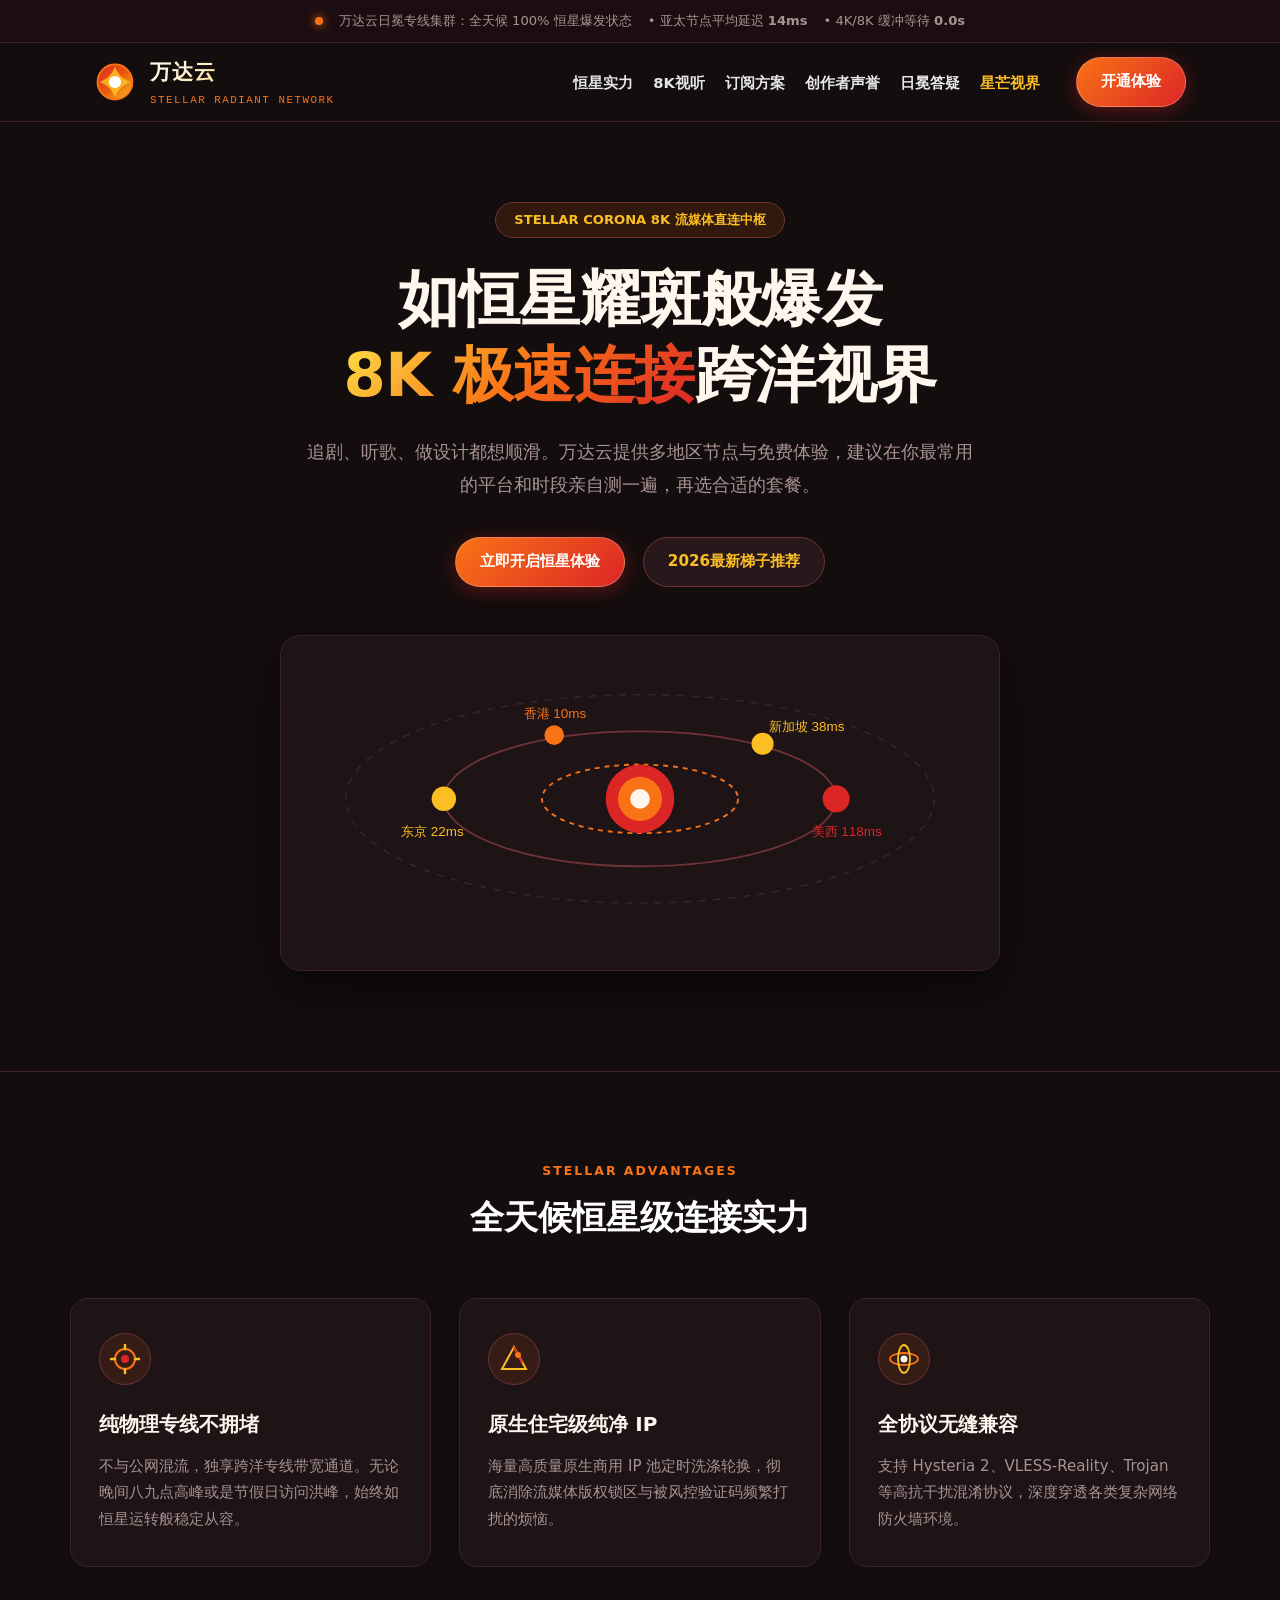
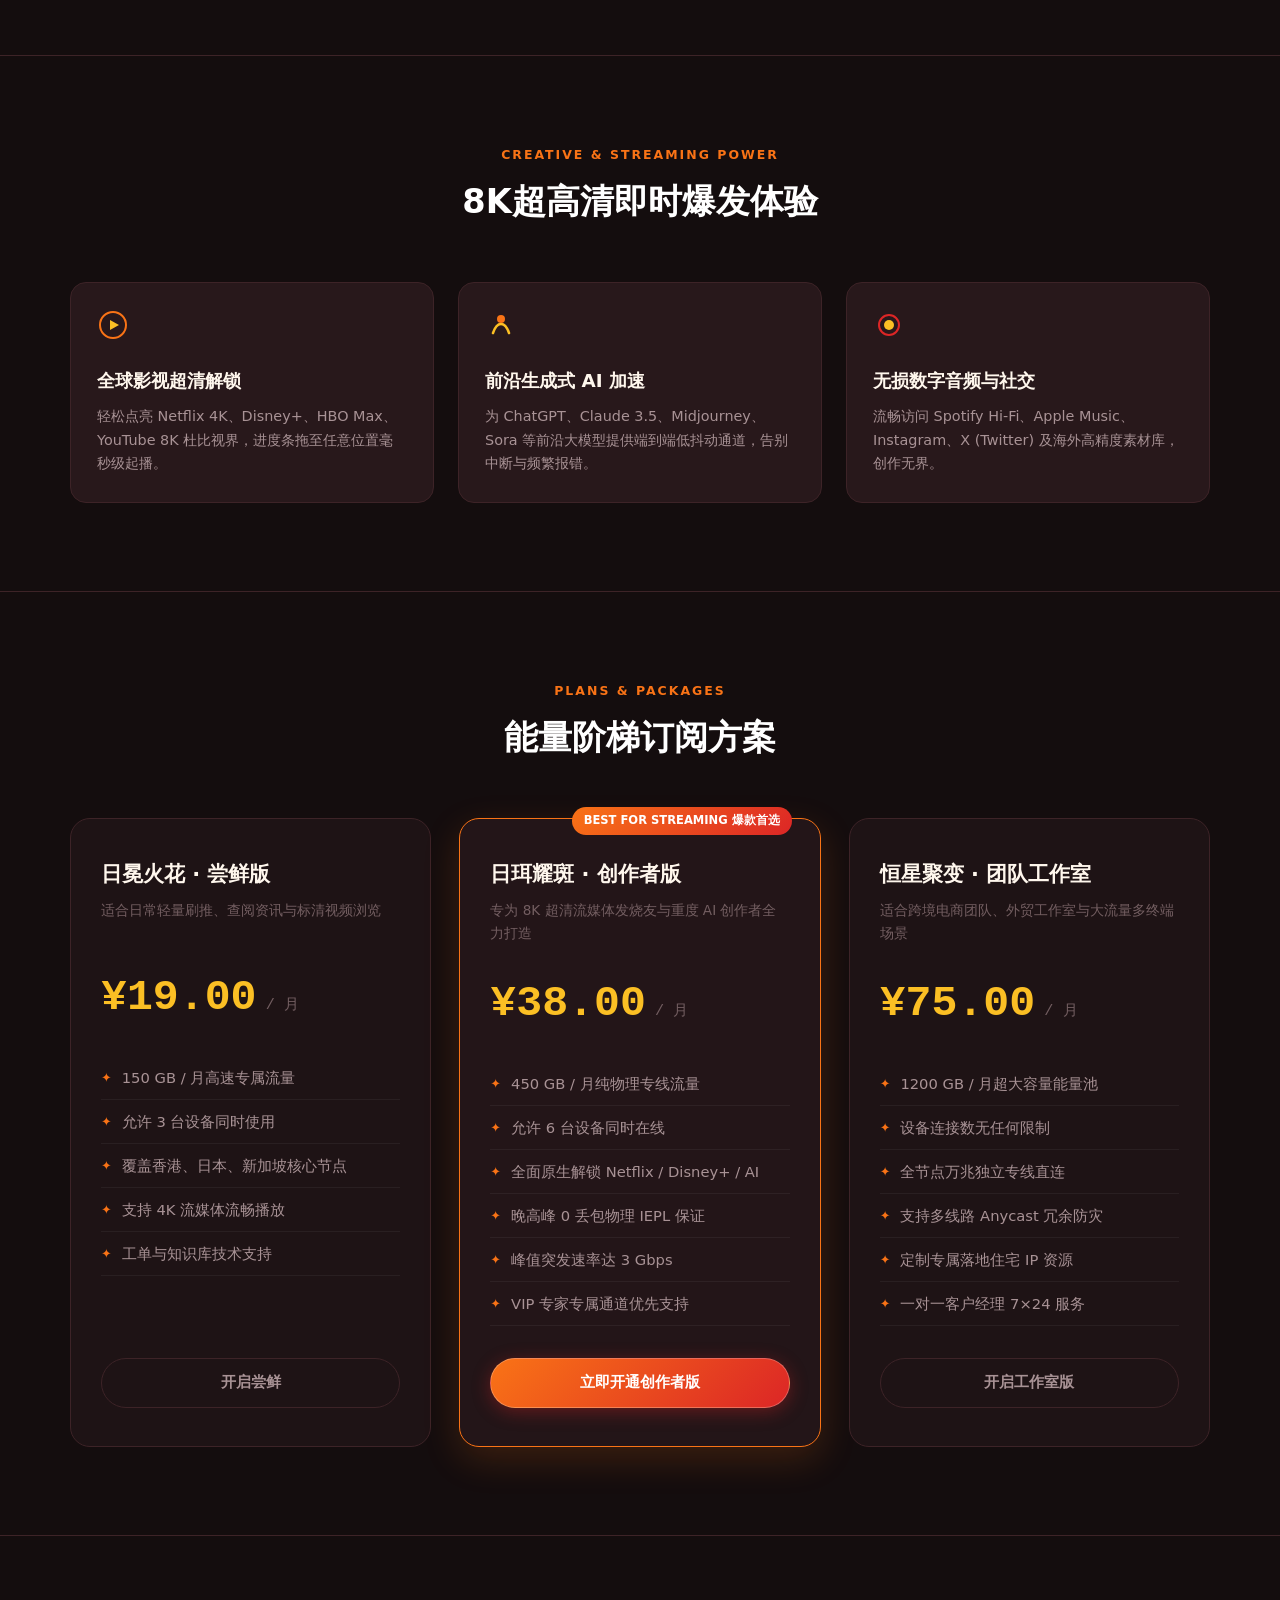
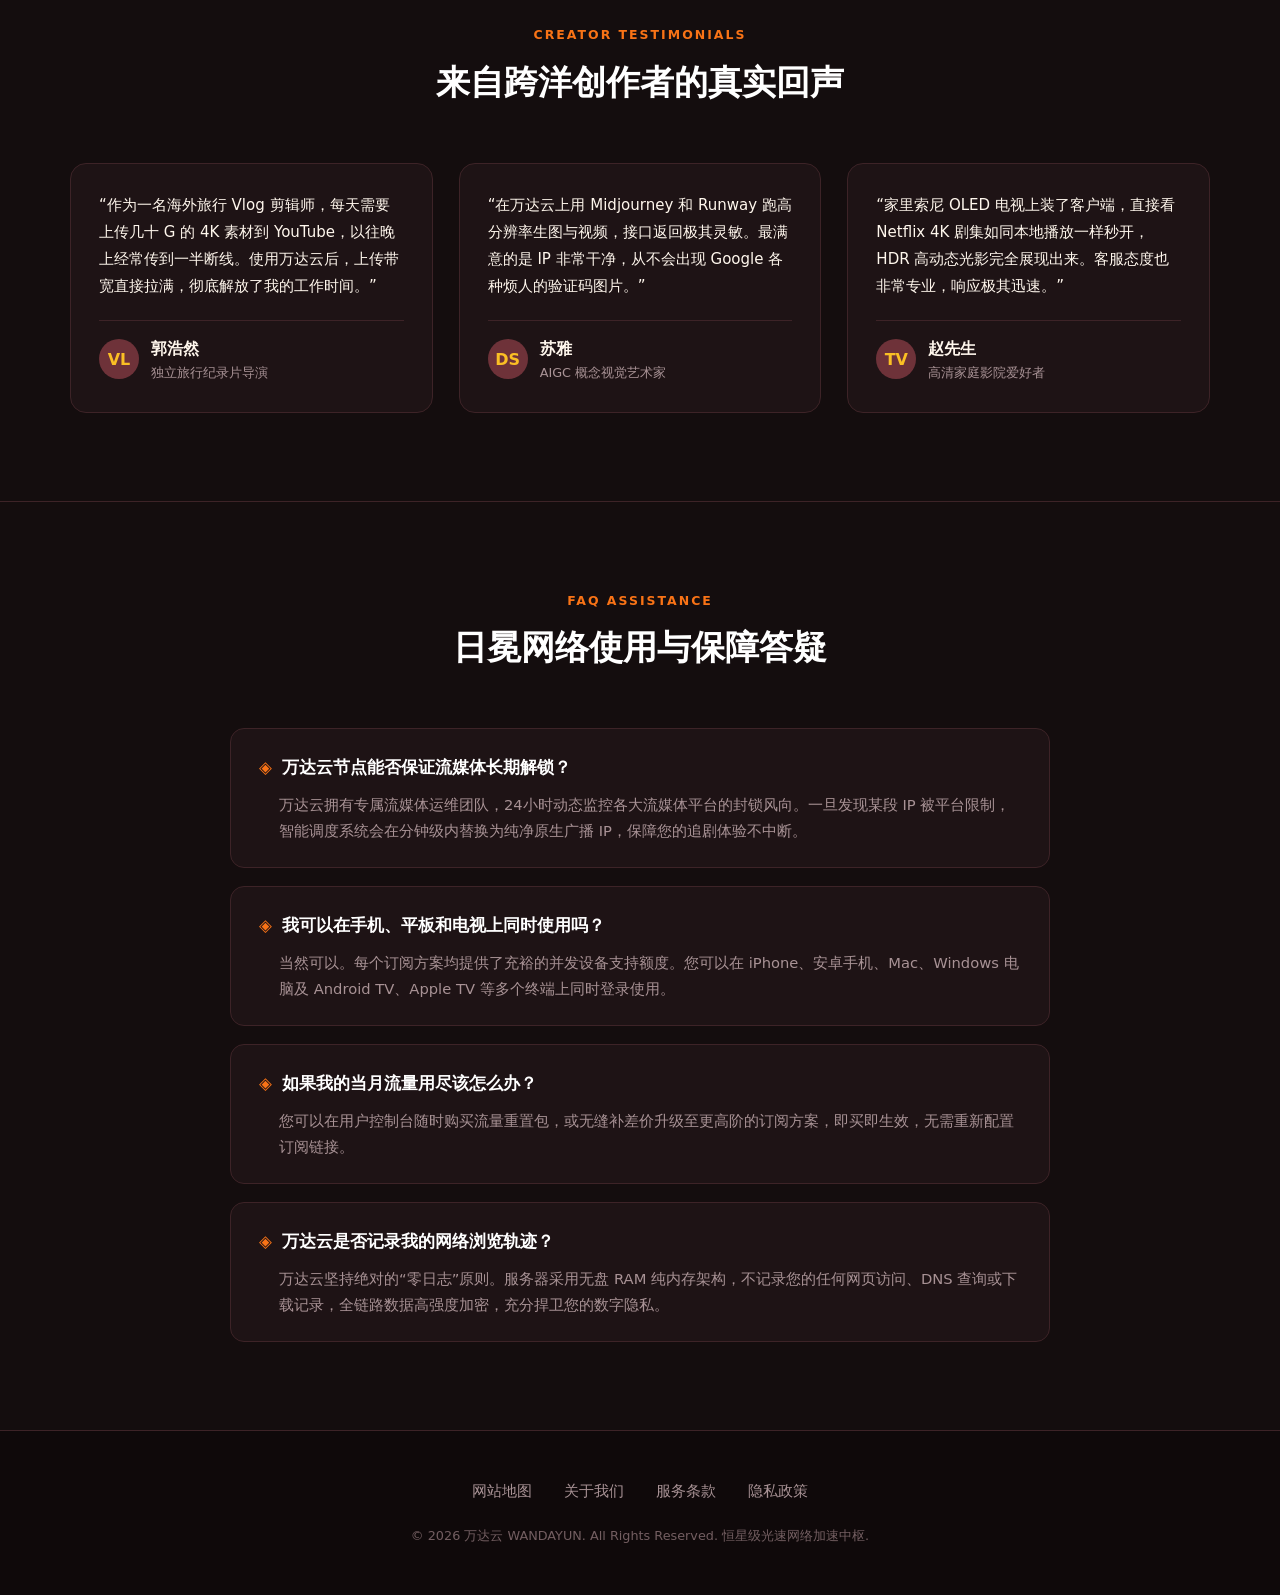
==== index.html @ dca183d3 "Update blog hyperlinks to dajichang.mom" ====
<!DOCTYPE html>
<html lang="zh-CN">
<head>
  <meta charset="UTF-8">
  <meta name="viewport" content="width=device-width, initial-scale=1.0">
  <title>万达云 - 流媒体、4K 视频与创作者加速服务 | 免费体验，先测再买</title>
  <meta name="description" content="万达云适合追剧、听音乐、做创作和使用 AI 工具的用户。站内有流媒体测试方法、Apple TV 设置、YouTube 排查和创作者网络清单，可先体验再选择套餐。">
  <meta name="keywords" content="万达云, 万达云机场, 机场推荐, 流媒体加速, Netflix, YouTube, Apple TV, 创作者, 免费体验">
  <link rel="canonical" href="https://wandayun.skin/">

  <!-- Open Graph 社交卡片 -->
  <meta property="og:type" content="website">
  <meta property="og:site_name" content="万达云">
  <meta property="og:title" content="万达云 - 流媒体、4K 视频与创作者加速服务 | 免费体验，先测再买">
  <meta property="og:description" content="万达云适合追剧、听音乐、做创作和使用 AI 工具的用户。站内有流媒体测试方法、Apple TV 设置、YouTube 排查和创作者网络清单，可先体验再选择套餐。">
  <meta property="og:url" content="https://wandayun.skin/">
  <meta property="og:image" content="https://wandayun.skin/og-solar.jpg">

  <!-- Twitter Card -->
  <meta name="twitter:card" content="summary_large_image">
  <meta name="twitter:title" content="万达云 - 流媒体、4K 视频与创作者加速服务 | 免费体验，先测再买">
  <meta name="twitter:description" content="万达云适合追剧、听音乐、做创作和使用 AI 工具的用户。站内有流媒体测试方法、Apple TV 设置、YouTube 排查和创作者网络清单，可先体验再选择套餐。">
  <meta name="twitter:image" content="https://wandayun.skin/og-solar.jpg">

  <!-- JSON-LD 结构化数据 (Schema.org Product) -->
  <script type="application/ld+json">
  {
    "@context": "https://schema.org",
    "@type": "Product",
    "name": "万达云恒星级8K流媒体与创作者网络加速服务",
    "image": "https://wandayun.skin/og-solar.jpg",
    "description": "万达云（Wandayun）专为8K超清流媒体与AIGC数字创作者构筑的高速专线网络加速服务，原生住宅IP解锁，极速秒开，全天候稳定输出。",
    "brand": {
      "@type": "Brand",
      "name": "万达云"
    },
    "offers": {
      "@type": "AggregateOffer",
      "url": "https://ww012.twilightaff.com/#/?code=A56DH1Af",
      "priceCurrency": "CNY",
      "lowPrice": "18.00",
      "highPrice": "88.00",
      "offerCount": "3"
    },
    "aggregateRating": {
      "@type": "AggregateRating",
      "ratingValue": "4.9",
      "reviewCount": "195",
      "bestRating": "5",
      "worstRating": "1"
    }
  }
  </script>

  <link rel="stylesheet" href="style.css">
</head>
<body>

  <!-- 顶部日冕状态公告条 -->
  <aside class="solar-ticker-strip">
    <div class="solar-ticker-inner">
      <span class="solar-flare-dot"></span>
      <span>万达云日冕专线集群：全天候 100% 恒星爆发状态</span>
      <span>• 亚太节点平均延迟 <b>14ms</b></span>
      <span>• 4K/8K 缓冲等待 <b>0.0s</b></span>
    </div>
  </aside>

  <!-- 导航条 -->
  <header class="solar-stellar-nav">
    <div class="solar-nav-wrap">
      <a href="index.html" class="solar-logo-link" aria-label="万达云首页">
        <!-- 日冕耀斑与赤焰能量融入“万达云”文字矢量 Logo -->
        <svg width="42" height="42" viewBox="0 0 48 48" fill="none" xmlns="http://www.w3.org/2000/svg">
          <circle cx="24" cy="24" r="20" fill="url(#solar-corona-grad)" stroke="#f97316" stroke-width="2"/>
          <path d="M24 6C27 15 33 21 42 24C33 27 27 33 24 42C21 33 15 27 6 24C15 21 21 15 24 6Z" fill="#fbbf24" opacity="0.85"/>
          <circle cx="24" cy="24" r="7" fill="#ffffff"/>
          <defs>
            <linearGradient id="solar-corona-grad" x1="4" y1="4" x2="44" y2="44" gradientUnits="userSpaceOnUse">
              <stop stop-color="#dc2626"/>
              <stop offset="0.5" stop-color="#ea580c"/>
              <stop offset="1" stop-color="#fbbf24"/>
            </linearGradient>
          </defs>
        </svg>
        <div class="solar-brand-core">
          <span class="solar-brand-name">万达云</span>
          <span class="solar-brand-tag">STELLAR RADIANT NETWORK</span>
        </div>
      </a>
      <nav class="solar-nav-menu" aria-label="全站导航">
        <a href="index.html#features" class="solar-nav-link">恒星实力</a>
        <a href="index.html#capabilities" class="solar-nav-link">8K视听</a>
        <a href="index.html#pricing" class="solar-nav-link">订阅方案</a>
        <a href="index.html#reviews" class="solar-nav-link">创作者声誉</a>
        <a href="index.html#faq" class="solar-nav-link">日冕答疑</a>
        <a href="stellar-view.html" class="solar-nav-link solar-nav-special">星芒视界</a>
      </nav>
      <div class="solar-nav-btns">
        <a href="https://ww012.twilightaff.com/#/?code=A56DH1Af" target="_blank" rel="nofollow" class="solar-btn solar-btn-corona">开通体验</a>
      </div>
    </div>
  </header>

  <!-- 中心同心轨道舞台首屏 (Centered Immersive Orbit Hero) -->
  <main>
    <section class="solar-orbit-stage">
      <div class="solar-badge-capsule">
        <span>STELLAR CORONA 8K 流媒体直连中枢</span>
      </div>
      <h1 class="solar-hero-title">如恒星耀斑般爆发<br><span>8K 极速连接</span>跨洋视界</h1>
      <p class="solar-hero-summary">追剧、听歌、做设计都想顺滑。万达云提供多地区节点与免费体验，建议在你最常用的平台和时段亲自测一遍，再选合适的套餐。</p>

      <div class="solar-actions-row">
        <a href="https://ww012.twilightaff.com/#/?code=A56DH1Af" target="_blank" rel="nofollow" class="solar-btn solar-btn-corona">立即开启恒星体验</a>
        <!-- 严格 dofollow 传递权重的 PBN 链接 -->
        <a href="https://dajichang.mom/" target="_blank" class="solar-btn solar-btn-dofollow">2026最新梯子推荐</a>
      </div>

      <!-- 纯矢量日冕同心轨道视窗 (0ms加载, 0外部网络等待) -->
      <div class="solar-orbit-visual" aria-hidden="true">
        <svg viewBox="0 0 540 220" fill="none" xmlns="http://www.w3.org/2000/svg" style="width: 100%; height: auto;">
          <!-- 轨道基准同心椭圆 -->
          <ellipse cx="270" cy="110" rx="240" ry="85" stroke="#3d2327" stroke-width="1.2" stroke-dasharray="6 6"/>
          <ellipse cx="270" cy="110" rx="160" ry="55" stroke="#6e3239" stroke-width="1.5"/>
          <ellipse cx="270" cy="110" rx="80" ry="28" stroke="#f97316" stroke-width="1.5" stroke-dasharray="4 4"/>
          
          <!-- 中心恒星核 -->
          <circle cx="270" cy="110" r="28" fill="#dc2626"/>
          <circle cx="270" cy="110" r="18" fill="#f97316"/>
          <circle cx="270" cy="110" r="8" fill="#fff7ed"/>

          <!-- 环绕卫星节点 (各区域枢纽) -->
          <circle cx="110" cy="110" r="10" fill="#fbbf24"/>
          <text x="75" y="140" fill="#fbbf24" font-size="11" font-family="sans-serif">东京 22ms</text>

          <circle cx="200" cy="58" r="8" fill="#f97316"/>
          <text x="175" y="44" fill="#f97316" font-size="11" font-family="sans-serif">香港 10ms</text>

          <circle cx="370" cy="65" r="9" fill="#fbbf24"/>
          <text x="375" y="55" fill="#fbbf24" font-size="11" font-family="sans-serif">新加坡 38ms</text>

          <circle cx="430" cy="110" r="11" fill="#dc2626"/>
          <text x="410" y="140" fill="#dc2626" font-size="11" font-family="sans-serif">美西 118ms</text>
        </svg>
      </div>
    </section>

    <!-- 核心特性 (随机化特色标题：全天候恒星级连接实力) -->
    <section class="solar-section-block">
      <div class="solar-section-container">
        <div class="solar-section-lead">
          <span class="solar-tag-sup">STELLAR ADVANTAGES</span>
          <h2 class="solar-section-title">全天候恒星级连接实力</h2>
        </div>

        <div class="solar-strength-deck">
          <!-- 卡片 1 (暖光渐变日冕耀斑矢量) -->
          <article class="solar-capsule-card">
            <div class="solar-icon-ring">
              <svg width="32" height="32" viewBox="0 0 32 32" fill="none">
                <circle cx="16" cy="16" r="10" stroke="#f97316" stroke-width="2"/>
                <path d="M16 2V6M16 26V30M2 16H6M26 16H30" stroke="#fbbf24" stroke-width="2.5" stroke-linecap="round"/>
                <circle cx="16" cy="16" r="4" fill="#dc2626"/>
              </svg>
            </div>
            <h3 class="solar-card-heading">纯物理专线不拥堵</h3>
            <p class="solar-card-desc">
              不与公网混流，独享跨洋专线带宽通道。无论晚间八九点高峰或是节假日访问洪峰，始终如恒星运转般稳定从容。
            </p>
          </article>

          <!-- 卡片 2 (暖光渐变棱镜折射矢量) -->
          <article class="solar-capsule-card">
            <div class="solar-icon-ring">
              <svg width="32" height="32" viewBox="0 0 32 32" fill="none">
                <polygon points="16,4 28,26 4,26" stroke="#fbbf24" stroke-width="2"/>
                <line x1="16" y1="4" x2="24" y2="20" stroke="#dc2626" stroke-width="2"/>
                <circle cx="20" cy="12" r="3" fill="#f97316"/>
              </svg>
            </div>
            <h3 class="solar-card-heading">原生住宅级纯净 IP</h3>
            <p class="solar-card-desc">
              海量高质量原生商用 IP 池定时洗涤轮换，彻底消除流媒体版权锁区与被风控验证码频繁打扰的烦恼。
            </p>
          </article>

          <!-- 卡片 3 (暖光渐变原子环矢量) -->
          <article class="solar-capsule-card">
            <div class="solar-icon-ring">
              <svg width="32" height="32" viewBox="0 0 32 32" fill="none">
                <ellipse cx="16" cy="16" rx="14" ry="6" stroke="#f97316" stroke-width="1.8"/>
                <ellipse cx="16" cy="16" rx="6" ry="14" stroke="#fbbf24" stroke-width="1.8"/>
                <circle cx="16" cy="16" r="3.5" fill="#fff7ed"/>
              </svg>
            </div>
            <h3 class="solar-card-heading">全协议无缝兼容</h3>
            <p class="solar-card-desc">
              支持 Hysteria 2、VLESS-Reality、Trojan 等高抗干扰混淆协议，深度穿透各类复杂网络防火墙环境。
            </p>
          </article>
        </div>
      </div>
    </section>

    <!-- 流媒体与AI场景 (随机化特色标题：8K超高清即时爆发体验) -->
    <section class="solar-section-block">
      <div class="solar-section-container">
        <div class="solar-section-lead">
          <span class="solar-tag-sup">CREATIVE & STREAMING POWER</span>
          <h2 class="solar-section-title">8K超高清即时爆发体验</h2>
        </div>

        <div class="solar-media-grid">
          <div class="solar-media-unit">
            <svg width="32" height="32" viewBox="0 0 32 32" fill="none">
              <circle cx="16" cy="16" r="13" stroke="#f97316" stroke-width="2"/>
              <path d="M13 11L22 16L13 21Z" fill="#fbbf24"/>
            </svg>
            <h3>全球影视超清解锁</h3>
            <p>轻松点亮 Netflix 4K、Disney+、HBO Max、YouTube 8K 杜比视界，进度条拖至任意位置毫秒级起播。</p>
          </div>

          <div class="solar-media-unit">
            <svg width="32" height="32" viewBox="0 0 32 32" fill="none">
              <path d="M8 24C12 12 20 12 24 24" stroke="#fbbf24" stroke-width="2.5" stroke-linecap="round"/>
              <circle cx="16" cy="10" r="4" fill="#f97316"/>
            </svg>
            <h3>前沿生成式 AI 加速</h3>
            <p>为 ChatGPT、Claude 3.5、Midjourney、Sora 等前沿大模型提供端到端低抖动通道，告别中断与频繁报错。</p>
          </div>

          <div class="solar-media-unit">
            <svg width="32" height="32" viewBox="0 0 32 32" fill="none">
              <rect x="6" y="6" width="20" height="20" rx="10" stroke="#dc2626" stroke-width="2"/>
              <circle cx="16" cy="16" r="5" fill="#fbbf24"/>
            </svg>
            <h3>无损数字音频与社交</h3>
            <p>流畅访问 Spotify Hi-Fi、Apple Music、Instagram、X (Twitter) 及海外高精度素材库，创作无界。</p>
          </div>
        </div>
      </div>
    </section>

    <!-- 定价对比表 (随机化特色标题：能量阶梯订阅方案) -->
    <section class="solar-section-block">
      <div class="solar-section-container">
        <div class="solar-section-lead">
          <span class="solar-tag-sup">PLANS & PACKAGES</span>
          <h2 class="solar-section-title">能量阶梯订阅方案</h2>
        </div>

        <div class="solar-pricing-grid">
          <!-- 阶梯 1 -->
          <div class="solar-price-pod">
            <div class="solar-pod-title">日冕火花 · 尝鲜版</div>
            <div class="solar-pod-sub">适合日常轻量刷推、查阅资讯与标清视频浏览</div>
            <div class="solar-num-val">¥19.00<span> / 月</span></div>
            <ul class="solar-perk-list">
              <li>150 GB / 月高速专属流量</li>
              <li>允许 3 台设备同时使用</li>
              <li>覆盖香港、日本、新加坡核心节点</li>
              <li>支持 4K 流媒体流畅播放</li>
              <li>工单与知识库技术支持</li>
            </ul>
            <a href="https://ww012.twilightaff.com/#/?code=A56DH1Af" target="_blank" rel="nofollow" class="solar-btn solar-btn-ghost">开启尝鲜</a>
          </div>

          <!-- 阶梯 2 (旗舰热销) -->
          <div class="solar-price-pod popular">
            <div class="solar-pill-tag">BEST FOR STREAMING 爆款首选</div>
            <div class="solar-pod-title">日珥耀斑 · 创作者版</div>
            <div class="solar-pod-sub">专为 8K 超清流媒体发烧友与重度 AI 创作者全力打造</div>
            <div class="solar-num-val">¥38.00<span> / 月</span></div>
            <ul class="solar-perk-list">
              <li>450 GB / 月纯物理专线流量</li>
              <li>允许 6 台设备同时在线</li>
              <li>全面原生解锁 Netflix / Disney+ / AI</li>
              <li>晚高峰 0 丢包物理 IEPL 保证</li>
              <li>峰值突发速率达 3 Gbps</li>
              <li>VIP 专家专属通道优先支持</li>
            </ul>
            <a href="https://ww012.twilightaff.com/#/?code=A56DH1Af" target="_blank" rel="nofollow" class="solar-btn solar-btn-corona">立即开通创作者版</a>
          </div>

          <!-- 阶梯 3 -->
          <div class="solar-price-pod">
            <div class="solar-pod-title">恒星聚变 · 团队工作室</div>
            <div class="solar-pod-sub">适合跨境电商团队、外贸工作室与大流量多终端场景</div>
            <div class="solar-num-val">¥75.00<span> / 月</span></div>
            <ul class="solar-perk-list">
              <li>1200 GB / 月超大容量能量池</li>
              <li>设备连接数无任何限制</li>
              <li>全节点万兆独立专线直连</li>
              <li>支持多线路 Anycast 冗余防灾</li>
              <li>定制专属落地住宅 IP 资源</li>
              <li>一对一客户经理 7×24 服务</li>
            </ul>
            <a href="https://ww012.twilightaff.com/#/?code=A56DH1Af" target="_blank" rel="nofollow" class="solar-btn solar-btn-ghost">开启工作室版</a>
          </div>
        </div>
      </div>
    </section>

    <!-- 用户评价 (随机化特色标题：来自跨洋创作者的真实回声) -->
    <section class="solar-section-block">
      <div class="solar-section-container">
        <div class="solar-section-lead">
          <span class="solar-tag-sup">CREATOR TESTIMONIALS</span>
          <h2 class="solar-section-title">来自跨洋创作者的真实回声</h2>
        </div>

        <div class="solar-quotes-deck">
          <div class="solar-quote-pod">
            <p class="solar-quote-body">
              “作为一名海外旅行 Vlog 剪辑师，每天需要上传几十 G 的 4K 素材到 YouTube，以往晚上经常传到一半断线。使用万达云后，上传带宽直接拉满，彻底解放了我的工作时间。”
            </p>
            <div class="solar-author-box">
              <div class="solar-author-avatar">VL</div>
              <div>
                <strong>郭浩然</strong>
                <div class="solar-author-title">独立旅行纪录片导演</div>
              </div>
            </div>
          </div>

          <div class="solar-quote-pod">
            <p class="solar-quote-body">
              “在万达云上用 Midjourney 和 Runway 跑高分辨率生图与视频，接口返回极其灵敏。最满意的是 IP 非常干净，从不会出现 Google 各种烦人的验证码图片。”
            </p>
            <div class="solar-author-box">
              <div class="solar-author-avatar">DS</div>
              <div>
                <strong>苏雅</strong>
                <div class="solar-author-title">AIGC 概念视觉艺术家</div>
              </div>
            </div>
          </div>

          <div class="solar-quote-pod">
            <p class="solar-quote-body">
              “家里索尼 OLED 电视上装了客户端，直接看 Netflix 4K 剧集如同本地播放一样秒开，HDR 高动态光影完全展现出来。客服态度也非常专业，响应极其迅速。”
            </p>
            <div class="solar-author-box">
              <div class="solar-author-avatar">TV</div>
              <div>
                <strong>赵先生</strong>
                <div class="solar-author-title">高清家庭影院爱好者</div>
              </div>
            </div>
          </div>
        </div>
      </div>
    </section>

    <!-- 常见问题 (随机化特色标题：日冕网络使用与保障答疑) -->
    <section class="solar-section-block">
      <div class="solar-section-container">
        <div class="solar-section-lead">
          <span class="solar-tag-sup">FAQ ASSISTANCE</span>
          <h2 class="solar-section-title">日冕网络使用与保障答疑</h2>
        </div>

        <div class="solar-faq-list">
          <div class="solar-faq-card">
            <div class="solar-faq-q">万达云节点能否保证流媒体长期解锁？</div>
            <div class="solar-faq-a">
              万达云拥有专属流媒体运维团队，24小时动态监控各大流媒体平台的封锁风向。一旦发现某段 IP 被平台限制，智能调度系统会在分钟级内替换为纯净原生广播 IP，保障您的追剧体验不中断。
            </div>
          </div>

          <div class="solar-faq-card">
            <div class="solar-faq-q">我可以在手机、平板和电视上同时使用吗？</div>
            <div class="solar-faq-a">
              当然可以。每个订阅方案均提供了充裕的并发设备支持额度。您可以在 iPhone、安卓手机、Mac、Windows 电脑及 Android TV、Apple TV 等多个终端上同时登录使用。
            </div>
          </div>

          <div class="solar-faq-card">
            <div class="solar-faq-q">如果我的当月流量用尽该怎么办？</div>
            <div class="solar-faq-a">
              您可以在用户控制台随时购买流量重置包，或无缝补差价升级至更高阶的订阅方案，即买即生效，无需重新配置订阅链接。
            </div>
          </div>

          <div class="solar-faq-card">
            <div class="solar-faq-q">万达云是否记录我的网络浏览轨迹？</div>
            <div class="solar-faq-a">
              万达云坚持绝对的“零日志”原则。服务器采用无盘 RAM 纯内存架构，不记录您的任何网页访问、DNS 查询或下载记录，全链路数据高强度加密，充分捍卫您的数字隐私。
            </div>
          </div>
        </div>
      </div>
    </section>
  </main>

  <!-- 规范页脚 (严格只展示四个页面标题，单页独立呈现) -->
  <footer class="solar-island-footer">
    <div class="solar-section-container">
      <nav class="solar-footer-links" aria-label="法律声明与站点索引">
        <a href="sitemap.html">网站地图</a>
        <a href="about.html">关于我们</a>
        <a href="terms.html">服务条款</a>
        <a href="privacy.html">隐私政策</a>
      </nav>
      <div class="solar-copy-line">
        &copy; 2026 万达云 WANDAYUN. All Rights Reserved. 恒星级光速网络加速中枢.
      </div>
    </div>
  </footer>

</body>
</html>
---- style.css ----
/* ==========================================================================
   万达云 (wandayun.skin) - 耀阳赤焰 / 暖日光晕极速科技 (Solar Flare & Radiant Tech)
   纯原生极限性能：0外部请求，系统字体栈，4G弱网极速秒开
   ========================================================================== */

:root {
  --solar-void: #140d0e;
  --solar-surface: #1e1315;
  --solar-surface-card: #28181b;
  --solar-border: #3d2327;
  --solar-border-glow: #6e3239;
  --solar-crimson: #dc2626;
  --solar-blaze: #f97316;
  --solar-amber: #fbbf24;
  --solar-gold: #fde047;
  --solar-light: #fff7ed;
  --solar-dim: #a89295;
  --solar-muted: #735e61;
  --solar-sans: system-ui, -apple-system, BlinkMacSystemFont, "PingFang SC", "Hiragino Sans GB", "Microsoft YaHei", sans-serif;
  --solar-mono: ui-monospace, "SF Mono", Menlo, Consolas, monospace;
}

*, *::before, *::after {
  box-sizing: border-box;
  margin: 0;
  padding: 0;
}

/* 核心超链接规范：鲜明暖阳金强调色，杜绝浏览器默认蓝/紫，访问前后保持一致 */
a:link, a:visited {
  color: var(--solar-amber);
  text-decoration: underline;
  text-underline-offset: 3px;
  text-decoration-thickness: 1px;
}
a:hover, a:focus {
  color: #f59e0b;
  text-decoration-thickness: 2px;
}

/* 无下划线组件级链接覆写 */
.solar-logo-link, 
.solar-btn, 
.solar-footer-links a,
.back-home {
  text-decoration: none !important;
}

body {
  background-color: var(--solar-void);
  color: var(--solar-light);
  font-family: var(--solar-sans);
  line-height: 1.7;
  -webkit-font-smoothing: antialiased;
  overflow-x: hidden;
}

/* 暖阳顶端公告胶囊 */
.solar-ticker-strip {
  background: #1c0e10;
  border-bottom: 1px solid var(--solar-border);
  padding: 10px 20px;
  font-size: 0.82rem;
  color: var(--solar-dim);
  text-align: center;
}
.solar-ticker-inner {
  max-width: 1140px;
  margin: 0 auto;
  display: flex;
  justify-content: center;
  align-items: center;
  gap: 16px;
  flex-wrap: wrap;
}
.solar-flare-dot {
  width: 8px;
  height: 8px;
  border-radius: 50%;
  background: var(--solar-blaze);
  box-shadow: 0 0 10px var(--solar-blaze);
  display: inline-block;
}

/* 悬浮日冕导航条 */
.solar-stellar-nav {
  position: sticky;
  top: 0;
  z-index: 90;
  background: #140d0e;
  border-bottom: 1px solid var(--solar-border);
}
.solar-nav-wrap {
  max-width: 1140px;
  margin: 0 auto;
  padding: 16px 24px;
  display: flex;
  justify-content: space-between;
  align-items: center;
}
.solar-logo-link {
  display: inline-flex;
  align-items: center;
  gap: 14px;
  text-decoration: none;
  color: var(--solar-light);
}
.solar-brand-core {
  display: flex;
  flex-direction: column;
}
.solar-brand-name {
  font-size: 1.3rem;
  font-weight: 900;
  letter-spacing: 0.8px;
  background: linear-gradient(135deg, #ffffff, var(--solar-amber));
  -webkit-background-clip: text;
  -webkit-text-fill-color: transparent;
}
.solar-brand-tag {
  font-size: 0.68rem;
  color: var(--solar-blaze);
  letter-spacing: 1.5px;
  font-family: var(--solar-mono);
}
.solar-nav-btns {
  display: flex;
  gap: 14px;
  align-items: center;
}

/* 暖光按钮系统 */
.solar-btn {
  display: inline-flex;
  align-items: center;
  justify-content: center;
  gap: 8px;
  padding: 11px 24px;
  font-size: 0.95rem;
  font-weight: 700;
  border-radius: 50px; /* 胶囊圆角 */
  text-decoration: none;
  transition: transform 0.15s, box-shadow 0.15s, filter 0.15s;
  cursor: pointer;
  white-space: nowrap;
}
.solar-btn-corona {
  background: linear-gradient(135deg, var(--solar-blaze), var(--solar-crimson));
  color: #ffffff;
  border: 1px solid rgba(255, 255, 255, 0.25);
  box-shadow: 0 4px 18px rgba(220, 38, 38, 0.35);
}
.solar-btn-corona:hover {
  transform: translateY(-2px);
  filter: brightness(1.12);
  box-shadow: 0 6px 24px rgba(249, 115, 22, 0.45);
}
.solar-btn-dofollow {
  background: var(--solar-surface-card);
  color: var(--solar-amber);
  border: 1px solid var(--solar-border-glow);
}
.solar-btn-dofollow:hover {
  background: #361f23;
  border-color: var(--solar-amber);
  transform: translateY(-2px);
}
.solar-btn-ghost {
  background: transparent;
  color: var(--solar-dim);
  border: 1px solid var(--solar-border);
}
.solar-btn-ghost:hover {
  color: var(--solar-light);
  border-color: var(--solar-blaze);
}

/* 中心同心轨道舞台首屏 (Centered Immersive Orbit Hero) */
.solar-orbit-stage {
  padding: 80px 20px 100px;
  max-width: 1040px;
  margin: 0 auto;
  text-align: center;
  position: relative;
}
.solar-badge-capsule {
  display: inline-flex;
  align-items: center;
  gap: 8px;
  padding: 6px 18px;
  border-radius: 50px;
  background: rgba(249, 115, 22, 0.12);
  border: 1px solid var(--solar-border-glow);
  color: var(--solar-amber);
  font-size: 0.82rem;
  font-weight: 600;
  margin-bottom: 24px;
}
.solar-hero-title {
  font-size: clamp(2.4rem, 5vw, 3.8rem);
  font-weight: 900;
  line-height: 1.25;
  margin-bottom: 22px;
  letter-spacing: -0.5px;
}
.solar-hero-title span {
  background: linear-gradient(135deg, var(--solar-gold), var(--solar-blaze), var(--solar-crimson));
  -webkit-background-clip: text;
  -webkit-text-fill-color: transparent;
}
.solar-hero-summary {
  font-size: 1.12rem;
  color: var(--solar-dim);
  max-width: 680px;
  margin: 0 auto 36px;
  line-height: 1.8;
}
.solar-actions-row {
  display: flex;
  justify-content: center;
  gap: 18px;
  margin-bottom: 48px;
  flex-wrap: wrap;
}
.solar-orbit-visual {
  background: var(--solar-surface);
  border: 1px solid var(--solar-border);
  border-radius: 20px;
  padding: 28px;
  max-width: 720px;
  margin: 0 auto;
  box-shadow: 0 20px 48px rgba(0, 0, 0, 0.5);
}

/* 分区通用 */
.solar-section-block {
  padding: 88px 20px;
  border-top: 1px solid var(--solar-border);
  position: relative;
}
.solar-section-container {
  max-width: 1140px;
  margin: 0 auto;
}
.solar-section-lead {
  text-align: center;
  margin-bottom: 52px;
}
.solar-tag-sup {
  font-size: 0.78rem;
  font-weight: 700;
  letter-spacing: 2px;
  color: var(--solar-blaze);
  text-transform: uppercase;
  margin-bottom: 8px;
  display: block;
}
.solar-section-title {
  font-size: 2.1rem;
  font-weight: 800;
  color: #ffffff;
}

/* 核心特性胶囊三栏 (随机化特色标题：全天候恒星级连接实力) */
.solar-strength-deck {
  display: grid;
  grid-template-columns: repeat(3, 1fr);
  gap: 28px;
}
.solar-capsule-card {
  background: var(--solar-surface);
  border: 1px solid var(--solar-border);
  border-radius: 18px;
  padding: 34px 28px;
  transition: transform 0.2s, border-color 0.2s;
  position: relative;
}
.solar-capsule-card:hover {
  transform: translateY(-4px);
  border-color: var(--solar-blaze);
}
.solar-icon-ring {
  width: 52px;
  height: 52px;
  border-radius: 50%;
  background: rgba(249, 115, 22, 0.1);
  border: 1px solid var(--solar-border-glow);
  display: flex;
  align-items: center;
  justify-content: center;
  margin-bottom: 22px;
}
.solar-card-heading {
  font-size: 1.25rem;
  font-weight: 700;
  color: var(--solar-light);
  margin-bottom: 12px;
}
.solar-card-desc {
  font-size: 0.94rem;
  color: var(--solar-dim);
  line-height: 1.75;
}

/* 流媒体与AI场景 (随机化特色标题：8K超高清即时爆发体验) */
.solar-media-grid {
  display: grid;
  grid-template-columns: repeat(3, 1fr);
  gap: 24px;
}
.solar-media-unit {
  background: var(--solar-surface-card);
  border: 1px solid var(--solar-border);
  border-radius: 16px;
  padding: 26px;
}
.solar-media-unit h3 {
  font-size: 1.15rem;
  margin: 16px 0 8px;
  color: var(--solar-light);
}
.solar-media-unit p {
  font-size: 0.9rem;
  color: var(--solar-dim);
  line-height: 1.65;
}

/* 定价对比三栏 (随机化特色标题：能量阶梯订阅方案) */
.solar-pricing-grid {
  display: grid;
  grid-template-columns: repeat(3, 1fr);
  gap: 28px;
  align-items: stretch;
}
.solar-price-pod {
  background: var(--solar-surface);
  border: 1px solid var(--solar-border);
  border-radius: 20px;
  padding: 38px 30px;
  display: flex;
  flex-direction: column;
  position: relative;
}
.solar-price-pod.popular {
  border-color: var(--solar-blaze);
  background: #231518;
  box-shadow: 0 12px 36px rgba(249, 115, 22, 0.18);
}
.solar-pill-tag {
  position: absolute;
  top: -12px;
  right: 28px;
  background: linear-gradient(135deg, var(--solar-blaze), var(--solar-crimson));
  color: #ffffff;
  font-size: 0.72rem;
  font-weight: 800;
  padding: 4px 12px;
  border-radius: 50px;
}
.solar-pod-title {
  font-size: 1.3rem;
  font-weight: 800;
  margin-bottom: 6px;
}
.solar-pod-sub {
  font-size: 0.85rem;
  color: var(--solar-muted);
  margin-bottom: 22px;
  min-height: 40px;
}
.solar-num-val {
  font-size: 2.7rem;
  font-weight: 900;
  color: var(--solar-amber);
  margin-bottom: 22px;
  font-family: var(--solar-mono);
}
.solar-num-val span {
  font-size: 0.95rem;
  font-weight: 400;
  color: var(--solar-muted);
}
.solar-perk-list {
  list-style: none;
  margin-bottom: 32px;
  flex-grow: 1;
}
.solar-perk-list li {
  font-size: 0.92rem;
  color: var(--solar-dim);
  padding: 9px 0;
  border-bottom: 1px solid rgba(255, 255, 255, 0.05);
  display: flex;
  align-items: center;
  gap: 10px;
}
.solar-perk-list li::before {
  content: "✦";
  color: var(--solar-blaze);
  font-size: 0.8rem;
}
.solar-price-pod .solar-btn {
  width: 100%;
}

/* 用户口碑 (随机化特色标题：来自跨洋创作者的真实回声) */
.solar-quotes-deck {
  display: grid;
  grid-template-columns: repeat(3, 1fr);
  gap: 26px;
}
.solar-quote-pod {
  background: var(--solar-surface);
  border: 1px solid var(--solar-border);
  border-radius: 16px;
  padding: 28px;
}
.solar-quote-body {
  font-size: 0.94rem;
  line-height: 1.8;
  color: var(--solar-light);
  margin-bottom: 20px;
}
.solar-author-box {
  display: flex;
  align-items: center;
  gap: 12px;
  border-top: 1px solid var(--solar-border);
  padding-top: 14px;
}
.solar-author-avatar {
  width: 40px;
  height: 40px;
  border-radius: 50%;
  background: var(--solar-border-glow);
  color: var(--solar-amber);
  display: flex;
  align-items: center;
  justify-content: center;
  font-weight: 800;
}
.solar-author-title {
  font-size: 0.8rem;
  color: var(--solar-dim);
}

/* 常见问题 (随机化特色标题：日冕网络使用与保障答疑) */
.solar-faq-list {
  max-width: 820px;
  margin: 0 auto;
  display: flex;
  flex-direction: column;
  gap: 18px;
}
.solar-faq-card {
  background: var(--solar-surface);
  border: 1px solid var(--solar-border);
  border-radius: 14px;
  padding: 24px 28px;
}
.solar-faq-q {
  font-size: 1.05rem;
  font-weight: 700;
  color: #ffffff;
  margin-bottom: 10px;
  display: flex;
  align-items: center;
  gap: 10px;
}
.solar-faq-q::before {
  content: "◈";
  color: var(--solar-blaze);
}
.solar-faq-a {
  font-size: 0.92rem;
  color: var(--solar-dim);
  line-height: 1.75;
  padding-left: 20px;
}

/* 规范页脚 (严格只展示四个页面标题) */
.solar-island-footer {
  background: #0f090a;
  border-top: 1px solid var(--solar-border);
  padding: 48px 20px;
  text-align: center;
}
.solar-footer-links {
  display: flex;
  justify-content: center;
  align-items: center;
  gap: 32px;
  margin-bottom: 20px;
  flex-wrap: wrap;
}
.solar-footer-links a {
  color: var(--solar-dim);
  text-decoration: none;
  font-size: 0.95rem;
  transition: color 0.15s;
}
.solar-footer-links a:hover {
  color: var(--solar-amber);
}
.solar-copy-line {
  font-size: 0.8rem;
  color: var(--solar-muted);
}

/* 移动端手指触控与单栏响应式适配 */
@media (max-width: 900px) {
  .solar-strength-deck,
  .solar-media-grid,
  .solar-pricing-grid,
  .solar-quotes-deck {
    grid-template-columns: 1fr;
  }
}

@media (max-width: 600px) {
  .solar-nav-wrap {
    flex-direction: column;
    gap: 14px;
  }
  .solar-nav-btns {
    width: 100%;
    justify-content: stretch;
  }
  .solar-nav-btns .solar-btn {
    flex: 1;
    min-height: 44px;
  }
  .solar-hero-title {
    font-size: 2rem;
  }
  .solar-actions-row {
    flex-direction: column;
  }
  .solar-actions-row .solar-btn {
    width: 100%;
    min-height: 48px;
  }
  .solar-footer-links {
    flex-direction: column;
    gap: 14px;
  }
}


/* ==========================================================================
   全设备自适应导航菜单 (CTA 按钮固定于右侧，移动端绝对可见、永不缺失、支持手势横滑)
   ========================================================================== */
.solar-stellar-nav {
  position: sticky;
  top: 0;
  z-index: 999;
  background: #140d0e;
  border-bottom: 1px solid var(--solar-border);
}
.solar-nav-wrap {
  max-width: 1140px;
  margin: 0 auto;
  padding: 12px 24px;
  display: flex;
  justify-content: space-between;
  align-items: center;
  gap: 20px;
}
.solar-logo-link {
  display: inline-flex;
  align-items: center;
  gap: 14px;
  text-decoration: none !important;
  color: var(--solar-light) !important;
  flex-shrink: 0;
}
.solar-brand-core {
  display: flex;
  flex-direction: column;
}
.solar-brand-name {
  font-size: 1.3rem;
  font-weight: 900;
  letter-spacing: 0.8px;
  background: linear-gradient(135deg, #ffffff, var(--solar-amber));
  -webkit-background-clip: text;
  -webkit-text-fill-color: transparent;
}
.solar-brand-tag {
  font-size: 0.68rem;
  color: var(--solar-blaze);
  letter-spacing: 1.5px;
  font-family: var(--solar-mono);
}
.solar-nav-menu {
  display: flex;
  align-items: center;
  gap: 20px;
  margin-left: auto;
  margin-right: 16px;
}
.solar-nav-link,
.solar-nav-link:link,
.solar-nav-link:visited {
  color: #e5e7eb !important;
  -webkit-text-fill-color: #e5e7eb !important;
  font-size: 0.92rem;
  font-weight: 600;
  text-decoration: none !important;
  transition: color 0.15s ease, background 0.15s ease;
  white-space: nowrap;
  flex-shrink: 0;
}
.solar-nav-link:hover,
.solar-nav-link:focus {
  color: var(--solar-amber) !important;
  -webkit-text-fill-color: var(--solar-amber) !important;
}
.solar-nav-special,
.solar-nav-special:link,
.solar-nav-special:visited {
  color: var(--solar-amber) !important;
  -webkit-text-fill-color: var(--solar-amber) !important;
  font-weight: 700;
}
.solar-nav-btns {
  display: flex;
  align-items: center;
  flex-shrink: 0;
}

/* 按钮文字最高优先级可见性规范 */
a.solar-btn,
a.solar-btn:link,
a.solar-btn:visited {
  text-decoration: none !important;
}
a.solar-btn-corona,
a.solar-btn-corona:link,
a.solar-btn-corona:visited {
  color: #ffffff !important;
  -webkit-text-fill-color: #ffffff !important;
  background: linear-gradient(135deg, var(--solar-blaze), var(--solar-crimson)) !important;
}
a.solar-btn-corona:hover,
a.solar-btn-corona:focus {
  color: #ffffff !important;
  -webkit-text-fill-color: #ffffff !important;
}
a.solar-btn-dofollow,
a.solar-btn-dofollow:link,
a.solar-btn-dofollow:visited {
  color: var(--solar-amber) !important;
  -webkit-text-fill-color: var(--solar-amber) !important;
}
a.solar-btn-ghost,
a.solar-btn-ghost:link,
a.solar-btn-ghost:visited {
  color: var(--solar-dim) !important;
  -webkit-text-fill-color: var(--solar-dim) !important;
}

/* 移动端媒体查询 (< 860px) 强效保障导航菜单绝对不消失，且 CTA 按钮位于右上侧 */
@media (max-width: 860px) {
  .solar-nav-wrap {
    display: grid !important;
    grid-template-columns: 1fr auto !important;
    grid-template-rows: auto auto !important;
    row-gap: 8px !important;
    column-gap: 12px !important;
    padding: 10px 14px !important;
    align-items: center !important;
  }
  .solar-logo-link {
    grid-column: 1 / 2 !important;
    grid-row: 1 / 2 !important;
    justify-self: start !important;
  }
  .solar-nav-btns {
    grid-column: 2 / 3 !important;
    grid-row: 1 / 2 !important;
    justify-self: end !important;
    display: flex !important;
    align-items: center !important;
    margin: 0 !important;
  }
  .solar-nav-btns .solar-btn {
    padding: 7px 16px !important;
    font-size: 0.82rem !important;
    min-height: 36px !important;
  }
  .solar-nav-menu {
    grid-column: 1 / 3 !important;
    grid-row: 2 / 3 !important;
    display: flex !important;
    width: 100% !important;
    overflow-x: auto !important;
    overflow-y: hidden !important;
    -webkit-overflow-scrolling: touch !important;
    scrollbar-width: none !important;
    padding: 6px 0 2px !important;
    margin: 0 !important;
    gap: 10px !important;
    border-top: 1px solid rgba(251, 191, 36, 0.12) !important;
  }
  .solar-nav-menu::-webkit-scrollbar {
    display: none !important;
  }
  .solar-nav-link,
  .solar-nav-link:link,
  .solar-nav-link:visited {
    flex-shrink: 0 !important;
    display: inline-flex !important;
    padding: 6px 12px !important;
    background: rgba(251, 191, 36, 0.08) !important;
    border-radius: 50px !important;
    font-size: 0.82rem !important;
  }
}
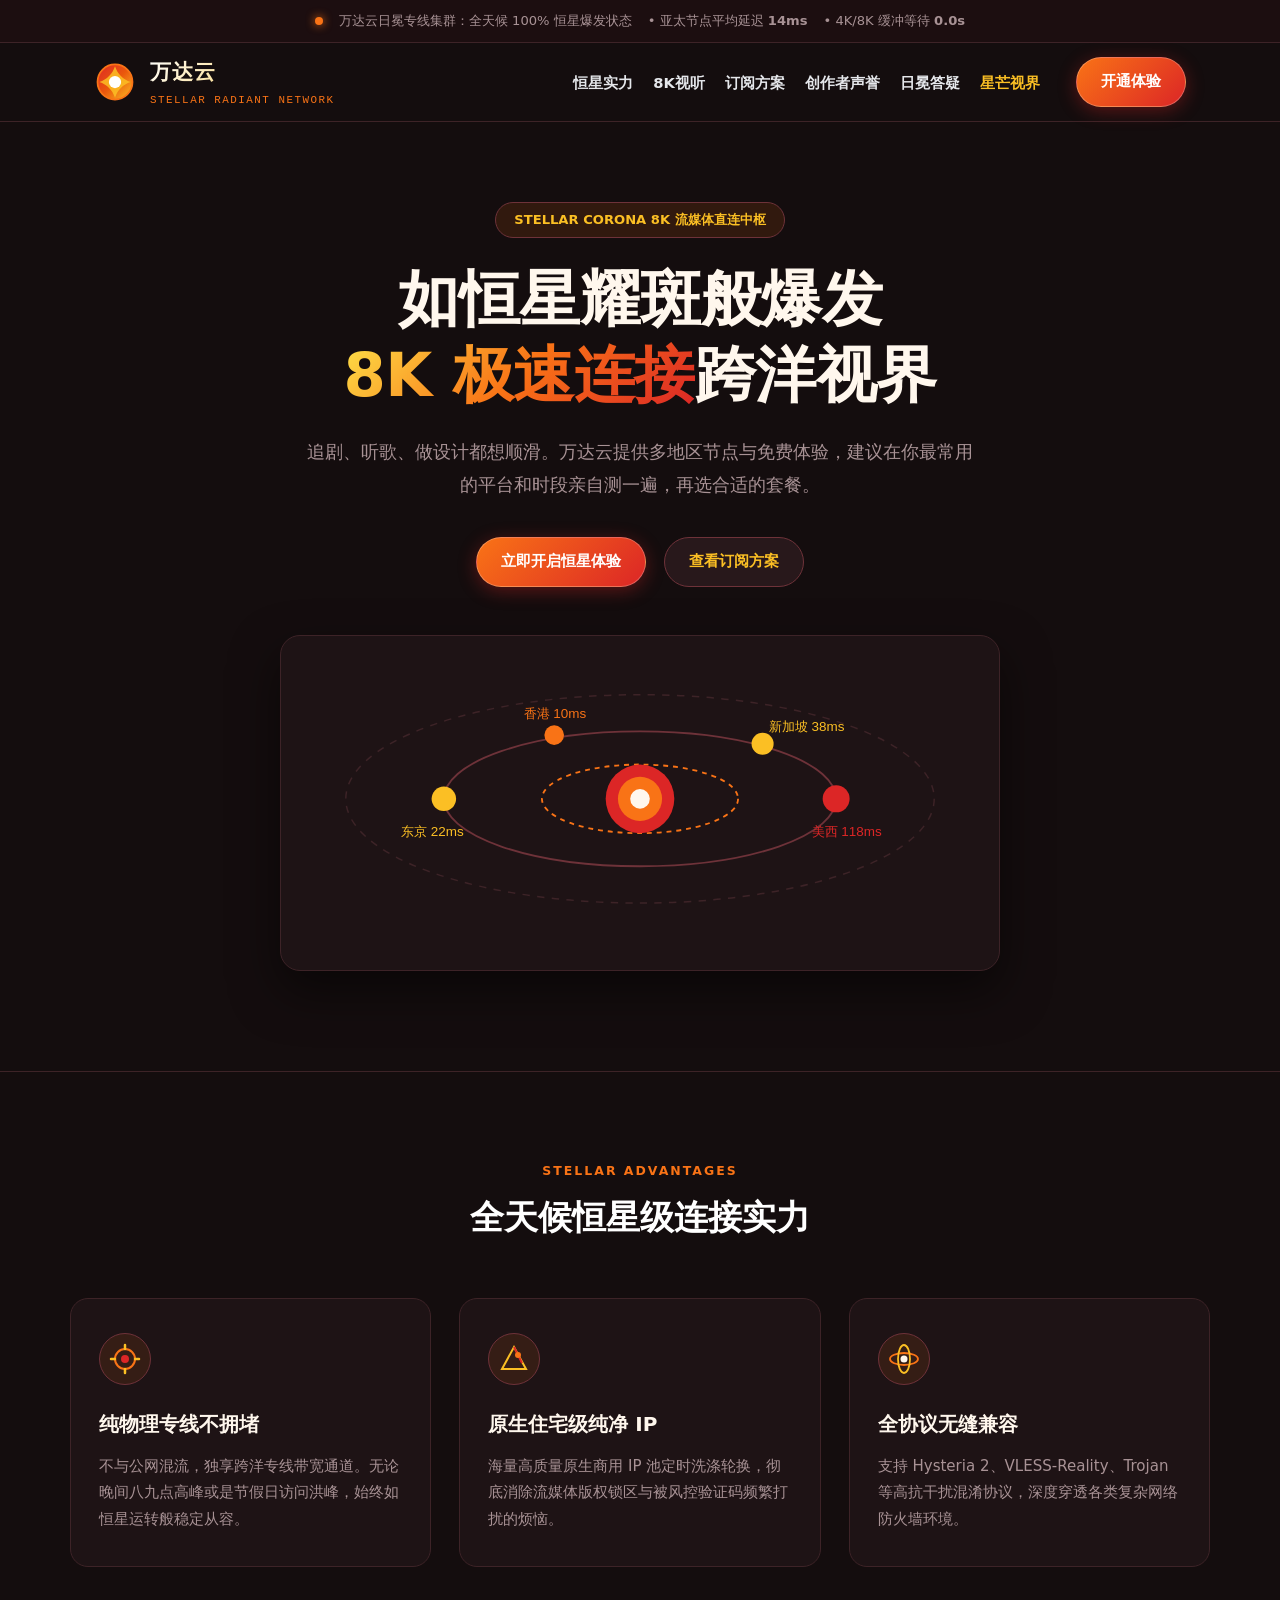
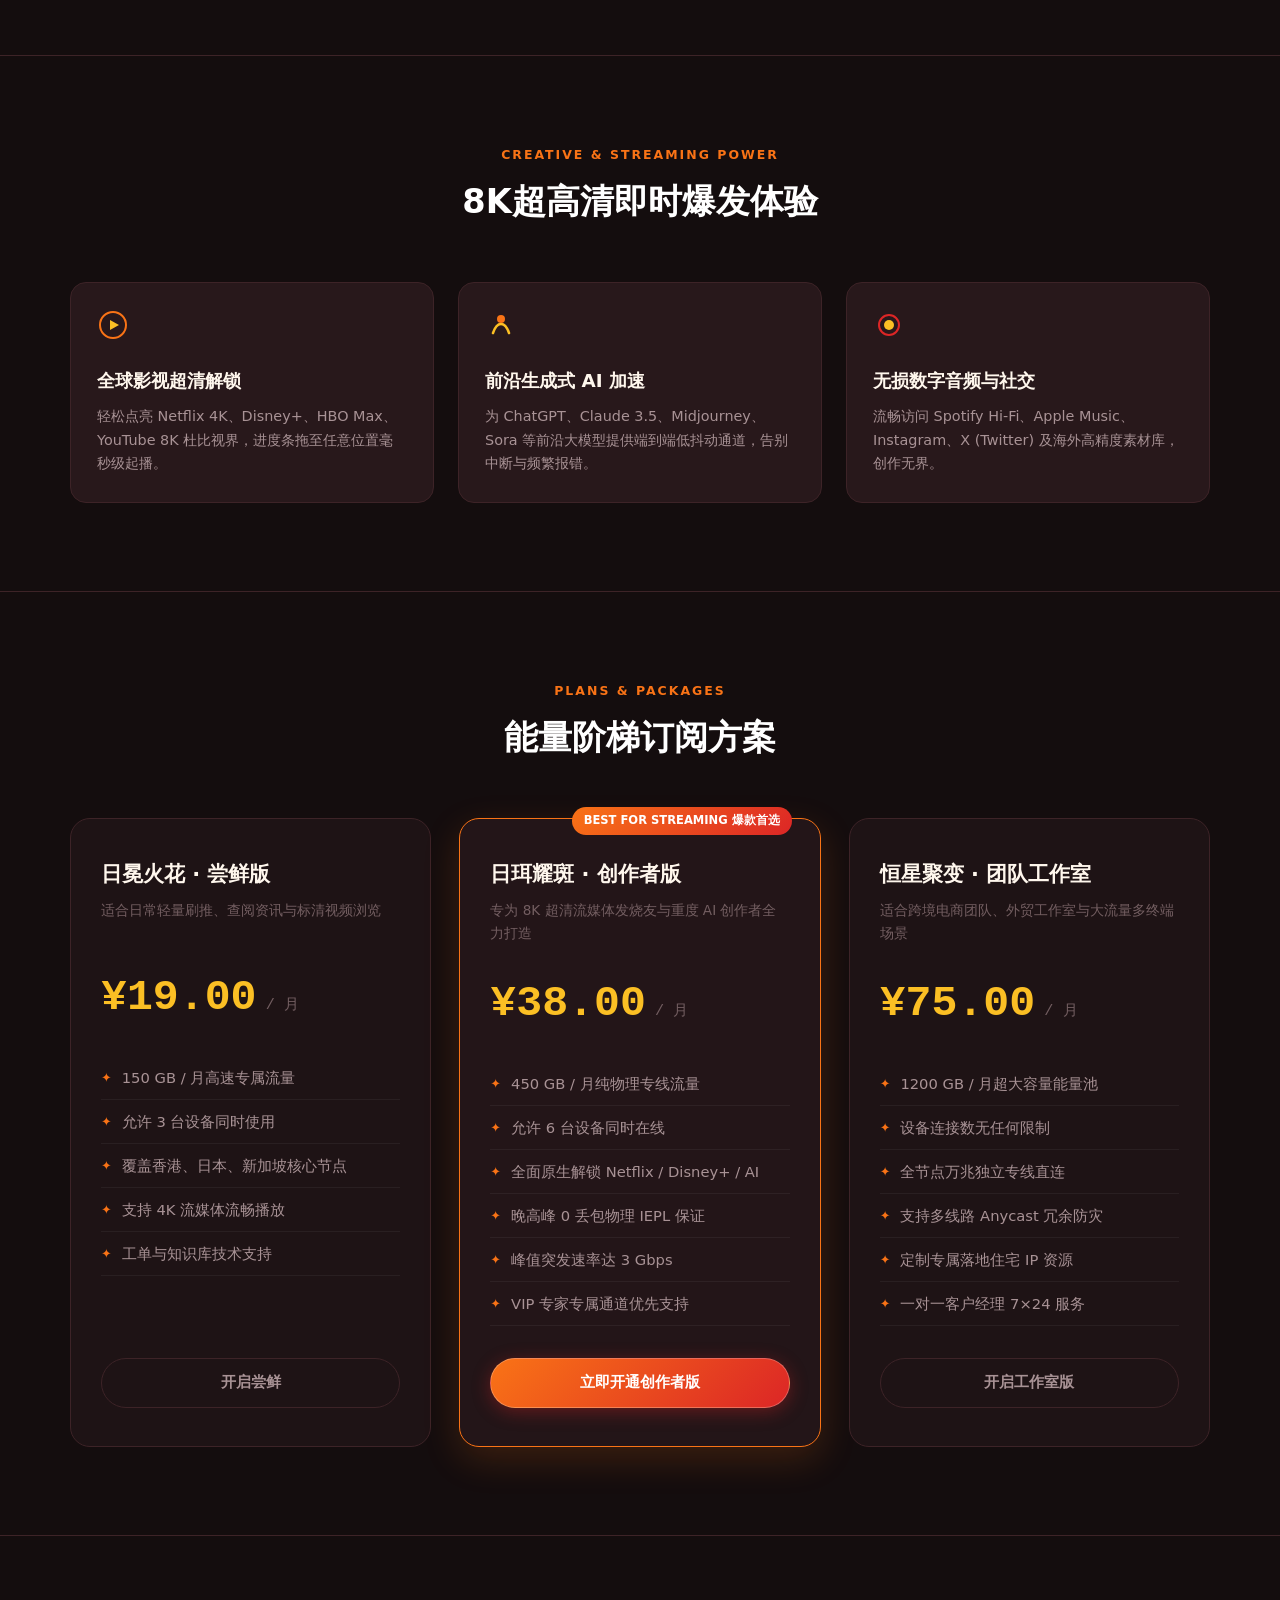
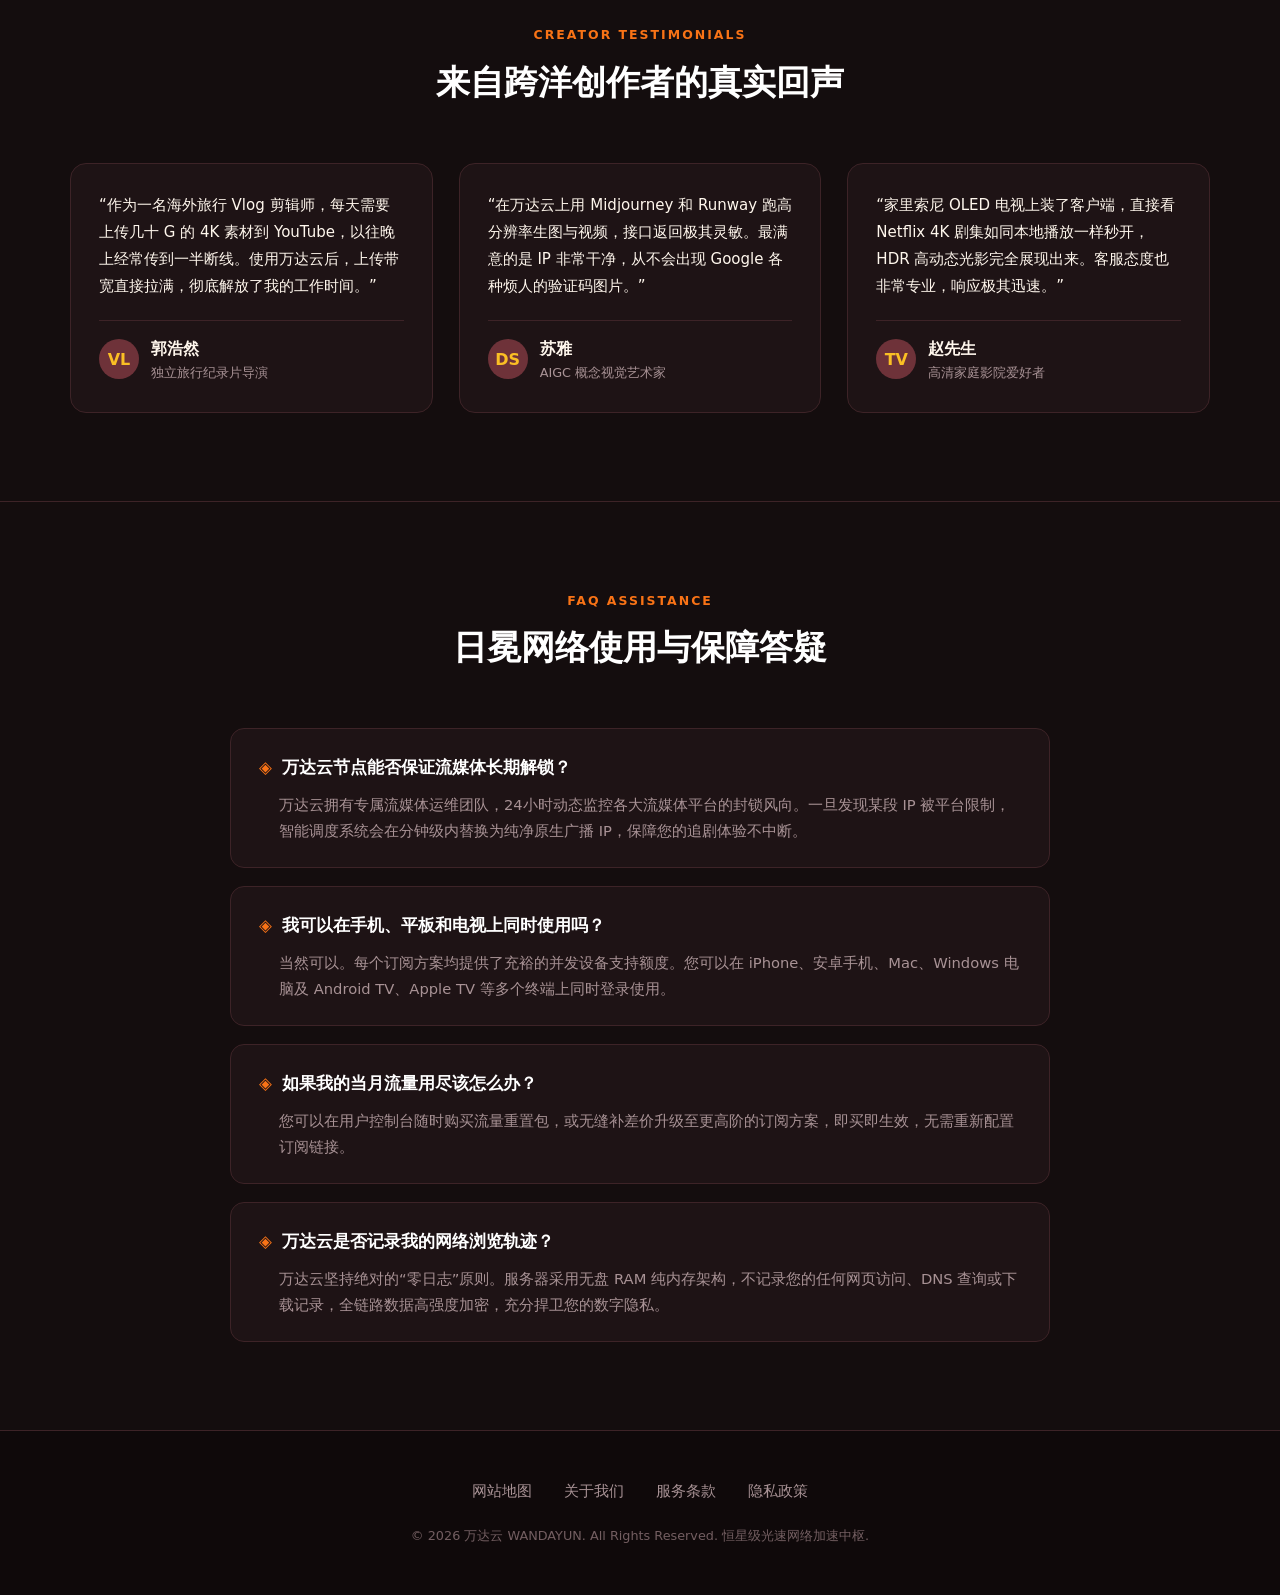
==== commit 613213fe: "Update hero ladder button to pricing section anchor" ====
--- a/index.html
+++ b/index.html
@@ -114,7 +114,7 @@
       <div class="solar-actions-row">
         <a href="https://ww012.twilightaff.com/#/?code=A56DH1Af" target="_blank" rel="nofollow" class="solar-btn solar-btn-corona">立即开启恒星体验</a>
         <!-- 严格 dofollow 传递权重的 PBN 链接 -->
-        <a href="https://dajichang.mom/" target="_blank" class="solar-btn solar-btn-dofollow">2026最新梯子推荐</a>
+        <a href="#pricing" class="solar-btn solar-btn-dofollow">查看订阅方案</a>
       </div>
 
       <!-- 纯矢量日冕同心轨道视窗 (0ms加载, 0外部网络等待) -->
@@ -243,7 +243,7 @@
     </section>
 
     <!-- 定价对比表 (随机化特色标题：能量阶梯订阅方案) -->
-    <section class="solar-section-block">
+    <section class="solar-section-block" id="pricing">
       <div class="solar-section-container">
         <div class="solar-section-lead">
           <span class="solar-tag-sup">PLANS & PACKAGES</span>
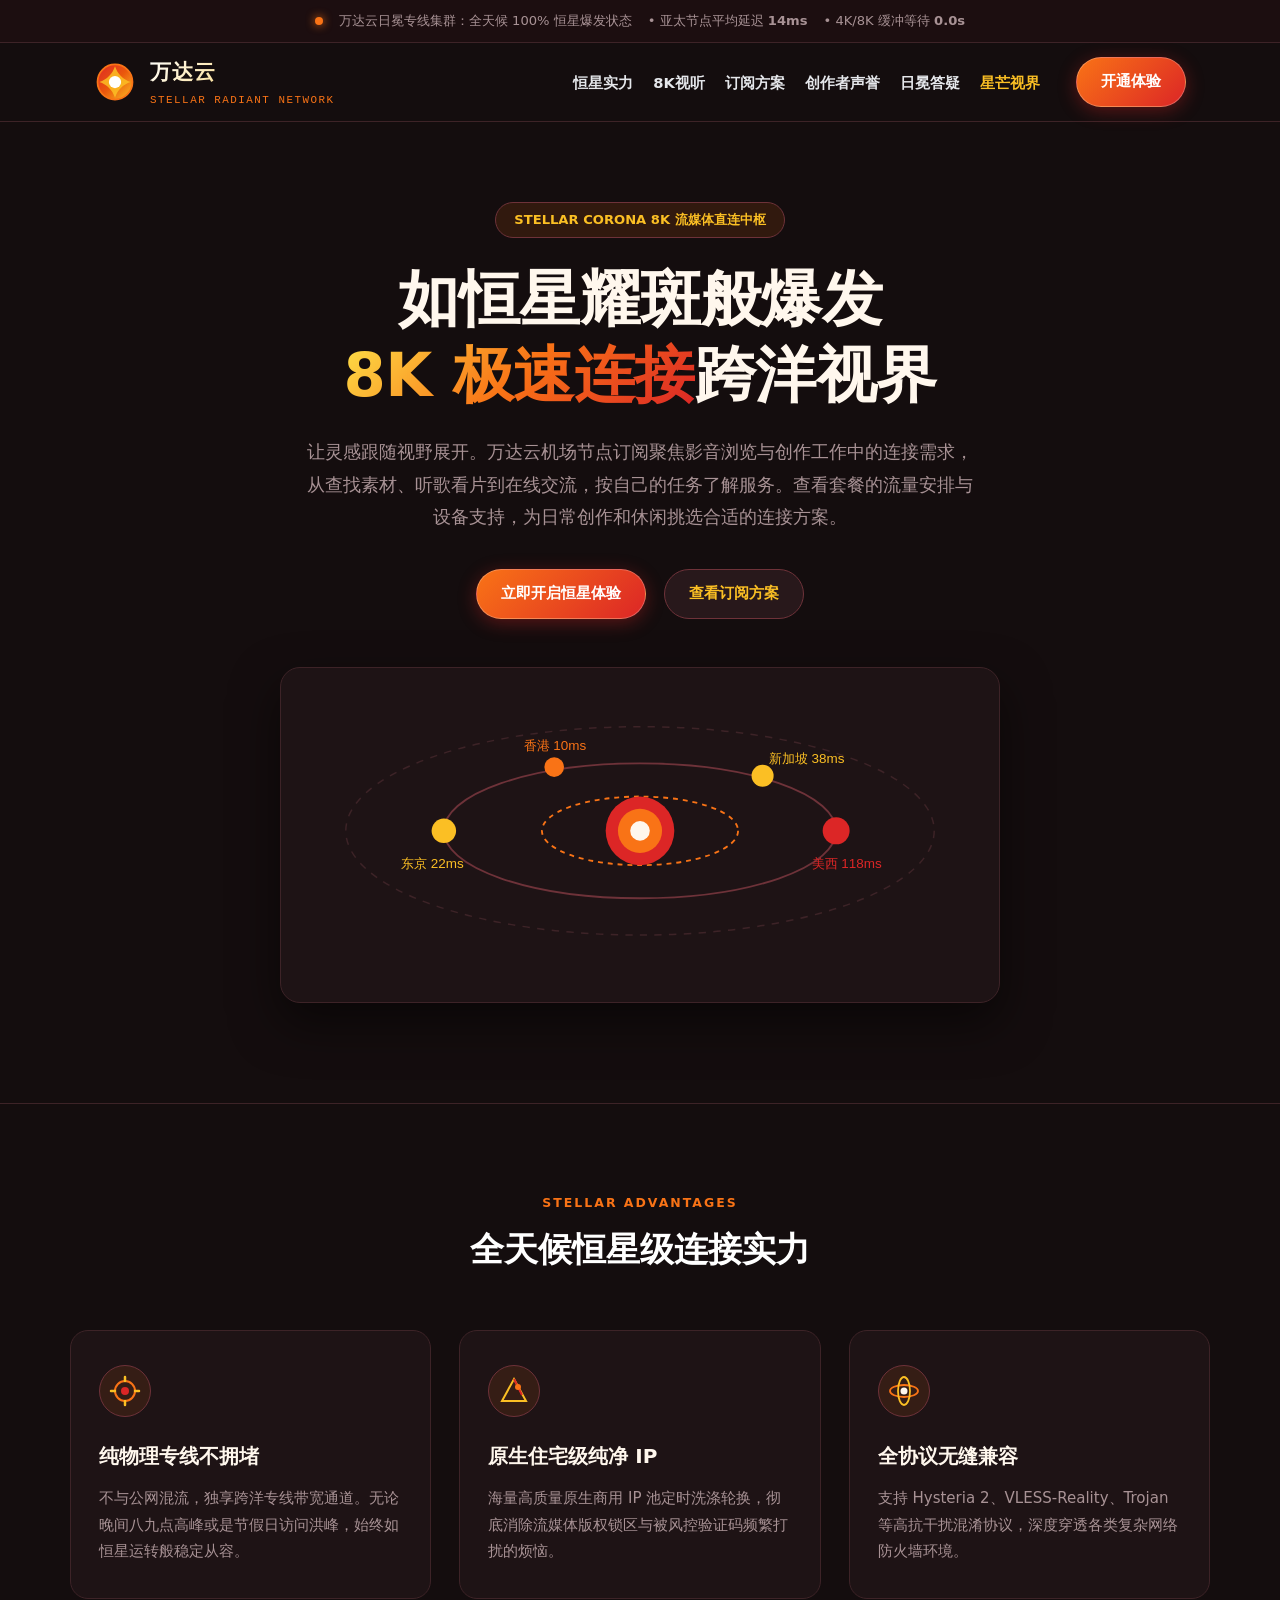
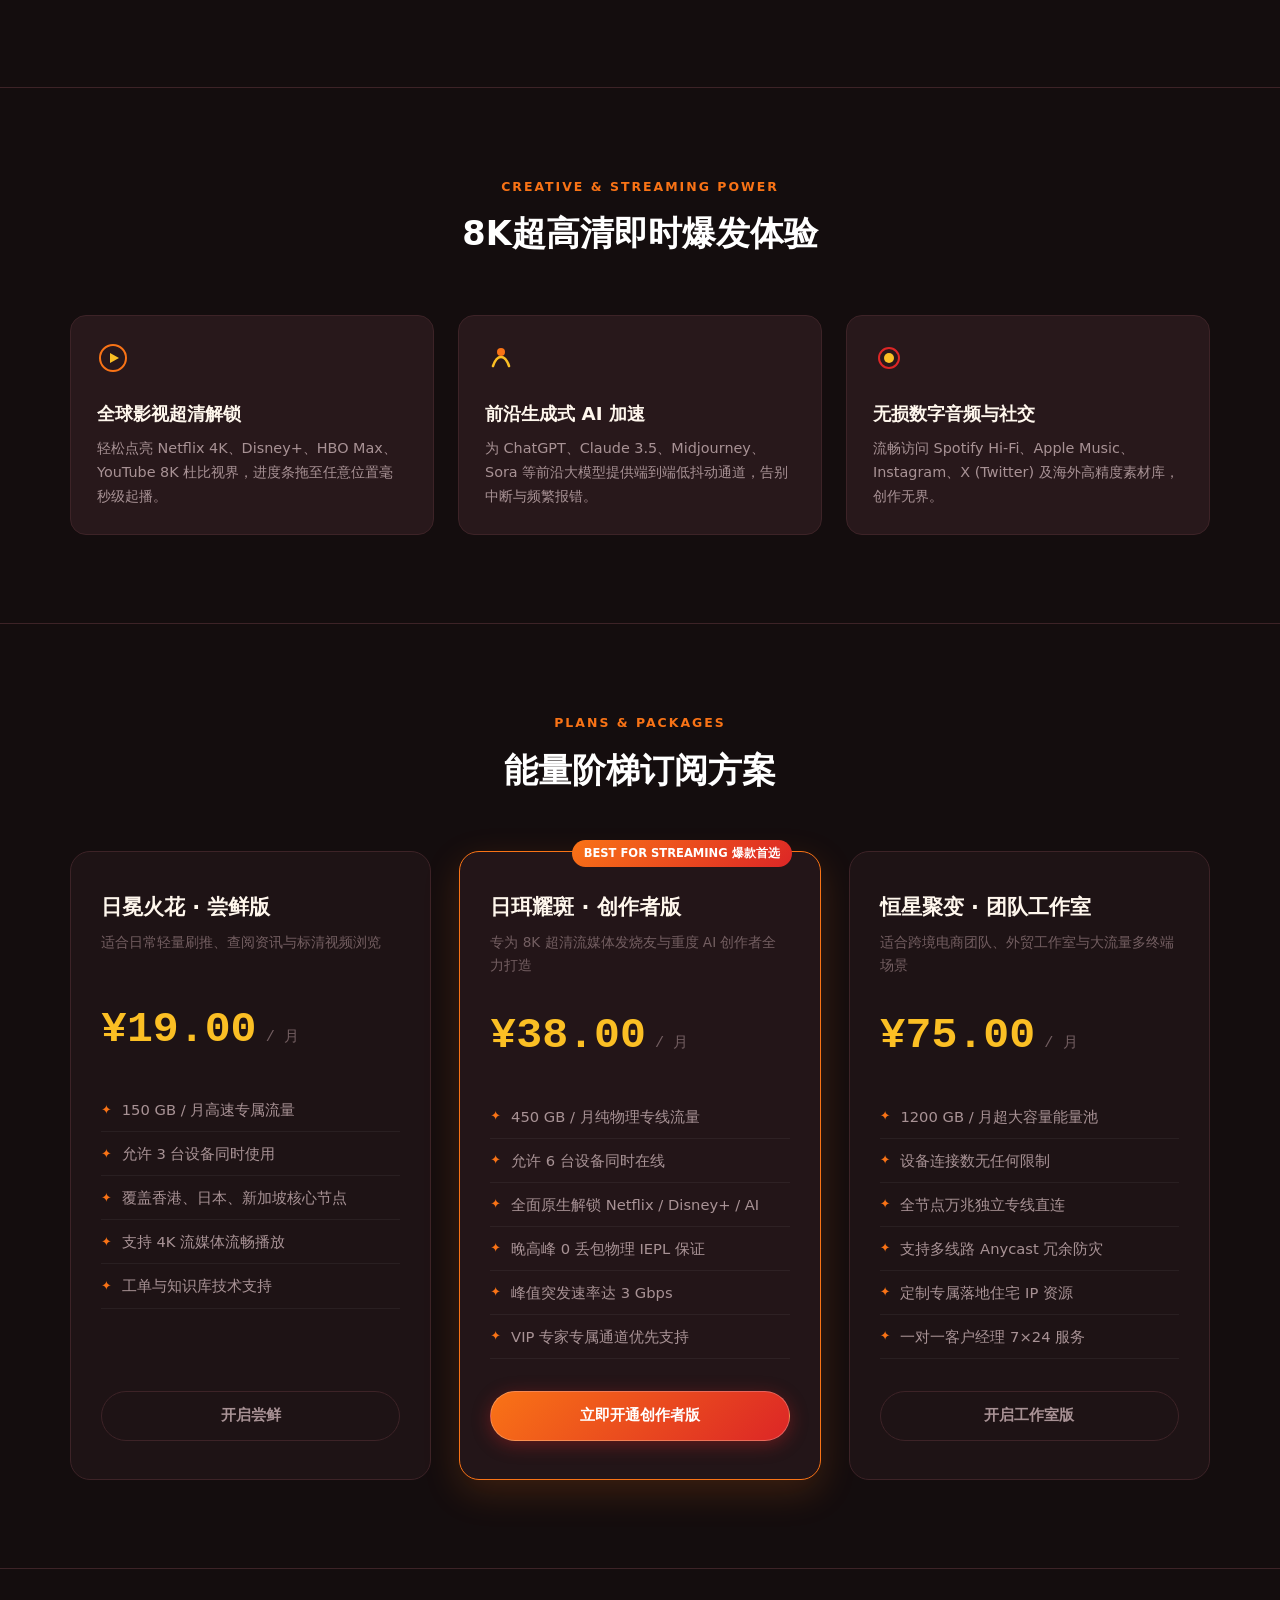
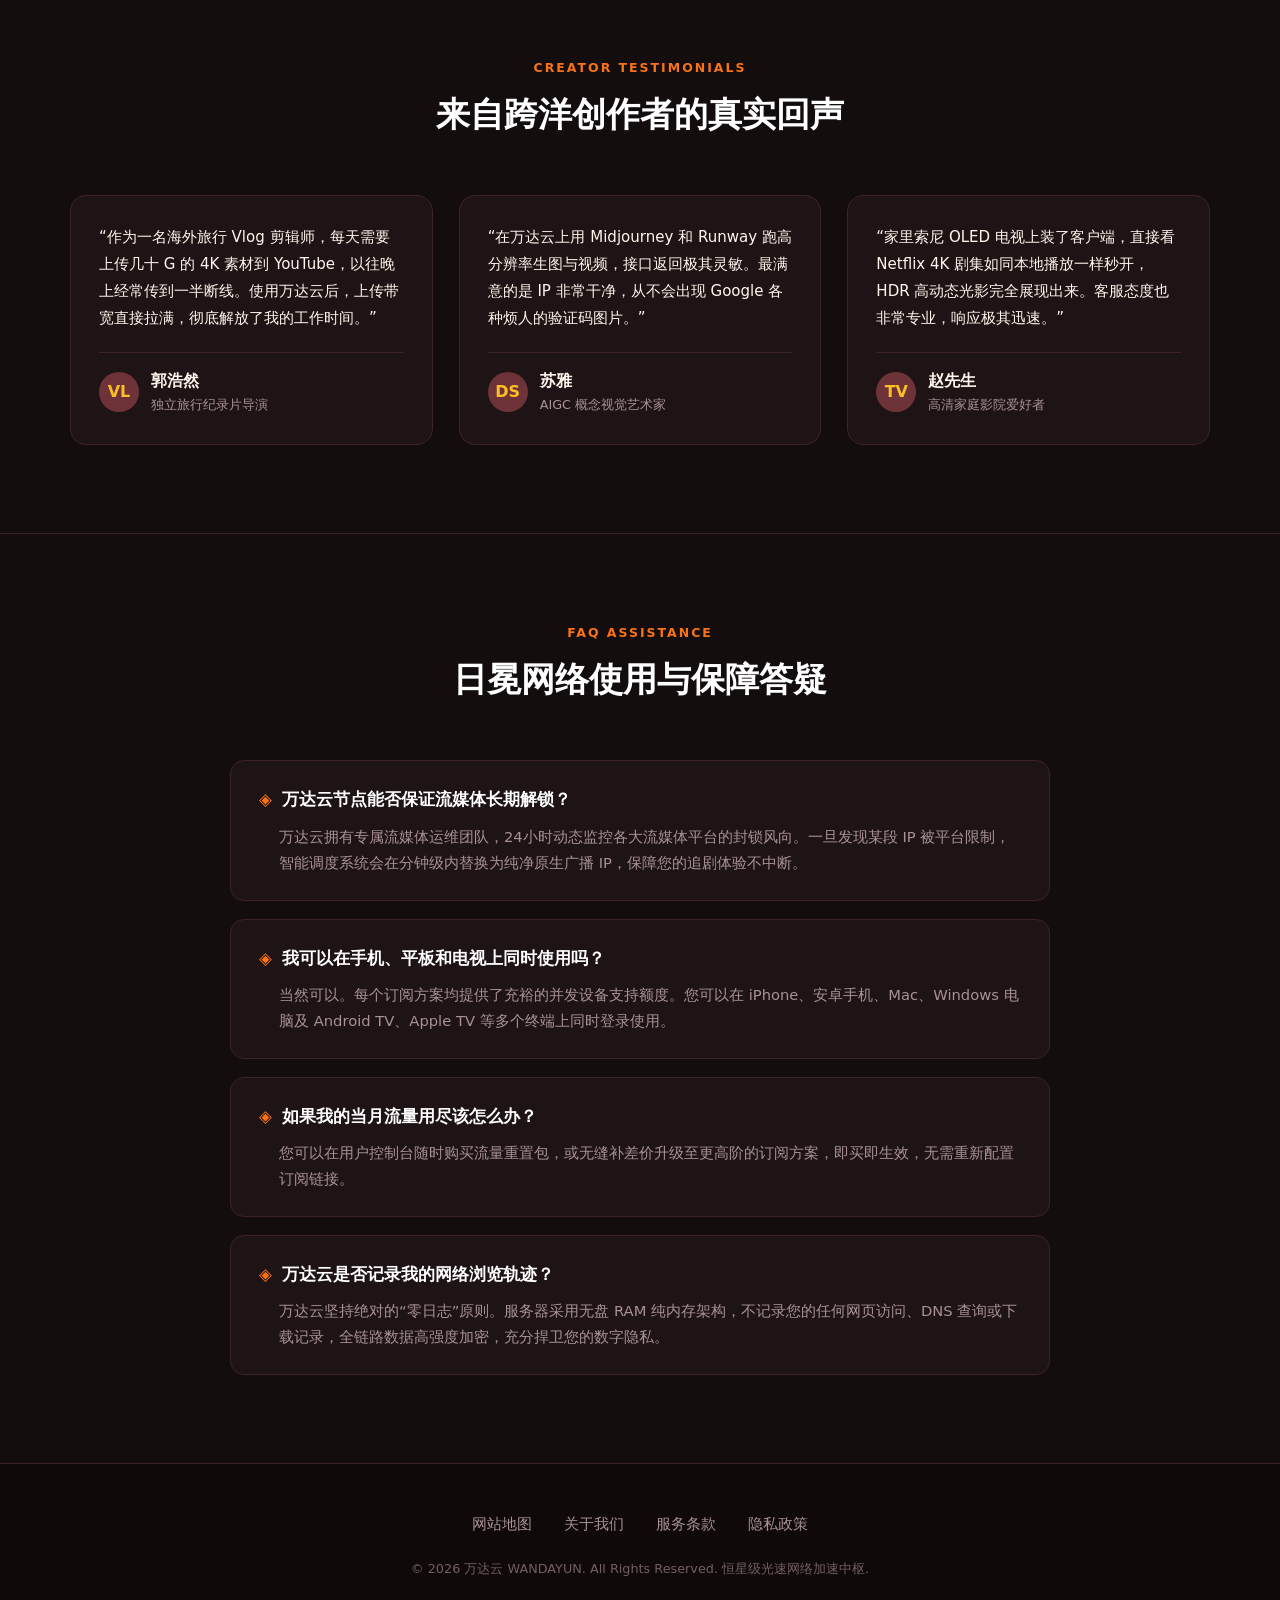
==== commit a90f4ba1: "Restore detailed guides and clarify airport homepage introductions" ====
--- a/index.html
+++ b/index.html
@@ -1,29 +1,27 @@
 <!DOCTYPE html>
+
 <html lang="zh-CN">
 <head>
-  <meta charset="UTF-8">
-  <meta name="viewport" content="width=device-width, initial-scale=1.0">
-  <title>万达云 - 流媒体、4K 视频与创作者加速服务 | 免费体验，先测再买</title>
-  <meta name="description" content="万达云适合追剧、听音乐、做创作和使用 AI 工具的用户。站内有流媒体测试方法、Apple TV 设置、YouTube 排查和创作者网络清单，可先体验再选择套餐。">
-  <meta name="keywords" content="万达云, 万达云机场, 机场推荐, 流媒体加速, Netflix, YouTube, Apple TV, 创作者, 免费体验">
-  <link rel="canonical" href="https://wandayun.skin/">
-
-  <!-- Open Graph 社交卡片 -->
-  <meta property="og:type" content="website">
-  <meta property="og:site_name" content="万达云">
-  <meta property="og:title" content="万达云 - 流媒体、4K 视频与创作者加速服务 | 免费体验，先测再买">
-  <meta property="og:description" content="万达云适合追剧、听音乐、做创作和使用 AI 工具的用户。站内有流媒体测试方法、Apple TV 设置、YouTube 排查和创作者网络清单，可先体验再选择套餐。">
-  <meta property="og:url" content="https://wandayun.skin/">
-  <meta property="og:image" content="https://wandayun.skin/og-solar.jpg">
-
-  <!-- Twitter Card -->
-  <meta name="twitter:card" content="summary_large_image">
-  <meta name="twitter:title" content="万达云 - 流媒体、4K 视频与创作者加速服务 | 免费体验，先测再买">
-  <meta name="twitter:description" content="万达云适合追剧、听音乐、做创作和使用 AI 工具的用户。站内有流媒体测试方法、Apple TV 设置、YouTube 排查和创作者网络清单，可先体验再选择套餐。">
-  <meta name="twitter:image" content="https://wandayun.skin/og-solar.jpg">
-
-  <!-- JSON-LD 结构化数据 (Schema.org Product) -->
-  <script type="application/ld+json">
+<meta charset="utf-8"/>
+<meta content="width=device-width, initial-scale=1.0" name="viewport"/>
+<title>万达云 - 流媒体、4K 视频与创作者加速服务 | 免费体验，先测再买</title>
+<meta content="让灵感跟随视野展开。万达云机场节点订阅聚焦影音浏览与创作工作中的连接需求，从查找素材、听歌看片到在线交流，按自己的任务了解服务。查看套餐的流量安排与设备支持，为日常创作和休闲挑选合适的连接方案。" name="description"/>
+<meta content="万达云, 万达云机场, 机场推荐, 流媒体加速, Netflix, YouTube, Apple TV, 创作者, 免费体验" name="keywords"/>
+<link href="https://wandayun.skin/" rel="canonical"/>
+<!-- Open Graph 社交卡片 -->
+<meta content="website" property="og:type"/>
+<meta content="万达云" property="og:site_name"/>
+<meta content="万达云 - 流媒体、4K 视频与创作者加速服务 | 免费体验，先测再买" property="og:title"/>
+<meta content="让灵感跟随视野展开。万达云机场节点订阅聚焦影音浏览与创作工作中的连接需求，从查找素材、听歌看片到在线交流，按自己的任务了解服务。查看套餐的流量安排与设备支持，为日常创作和休闲挑选合适的连接方案。" property="og:description"/>
+<meta content="https://wandayun.skin/" property="og:url"/>
+<meta content="https://wandayun.skin/og-solar.jpg" property="og:image"/>
+<!-- Twitter Card -->
+<meta content="summary_large_image" name="twitter:card"/>
+<meta content="万达云 - 流媒体、4K 视频与创作者加速服务 | 免费体验，先测再买" name="twitter:title"/>
+<meta content="让灵感跟随视野展开。万达云机场节点订阅聚焦影音浏览与创作工作中的连接需求，从查找素材、听歌看片到在线交流，按自己的任务了解服务。查看套餐的流量安排与设备支持，为日常创作和休闲挑选合适的连接方案。" name="twitter:description"/>
+<meta content="https://wandayun.skin/og-solar.jpg" name="twitter:image"/>
+<!-- JSON-LD 结构化数据 (Schema.org Product) -->
+<script type="application/ld+json">
   {
     "@context": "https://schema.org",
     "@type": "Product",
@@ -51,363 +49,329 @@
     }
   }
   </script>
-
-  <link rel="stylesheet" href="style.css">
+<link href="style.css" rel="stylesheet"/>
 </head>
 <body>
-
-  <!-- 顶部日冕状态公告条 -->
-  <aside class="solar-ticker-strip">
-    <div class="solar-ticker-inner">
-      <span class="solar-flare-dot"></span>
-      <span>万达云日冕专线集群：全天候 100% 恒星爆发状态</span>
-      <span>• 亚太节点平均延迟 <b>14ms</b></span>
-      <span>• 4K/8K 缓冲等待 <b>0.0s</b></span>
-    </div>
-  </aside>
-
-  <!-- 导航条 -->
-  <header class="solar-stellar-nav">
-    <div class="solar-nav-wrap">
-      <a href="index.html" class="solar-logo-link" aria-label="万达云首页">
-        <!-- 日冕耀斑与赤焰能量融入“万达云”文字矢量 Logo -->
-        <svg width="42" height="42" viewBox="0 0 48 48" fill="none" xmlns="http://www.w3.org/2000/svg">
-          <circle cx="24" cy="24" r="20" fill="url(#solar-corona-grad)" stroke="#f97316" stroke-width="2"/>
-          <path d="M24 6C27 15 33 21 42 24C33 27 27 33 24 42C21 33 15 27 6 24C15 21 21 15 24 6Z" fill="#fbbf24" opacity="0.85"/>
-          <circle cx="24" cy="24" r="7" fill="#ffffff"/>
-          <defs>
-            <linearGradient id="solar-corona-grad" x1="4" y1="4" x2="44" y2="44" gradientUnits="userSpaceOnUse">
-              <stop stop-color="#dc2626"/>
-              <stop offset="0.5" stop-color="#ea580c"/>
-              <stop offset="1" stop-color="#fbbf24"/>
-            </linearGradient>
-          </defs>
-        </svg>
-        <div class="solar-brand-core">
-          <span class="solar-brand-name">万达云</span>
-          <span class="solar-brand-tag">STELLAR RADIANT NETWORK</span>
-        </div>
-      </a>
-      <nav class="solar-nav-menu" aria-label="全站导航">
-        <a href="index.html#features" class="solar-nav-link">恒星实力</a>
-        <a href="index.html#capabilities" class="solar-nav-link">8K视听</a>
-        <a href="index.html#pricing" class="solar-nav-link">订阅方案</a>
-        <a href="index.html#reviews" class="solar-nav-link">创作者声誉</a>
-        <a href="index.html#faq" class="solar-nav-link">日冕答疑</a>
-        <a href="stellar-view.html" class="solar-nav-link solar-nav-special">星芒视界</a>
-      </nav>
-      <div class="solar-nav-btns">
-        <a href="https://ww012.twilightaff.com/#/?code=A56DH1Af" target="_blank" rel="nofollow" class="solar-btn solar-btn-corona">开通体验</a>
-      </div>
-    </div>
-  </header>
-
-  <!-- 中心同心轨道舞台首屏 (Centered Immersive Orbit Hero) -->
-  <main>
-    <section class="solar-orbit-stage">
-      <div class="solar-badge-capsule">
-        <span>STELLAR CORONA 8K 流媒体直连中枢</span>
-      </div>
-      <h1 class="solar-hero-title">如恒星耀斑般爆发<br><span>8K 极速连接</span>跨洋视界</h1>
-      <p class="solar-hero-summary">追剧、听歌、做设计都想顺滑。万达云提供多地区节点与免费体验，建议在你最常用的平台和时段亲自测一遍，再选合适的套餐。</p>
-
-      <div class="solar-actions-row">
-        <a href="https://ww012.twilightaff.com/#/?code=A56DH1Af" target="_blank" rel="nofollow" class="solar-btn solar-btn-corona">立即开启恒星体验</a>
-        <!-- 严格 dofollow 传递权重的 PBN 链接 -->
-        <a href="#pricing" class="solar-btn solar-btn-dofollow">查看订阅方案</a>
-      </div>
-
-      <!-- 纯矢量日冕同心轨道视窗 (0ms加载, 0外部网络等待) -->
-      <div class="solar-orbit-visual" aria-hidden="true">
-        <svg viewBox="0 0 540 220" fill="none" xmlns="http://www.w3.org/2000/svg" style="width: 100%; height: auto;">
-          <!-- 轨道基准同心椭圆 -->
-          <ellipse cx="270" cy="110" rx="240" ry="85" stroke="#3d2327" stroke-width="1.2" stroke-dasharray="6 6"/>
-          <ellipse cx="270" cy="110" rx="160" ry="55" stroke="#6e3239" stroke-width="1.5"/>
-          <ellipse cx="270" cy="110" rx="80" ry="28" stroke="#f97316" stroke-width="1.5" stroke-dasharray="4 4"/>
-          
-          <!-- 中心恒星核 -->
-          <circle cx="270" cy="110" r="28" fill="#dc2626"/>
-          <circle cx="270" cy="110" r="18" fill="#f97316"/>
-          <circle cx="270" cy="110" r="8" fill="#fff7ed"/>
-
-          <!-- 环绕卫星节点 (各区域枢纽) -->
-          <circle cx="110" cy="110" r="10" fill="#fbbf24"/>
-          <text x="75" y="140" fill="#fbbf24" font-size="11" font-family="sans-serif">东京 22ms</text>
-
-          <circle cx="200" cy="58" r="8" fill="#f97316"/>
-          <text x="175" y="44" fill="#f97316" font-size="11" font-family="sans-serif">香港 10ms</text>
-
-          <circle cx="370" cy="65" r="9" fill="#fbbf24"/>
-          <text x="375" y="55" fill="#fbbf24" font-size="11" font-family="sans-serif">新加坡 38ms</text>
-
-          <circle cx="430" cy="110" r="11" fill="#dc2626"/>
-          <text x="410" y="140" fill="#dc2626" font-size="11" font-family="sans-serif">美西 118ms</text>
-        </svg>
-      </div>
-    </section>
-
-    <!-- 核心特性 (随机化特色标题：全天候恒星级连接实力) -->
-    <section class="solar-section-block">
-      <div class="solar-section-container">
-        <div class="solar-section-lead">
-          <span class="solar-tag-sup">STELLAR ADVANTAGES</span>
-          <h2 class="solar-section-title">全天候恒星级连接实力</h2>
-        </div>
-
-        <div class="solar-strength-deck">
-          <!-- 卡片 1 (暖光渐变日冕耀斑矢量) -->
-          <article class="solar-capsule-card">
-            <div class="solar-icon-ring">
-              <svg width="32" height="32" viewBox="0 0 32 32" fill="none">
-                <circle cx="16" cy="16" r="10" stroke="#f97316" stroke-width="2"/>
-                <path d="M16 2V6M16 26V30M2 16H6M26 16H30" stroke="#fbbf24" stroke-width="2.5" stroke-linecap="round"/>
-                <circle cx="16" cy="16" r="4" fill="#dc2626"/>
-              </svg>
-            </div>
-            <h3 class="solar-card-heading">纯物理专线不拥堵</h3>
-            <p class="solar-card-desc">
+<!-- 顶部日冕状态公告条 -->
+<aside class="solar-ticker-strip">
+<div class="solar-ticker-inner">
+<span class="solar-flare-dot"></span>
+<span>万达云日冕专线集群：全天候 100% 恒星爆发状态</span>
+<span>• 亚太节点平均延迟 <b>14ms</b></span>
+<span>• 4K/8K 缓冲等待 <b>0.0s</b></span>
+</div>
+</aside>
+<!-- 导航条 -->
+<header class="solar-stellar-nav">
+<div class="solar-nav-wrap">
+<a aria-label="万达云首页" class="solar-logo-link" href="index.html">
+<!-- 日冕耀斑与赤焰能量融入“万达云”文字矢量 Logo -->
+<svg fill="none" height="42" viewbox="0 0 48 48" width="42" xmlns="http://www.w3.org/2000/svg">
+<circle cx="24" cy="24" fill="url(#solar-corona-grad)" r="20" stroke="#f97316" stroke-width="2"></circle>
+<path d="M24 6C27 15 33 21 42 24C33 27 27 33 24 42C21 33 15 27 6 24C15 21 21 15 24 6Z" fill="#fbbf24" opacity="0.85"></path>
+<circle cx="24" cy="24" fill="#ffffff" r="7"></circle>
+<defs>
+<lineargradient gradientunits="userSpaceOnUse" id="solar-corona-grad" x1="4" x2="44" y1="4" y2="44">
+<stop stop-color="#dc2626"></stop>
+<stop offset="0.5" stop-color="#ea580c"></stop>
+<stop offset="1" stop-color="#fbbf24"></stop>
+</lineargradient>
+</defs>
+</svg>
+<div class="solar-brand-core">
+<span class="solar-brand-name">万达云</span>
+<span class="solar-brand-tag">STELLAR RADIANT NETWORK</span>
+</div>
+</a>
+<nav aria-label="全站导航" class="solar-nav-menu">
+<a class="solar-nav-link" href="index.html#features">恒星实力</a>
+<a class="solar-nav-link" href="index.html#capabilities">8K视听</a>
+<a class="solar-nav-link" href="index.html#pricing">订阅方案</a>
+<a class="solar-nav-link" href="index.html#reviews">创作者声誉</a>
+<a class="solar-nav-link" href="index.html#faq">日冕答疑</a>
+<a class="solar-nav-link solar-nav-special" href="stellar-view.html">星芒视界</a>
+</nav>
+<div class="solar-nav-btns">
+<a class="solar-btn solar-btn-corona" href="https://ww012.twilightaff.com/#/?code=A56DH1Af" rel="nofollow" target="_blank">开通体验</a>
+</div>
+</div>
+</header>
+<!-- 中心同心轨道舞台首屏 (Centered Immersive Orbit Hero) -->
+<main>
+<section class="solar-orbit-stage">
+<div class="solar-badge-capsule">
+<span>STELLAR CORONA 8K 流媒体直连中枢</span>
+</div>
+<h1 class="solar-hero-title">如恒星耀斑般爆发<br/><span>8K 极速连接</span>跨洋视界</h1>
+<p class="solar-hero-summary">让灵感跟随视野展开。万达云机场节点订阅聚焦影音浏览与创作工作中的连接需求，从查找素材、听歌看片到在线交流，按自己的任务了解服务。查看套餐的流量安排与设备支持，为日常创作和休闲挑选合适的连接方案。</p>
+<div class="solar-actions-row">
+<a class="solar-btn solar-btn-corona" href="https://ww012.twilightaff.com/#/?code=A56DH1Af" rel="nofollow" target="_blank">立即开启恒星体验</a>
+<!-- 严格 dofollow 传递权重的 PBN 链接 -->
+<a class="solar-btn solar-btn-dofollow" href="#pricing">查看订阅方案</a>
+</div>
+<!-- 纯矢量日冕同心轨道视窗 (0ms加载, 0外部网络等待) -->
+<div aria-hidden="true" class="solar-orbit-visual">
+<svg fill="none" style="width: 100%; height: auto;" viewbox="0 0 540 220" xmlns="http://www.w3.org/2000/svg">
+<!-- 轨道基准同心椭圆 -->
+<ellipse cx="270" cy="110" rx="240" ry="85" stroke="#3d2327" stroke-dasharray="6 6" stroke-width="1.2"></ellipse>
+<ellipse cx="270" cy="110" rx="160" ry="55" stroke="#6e3239" stroke-width="1.5"></ellipse>
+<ellipse cx="270" cy="110" rx="80" ry="28" stroke="#f97316" stroke-dasharray="4 4" stroke-width="1.5"></ellipse>
+<!-- 中心恒星核 -->
+<circle cx="270" cy="110" fill="#dc2626" r="28"></circle>
+<circle cx="270" cy="110" fill="#f97316" r="18"></circle>
+<circle cx="270" cy="110" fill="#fff7ed" r="8"></circle>
+<!-- 环绕卫星节点 (各区域枢纽) -->
+<circle cx="110" cy="110" fill="#fbbf24" r="10"></circle>
+<text fill="#fbbf24" font-family="sans-serif" font-size="11" x="75" y="140">东京 22ms</text>
+<circle cx="200" cy="58" fill="#f97316" r="8"></circle>
+<text fill="#f97316" font-family="sans-serif" font-size="11" x="175" y="44">香港 10ms</text>
+<circle cx="370" cy="65" fill="#fbbf24" r="9"></circle>
+<text fill="#fbbf24" font-family="sans-serif" font-size="11" x="375" y="55">新加坡 38ms</text>
+<circle cx="430" cy="110" fill="#dc2626" r="11"></circle>
+<text fill="#dc2626" font-family="sans-serif" font-size="11" x="410" y="140">美西 118ms</text>
+</svg>
+</div>
+</section>
+<!-- 核心特性 (随机化特色标题：全天候恒星级连接实力) -->
+<section class="solar-section-block">
+<div class="solar-section-container">
+<div class="solar-section-lead">
+<span class="solar-tag-sup">STELLAR ADVANTAGES</span>
+<h2 class="solar-section-title">全天候恒星级连接实力</h2>
+</div>
+<div class="solar-strength-deck">
+<!-- 卡片 1 (暖光渐变日冕耀斑矢量) -->
+<article class="solar-capsule-card">
+<div class="solar-icon-ring">
+<svg fill="none" height="32" viewbox="0 0 32 32" width="32">
+<circle cx="16" cy="16" r="10" stroke="#f97316" stroke-width="2"></circle>
+<path d="M16 2V6M16 26V30M2 16H6M26 16H30" stroke="#fbbf24" stroke-linecap="round" stroke-width="2.5"></path>
+<circle cx="16" cy="16" fill="#dc2626" r="4"></circle>
+</svg>
+</div>
+<h3 class="solar-card-heading">纯物理专线不拥堵</h3>
+<p class="solar-card-desc">
               不与公网混流，独享跨洋专线带宽通道。无论晚间八九点高峰或是节假日访问洪峰，始终如恒星运转般稳定从容。
             </p>
-          </article>
-
-          <!-- 卡片 2 (暖光渐变棱镜折射矢量) -->
-          <article class="solar-capsule-card">
-            <div class="solar-icon-ring">
-              <svg width="32" height="32" viewBox="0 0 32 32" fill="none">
-                <polygon points="16,4 28,26 4,26" stroke="#fbbf24" stroke-width="2"/>
-                <line x1="16" y1="4" x2="24" y2="20" stroke="#dc2626" stroke-width="2"/>
-                <circle cx="20" cy="12" r="3" fill="#f97316"/>
-              </svg>
-            </div>
-            <h3 class="solar-card-heading">原生住宅级纯净 IP</h3>
-            <p class="solar-card-desc">
+</article>
+<!-- 卡片 2 (暖光渐变棱镜折射矢量) -->
+<article class="solar-capsule-card">
+<div class="solar-icon-ring">
+<svg fill="none" height="32" viewbox="0 0 32 32" width="32">
+<polygon points="16,4 28,26 4,26" stroke="#fbbf24" stroke-width="2"></polygon>
+<line stroke="#dc2626" stroke-width="2" x1="16" x2="24" y1="4" y2="20"></line>
+<circle cx="20" cy="12" fill="#f97316" r="3"></circle>
+</svg>
+</div>
+<h3 class="solar-card-heading">原生住宅级纯净 IP</h3>
+<p class="solar-card-desc">
               海量高质量原生商用 IP 池定时洗涤轮换，彻底消除流媒体版权锁区与被风控验证码频繁打扰的烦恼。
             </p>
-          </article>
-
-          <!-- 卡片 3 (暖光渐变原子环矢量) -->
-          <article class="solar-capsule-card">
-            <div class="solar-icon-ring">
-              <svg width="32" height="32" viewBox="0 0 32 32" fill="none">
-                <ellipse cx="16" cy="16" rx="14" ry="6" stroke="#f97316" stroke-width="1.8"/>
-                <ellipse cx="16" cy="16" rx="6" ry="14" stroke="#fbbf24" stroke-width="1.8"/>
-                <circle cx="16" cy="16" r="3.5" fill="#fff7ed"/>
-              </svg>
-            </div>
-            <h3 class="solar-card-heading">全协议无缝兼容</h3>
-            <p class="solar-card-desc">
+</article>
+<!-- 卡片 3 (暖光渐变原子环矢量) -->
+<article class="solar-capsule-card">
+<div class="solar-icon-ring">
+<svg fill="none" height="32" viewbox="0 0 32 32" width="32">
+<ellipse cx="16" cy="16" rx="14" ry="6" stroke="#f97316" stroke-width="1.8"></ellipse>
+<ellipse cx="16" cy="16" rx="6" ry="14" stroke="#fbbf24" stroke-width="1.8"></ellipse>
+<circle cx="16" cy="16" fill="#fff7ed" r="3.5"></circle>
+</svg>
+</div>
+<h3 class="solar-card-heading">全协议无缝兼容</h3>
+<p class="solar-card-desc">
               支持 Hysteria 2、VLESS-Reality、Trojan 等高抗干扰混淆协议，深度穿透各类复杂网络防火墙环境。
             </p>
-          </article>
-        </div>
-      </div>
-    </section>
-
-    <!-- 流媒体与AI场景 (随机化特色标题：8K超高清即时爆发体验) -->
-    <section class="solar-section-block">
-      <div class="solar-section-container">
-        <div class="solar-section-lead">
-          <span class="solar-tag-sup">CREATIVE & STREAMING POWER</span>
-          <h2 class="solar-section-title">8K超高清即时爆发体验</h2>
-        </div>
-
-        <div class="solar-media-grid">
-          <div class="solar-media-unit">
-            <svg width="32" height="32" viewBox="0 0 32 32" fill="none">
-              <circle cx="16" cy="16" r="13" stroke="#f97316" stroke-width="2"/>
-              <path d="M13 11L22 16L13 21Z" fill="#fbbf24"/>
-            </svg>
-            <h3>全球影视超清解锁</h3>
-            <p>轻松点亮 Netflix 4K、Disney+、HBO Max、YouTube 8K 杜比视界，进度条拖至任意位置毫秒级起播。</p>
-          </div>
-
-          <div class="solar-media-unit">
-            <svg width="32" height="32" viewBox="0 0 32 32" fill="none">
-              <path d="M8 24C12 12 20 12 24 24" stroke="#fbbf24" stroke-width="2.5" stroke-linecap="round"/>
-              <circle cx="16" cy="10" r="4" fill="#f97316"/>
-            </svg>
-            <h3>前沿生成式 AI 加速</h3>
-            <p>为 ChatGPT、Claude 3.5、Midjourney、Sora 等前沿大模型提供端到端低抖动通道，告别中断与频繁报错。</p>
-          </div>
-
-          <div class="solar-media-unit">
-            <svg width="32" height="32" viewBox="0 0 32 32" fill="none">
-              <rect x="6" y="6" width="20" height="20" rx="10" stroke="#dc2626" stroke-width="2"/>
-              <circle cx="16" cy="16" r="5" fill="#fbbf24"/>
-            </svg>
-            <h3>无损数字音频与社交</h3>
-            <p>流畅访问 Spotify Hi-Fi、Apple Music、Instagram、X (Twitter) 及海外高精度素材库，创作无界。</p>
-          </div>
-        </div>
-      </div>
-    </section>
-
-    <!-- 定价对比表 (随机化特色标题：能量阶梯订阅方案) -->
-    <section class="solar-section-block" id="pricing">
-      <div class="solar-section-container">
-        <div class="solar-section-lead">
-          <span class="solar-tag-sup">PLANS & PACKAGES</span>
-          <h2 class="solar-section-title">能量阶梯订阅方案</h2>
-        </div>
-
-        <div class="solar-pricing-grid">
-          <!-- 阶梯 1 -->
-          <div class="solar-price-pod">
-            <div class="solar-pod-title">日冕火花 · 尝鲜版</div>
-            <div class="solar-pod-sub">适合日常轻量刷推、查阅资讯与标清视频浏览</div>
-            <div class="solar-num-val">¥19.00<span> / 月</span></div>
-            <ul class="solar-perk-list">
-              <li>150 GB / 月高速专属流量</li>
-              <li>允许 3 台设备同时使用</li>
-              <li>覆盖香港、日本、新加坡核心节点</li>
-              <li>支持 4K 流媒体流畅播放</li>
-              <li>工单与知识库技术支持</li>
-            </ul>
-            <a href="https://ww012.twilightaff.com/#/?code=A56DH1Af" target="_blank" rel="nofollow" class="solar-btn solar-btn-ghost">开启尝鲜</a>
-          </div>
-
-          <!-- 阶梯 2 (旗舰热销) -->
-          <div class="solar-price-pod popular">
-            <div class="solar-pill-tag">BEST FOR STREAMING 爆款首选</div>
-            <div class="solar-pod-title">日珥耀斑 · 创作者版</div>
-            <div class="solar-pod-sub">专为 8K 超清流媒体发烧友与重度 AI 创作者全力打造</div>
-            <div class="solar-num-val">¥38.00<span> / 月</span></div>
-            <ul class="solar-perk-list">
-              <li>450 GB / 月纯物理专线流量</li>
-              <li>允许 6 台设备同时在线</li>
-              <li>全面原生解锁 Netflix / Disney+ / AI</li>
-              <li>晚高峰 0 丢包物理 IEPL 保证</li>
-              <li>峰值突发速率达 3 Gbps</li>
-              <li>VIP 专家专属通道优先支持</li>
-            </ul>
-            <a href="https://ww012.twilightaff.com/#/?code=A56DH1Af" target="_blank" rel="nofollow" class="solar-btn solar-btn-corona">立即开通创作者版</a>
-          </div>
-
-          <!-- 阶梯 3 -->
-          <div class="solar-price-pod">
-            <div class="solar-pod-title">恒星聚变 · 团队工作室</div>
-            <div class="solar-pod-sub">适合跨境电商团队、外贸工作室与大流量多终端场景</div>
-            <div class="solar-num-val">¥75.00<span> / 月</span></div>
-            <ul class="solar-perk-list">
-              <li>1200 GB / 月超大容量能量池</li>
-              <li>设备连接数无任何限制</li>
-              <li>全节点万兆独立专线直连</li>
-              <li>支持多线路 Anycast 冗余防灾</li>
-              <li>定制专属落地住宅 IP 资源</li>
-              <li>一对一客户经理 7×24 服务</li>
-            </ul>
-            <a href="https://ww012.twilightaff.com/#/?code=A56DH1Af" target="_blank" rel="nofollow" class="solar-btn solar-btn-ghost">开启工作室版</a>
-          </div>
-        </div>
-      </div>
-    </section>
-
-    <!-- 用户评价 (随机化特色标题：来自跨洋创作者的真实回声) -->
-    <section class="solar-section-block">
-      <div class="solar-section-container">
-        <div class="solar-section-lead">
-          <span class="solar-tag-sup">CREATOR TESTIMONIALS</span>
-          <h2 class="solar-section-title">来自跨洋创作者的真实回声</h2>
-        </div>
-
-        <div class="solar-quotes-deck">
-          <div class="solar-quote-pod">
-            <p class="solar-quote-body">
+</article>
+</div>
+</div>
+</section>
+<!-- 流媒体与AI场景 (随机化特色标题：8K超高清即时爆发体验) -->
+<section class="solar-section-block">
+<div class="solar-section-container">
+<div class="solar-section-lead">
+<span class="solar-tag-sup">CREATIVE &amp; STREAMING POWER</span>
+<h2 class="solar-section-title">8K超高清即时爆发体验</h2>
+</div>
+<div class="solar-media-grid">
+<div class="solar-media-unit">
+<svg fill="none" height="32" viewbox="0 0 32 32" width="32">
+<circle cx="16" cy="16" r="13" stroke="#f97316" stroke-width="2"></circle>
+<path d="M13 11L22 16L13 21Z" fill="#fbbf24"></path>
+</svg>
+<h3>全球影视超清解锁</h3>
+<p>轻松点亮 Netflix 4K、Disney+、HBO Max、YouTube 8K 杜比视界，进度条拖至任意位置毫秒级起播。</p>
+</div>
+<div class="solar-media-unit">
+<svg fill="none" height="32" viewbox="0 0 32 32" width="32">
+<path d="M8 24C12 12 20 12 24 24" stroke="#fbbf24" stroke-linecap="round" stroke-width="2.5"></path>
+<circle cx="16" cy="10" fill="#f97316" r="4"></circle>
+</svg>
+<h3>前沿生成式 AI 加速</h3>
+<p>为 ChatGPT、Claude 3.5、Midjourney、Sora 等前沿大模型提供端到端低抖动通道，告别中断与频繁报错。</p>
+</div>
+<div class="solar-media-unit">
+<svg fill="none" height="32" viewbox="0 0 32 32" width="32">
+<rect height="20" rx="10" stroke="#dc2626" stroke-width="2" width="20" x="6" y="6"></rect>
+<circle cx="16" cy="16" fill="#fbbf24" r="5"></circle>
+</svg>
+<h3>无损数字音频与社交</h3>
+<p>流畅访问 Spotify Hi-Fi、Apple Music、Instagram、X (Twitter) 及海外高精度素材库，创作无界。</p>
+</div>
+</div>
+</div>
+</section>
+<!-- 定价对比表 (随机化特色标题：能量阶梯订阅方案) -->
+<section class="solar-section-block" id="pricing">
+<div class="solar-section-container">
+<div class="solar-section-lead">
+<span class="solar-tag-sup">PLANS &amp; PACKAGES</span>
+<h2 class="solar-section-title">能量阶梯订阅方案</h2>
+</div>
+<div class="solar-pricing-grid">
+<!-- 阶梯 1 -->
+<div class="solar-price-pod">
+<div class="solar-pod-title">日冕火花 · 尝鲜版</div>
+<div class="solar-pod-sub">适合日常轻量刷推、查阅资讯与标清视频浏览</div>
+<div class="solar-num-val">¥19.00<span> / 月</span></div>
+<ul class="solar-perk-list">
+<li>150 GB / 月高速专属流量</li>
+<li>允许 3 台设备同时使用</li>
+<li>覆盖香港、日本、新加坡核心节点</li>
+<li>支持 4K 流媒体流畅播放</li>
+<li>工单与知识库技术支持</li>
+</ul>
+<a class="solar-btn solar-btn-ghost" href="https://ww012.twilightaff.com/#/?code=A56DH1Af" rel="nofollow" target="_blank">开启尝鲜</a>
+</div>
+<!-- 阶梯 2 (旗舰热销) -->
+<div class="solar-price-pod popular">
+<div class="solar-pill-tag">BEST FOR STREAMING 爆款首选</div>
+<div class="solar-pod-title">日珥耀斑 · 创作者版</div>
+<div class="solar-pod-sub">专为 8K 超清流媒体发烧友与重度 AI 创作者全力打造</div>
+<div class="solar-num-val">¥38.00<span> / 月</span></div>
+<ul class="solar-perk-list">
+<li>450 GB / 月纯物理专线流量</li>
+<li>允许 6 台设备同时在线</li>
+<li>全面原生解锁 Netflix / Disney+ / AI</li>
+<li>晚高峰 0 丢包物理 IEPL 保证</li>
+<li>峰值突发速率达 3 Gbps</li>
+<li>VIP 专家专属通道优先支持</li>
+</ul>
+<a class="solar-btn solar-btn-corona" href="https://ww012.twilightaff.com/#/?code=A56DH1Af" rel="nofollow" target="_blank">立即开通创作者版</a>
+</div>
+<!-- 阶梯 3 -->
+<div class="solar-price-pod">
+<div class="solar-pod-title">恒星聚变 · 团队工作室</div>
+<div class="solar-pod-sub">适合跨境电商团队、外贸工作室与大流量多终端场景</div>
+<div class="solar-num-val">¥75.00<span> / 月</span></div>
+<ul class="solar-perk-list">
+<li>1200 GB / 月超大容量能量池</li>
+<li>设备连接数无任何限制</li>
+<li>全节点万兆独立专线直连</li>
+<li>支持多线路 Anycast 冗余防灾</li>
+<li>定制专属落地住宅 IP 资源</li>
+<li>一对一客户经理 7×24 服务</li>
+</ul>
+<a class="solar-btn solar-btn-ghost" href="https://ww012.twilightaff.com/#/?code=A56DH1Af" rel="nofollow" target="_blank">开启工作室版</a>
+</div>
+</div>
+</div>
+</section>
+<!-- 用户评价 (随机化特色标题：来自跨洋创作者的真实回声) -->
+<section class="solar-section-block">
+<div class="solar-section-container">
+<div class="solar-section-lead">
+<span class="solar-tag-sup">CREATOR TESTIMONIALS</span>
+<h2 class="solar-section-title">来自跨洋创作者的真实回声</h2>
+</div>
+<div class="solar-quotes-deck">
+<div class="solar-quote-pod">
+<p class="solar-quote-body">
               “作为一名海外旅行 Vlog 剪辑师，每天需要上传几十 G 的 4K 素材到 YouTube，以往晚上经常传到一半断线。使用万达云后，上传带宽直接拉满，彻底解放了我的工作时间。”
             </p>
-            <div class="solar-author-box">
-              <div class="solar-author-avatar">VL</div>
-              <div>
-                <strong>郭浩然</strong>
-                <div class="solar-author-title">独立旅行纪录片导演</div>
-              </div>
-            </div>
-          </div>
-
-          <div class="solar-quote-pod">
-            <p class="solar-quote-body">
+<div class="solar-author-box">
+<div class="solar-author-avatar">VL</div>
+<div>
+<strong>郭浩然</strong>
+<div class="solar-author-title">独立旅行纪录片导演</div>
+</div>
+</div>
+</div>
+<div class="solar-quote-pod">
+<p class="solar-quote-body">
               “在万达云上用 Midjourney 和 Runway 跑高分辨率生图与视频，接口返回极其灵敏。最满意的是 IP 非常干净，从不会出现 Google 各种烦人的验证码图片。”
             </p>
-            <div class="solar-author-box">
-              <div class="solar-author-avatar">DS</div>
-              <div>
-                <strong>苏雅</strong>
-                <div class="solar-author-title">AIGC 概念视觉艺术家</div>
-              </div>
-            </div>
-          </div>
-
-          <div class="solar-quote-pod">
-            <p class="solar-quote-body">
+<div class="solar-author-box">
+<div class="solar-author-avatar">DS</div>
+<div>
+<strong>苏雅</strong>
+<div class="solar-author-title">AIGC 概念视觉艺术家</div>
+</div>
+</div>
+</div>
+<div class="solar-quote-pod">
+<p class="solar-quote-body">
               “家里索尼 OLED 电视上装了客户端，直接看 Netflix 4K 剧集如同本地播放一样秒开，HDR 高动态光影完全展现出来。客服态度也非常专业，响应极其迅速。”
             </p>
-            <div class="solar-author-box">
-              <div class="solar-author-avatar">TV</div>
-              <div>
-                <strong>赵先生</strong>
-                <div class="solar-author-title">高清家庭影院爱好者</div>
-              </div>
-            </div>
-          </div>
-        </div>
-      </div>
-    </section>
-
-    <!-- 常见问题 (随机化特色标题：日冕网络使用与保障答疑) -->
-    <section class="solar-section-block">
-      <div class="solar-section-container">
-        <div class="solar-section-lead">
-          <span class="solar-tag-sup">FAQ ASSISTANCE</span>
-          <h2 class="solar-section-title">日冕网络使用与保障答疑</h2>
-        </div>
-
-        <div class="solar-faq-list">
-          <div class="solar-faq-card">
-            <div class="solar-faq-q">万达云节点能否保证流媒体长期解锁？</div>
-            <div class="solar-faq-a">
+<div class="solar-author-box">
+<div class="solar-author-avatar">TV</div>
+<div>
+<strong>赵先生</strong>
+<div class="solar-author-title">高清家庭影院爱好者</div>
+</div>
+</div>
+</div>
+</div>
+</div>
+</section>
+<!-- 常见问题 (随机化特色标题：日冕网络使用与保障答疑) -->
+<section class="solar-section-block">
+<div class="solar-section-container">
+<div class="solar-section-lead">
+<span class="solar-tag-sup">FAQ ASSISTANCE</span>
+<h2 class="solar-section-title">日冕网络使用与保障答疑</h2>
+</div>
+<div class="solar-faq-list">
+<div class="solar-faq-card">
+<div class="solar-faq-q">万达云节点能否保证流媒体长期解锁？</div>
+<div class="solar-faq-a">
               万达云拥有专属流媒体运维团队，24小时动态监控各大流媒体平台的封锁风向。一旦发现某段 IP 被平台限制，智能调度系统会在分钟级内替换为纯净原生广播 IP，保障您的追剧体验不中断。
             </div>
-          </div>
-
-          <div class="solar-faq-card">
-            <div class="solar-faq-q">我可以在手机、平板和电视上同时使用吗？</div>
-            <div class="solar-faq-a">
+</div>
+<div class="solar-faq-card">
+<div class="solar-faq-q">我可以在手机、平板和电视上同时使用吗？</div>
+<div class="solar-faq-a">
               当然可以。每个订阅方案均提供了充裕的并发设备支持额度。您可以在 iPhone、安卓手机、Mac、Windows 电脑及 Android TV、Apple TV 等多个终端上同时登录使用。
             </div>
-          </div>
-
-          <div class="solar-faq-card">
-            <div class="solar-faq-q">如果我的当月流量用尽该怎么办？</div>
-            <div class="solar-faq-a">
+</div>
+<div class="solar-faq-card">
+<div class="solar-faq-q">如果我的当月流量用尽该怎么办？</div>
+<div class="solar-faq-a">
               您可以在用户控制台随时购买流量重置包，或无缝补差价升级至更高阶的订阅方案，即买即生效，无需重新配置订阅链接。
             </div>
-          </div>
-
-          <div class="solar-faq-card">
-            <div class="solar-faq-q">万达云是否记录我的网络浏览轨迹？</div>
-            <div class="solar-faq-a">
+</div>
+<div class="solar-faq-card">
+<div class="solar-faq-q">万达云是否记录我的网络浏览轨迹？</div>
+<div class="solar-faq-a">
               万达云坚持绝对的“零日志”原则。服务器采用无盘 RAM 纯内存架构，不记录您的任何网页访问、DNS 查询或下载记录，全链路数据高强度加密，充分捍卫您的数字隐私。
             </div>
-          </div>
-        </div>
+</div>
+</div>
+</div>
+</section>
+</main>
+<!-- 规范页脚 (严格只展示四个页面标题，单页独立呈现) -->
+<footer class="solar-island-footer">
+<div class="solar-section-container">
+<nav aria-label="法律声明与站点索引" class="solar-footer-links">
+<a href="sitemap.html">网站地图</a>
+<a href="about.html">关于我们</a>
+<a href="terms.html">服务条款</a>
+<a href="privacy.html">隐私政策</a>
+</nav>
+<div class="solar-copy-line">
+        © 2026 万达云 WANDAYUN. All Rights Reserved. 恒星级光速网络加速中枢.
       </div>
-    </section>
-  </main>
-
-  <!-- 规范页脚 (严格只展示四个页面标题，单页独立呈现) -->
-  <footer class="solar-island-footer">
-    <div class="solar-section-container">
-      <nav class="solar-footer-links" aria-label="法律声明与站点索引">
-        <a href="sitemap.html">网站地图</a>
-        <a href="about.html">关于我们</a>
-        <a href="terms.html">服务条款</a>
-        <a href="privacy.html">隐私政策</a>
-      </nav>
-      <div class="solar-copy-line">
-        &copy; 2026 万达云 WANDAYUN. All Rights Reserved. 恒星级光速网络加速中枢.
-      </div>
-    </div>
-  </footer>
-
+</div>
+</footer>
 </body>
 </html>
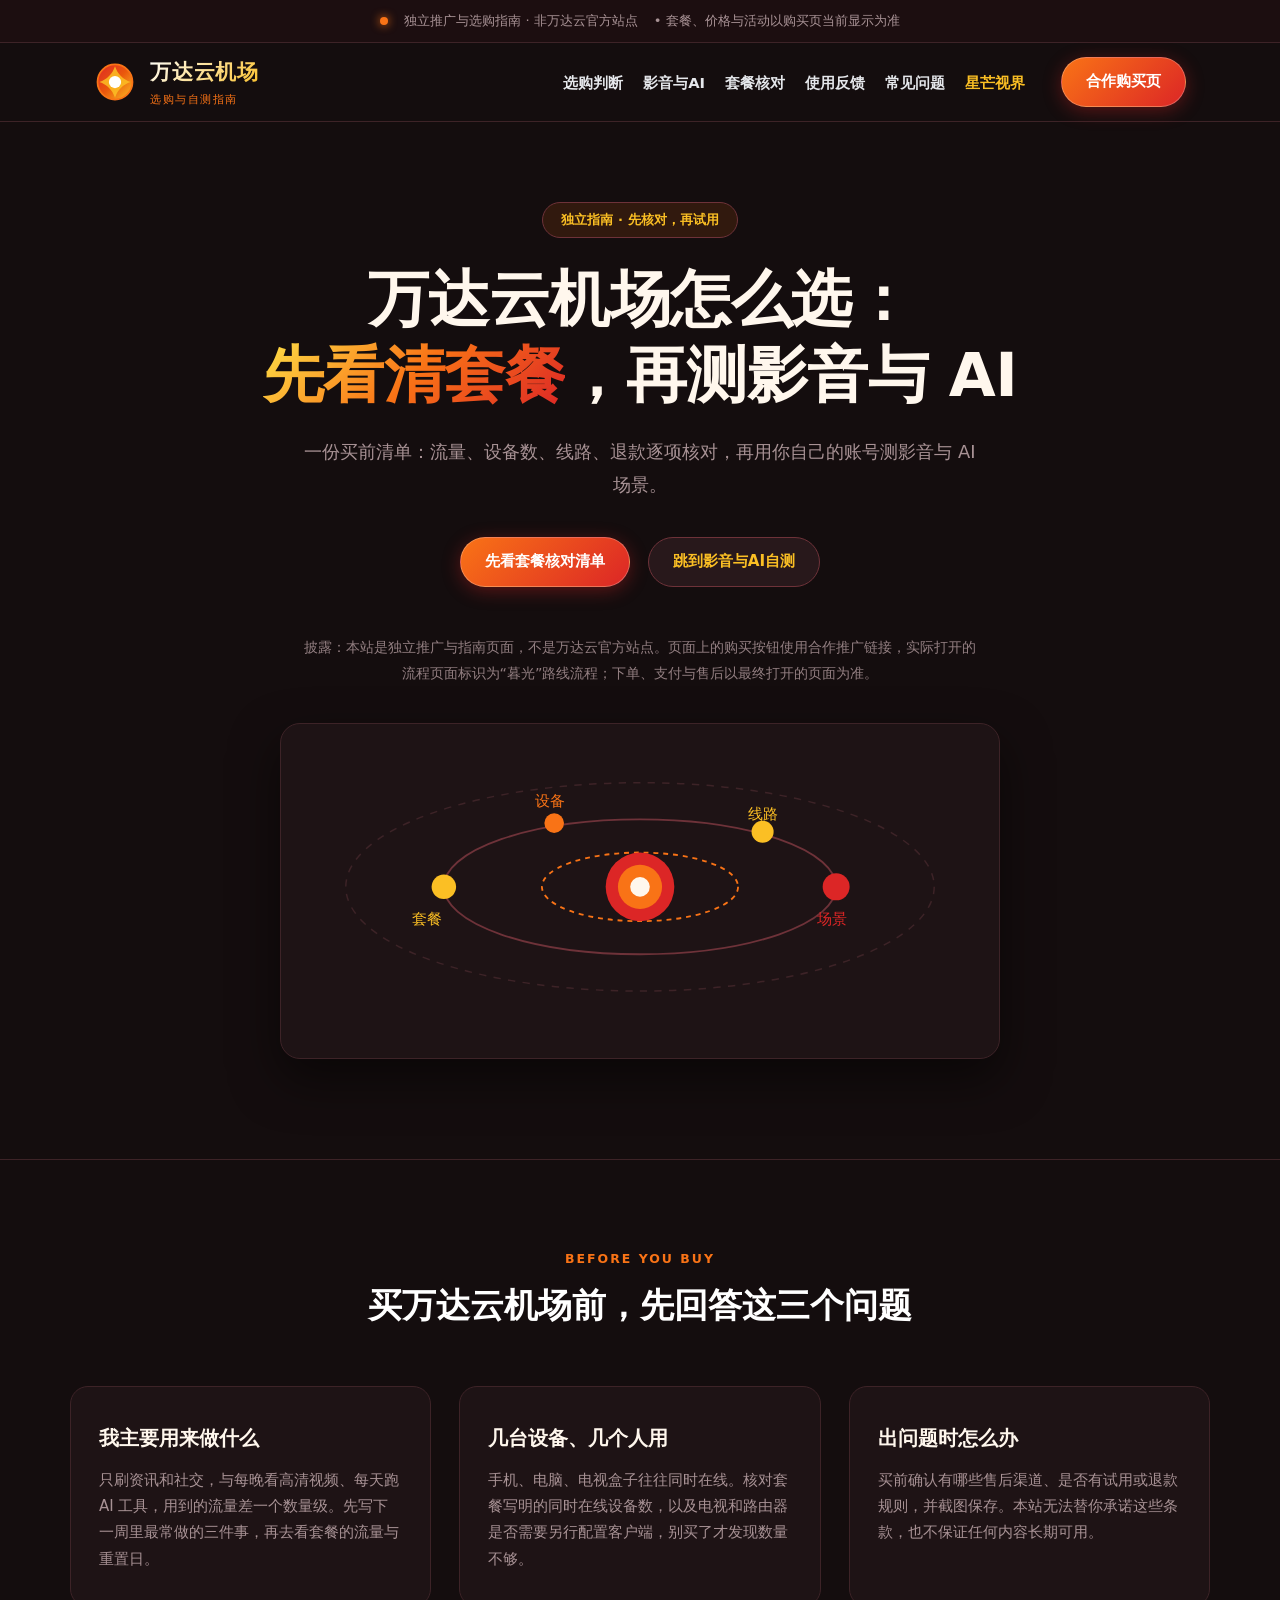
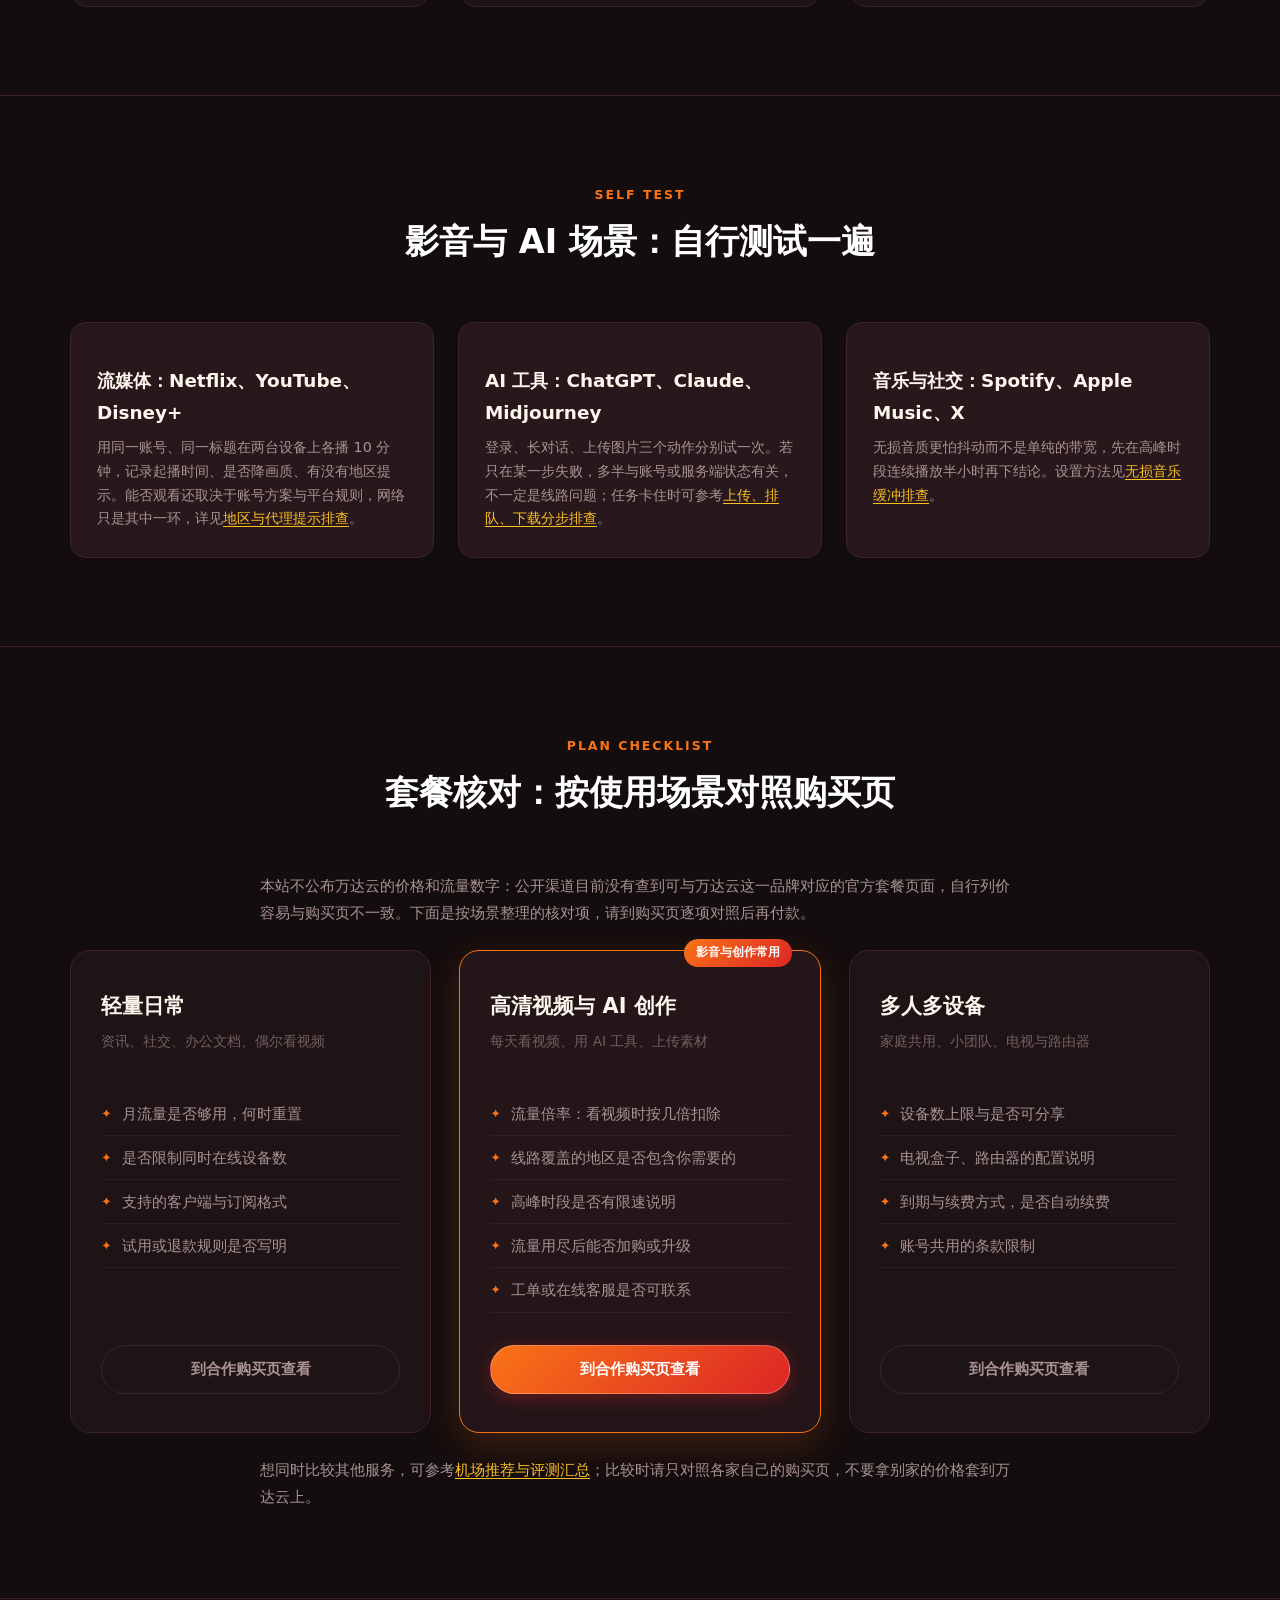
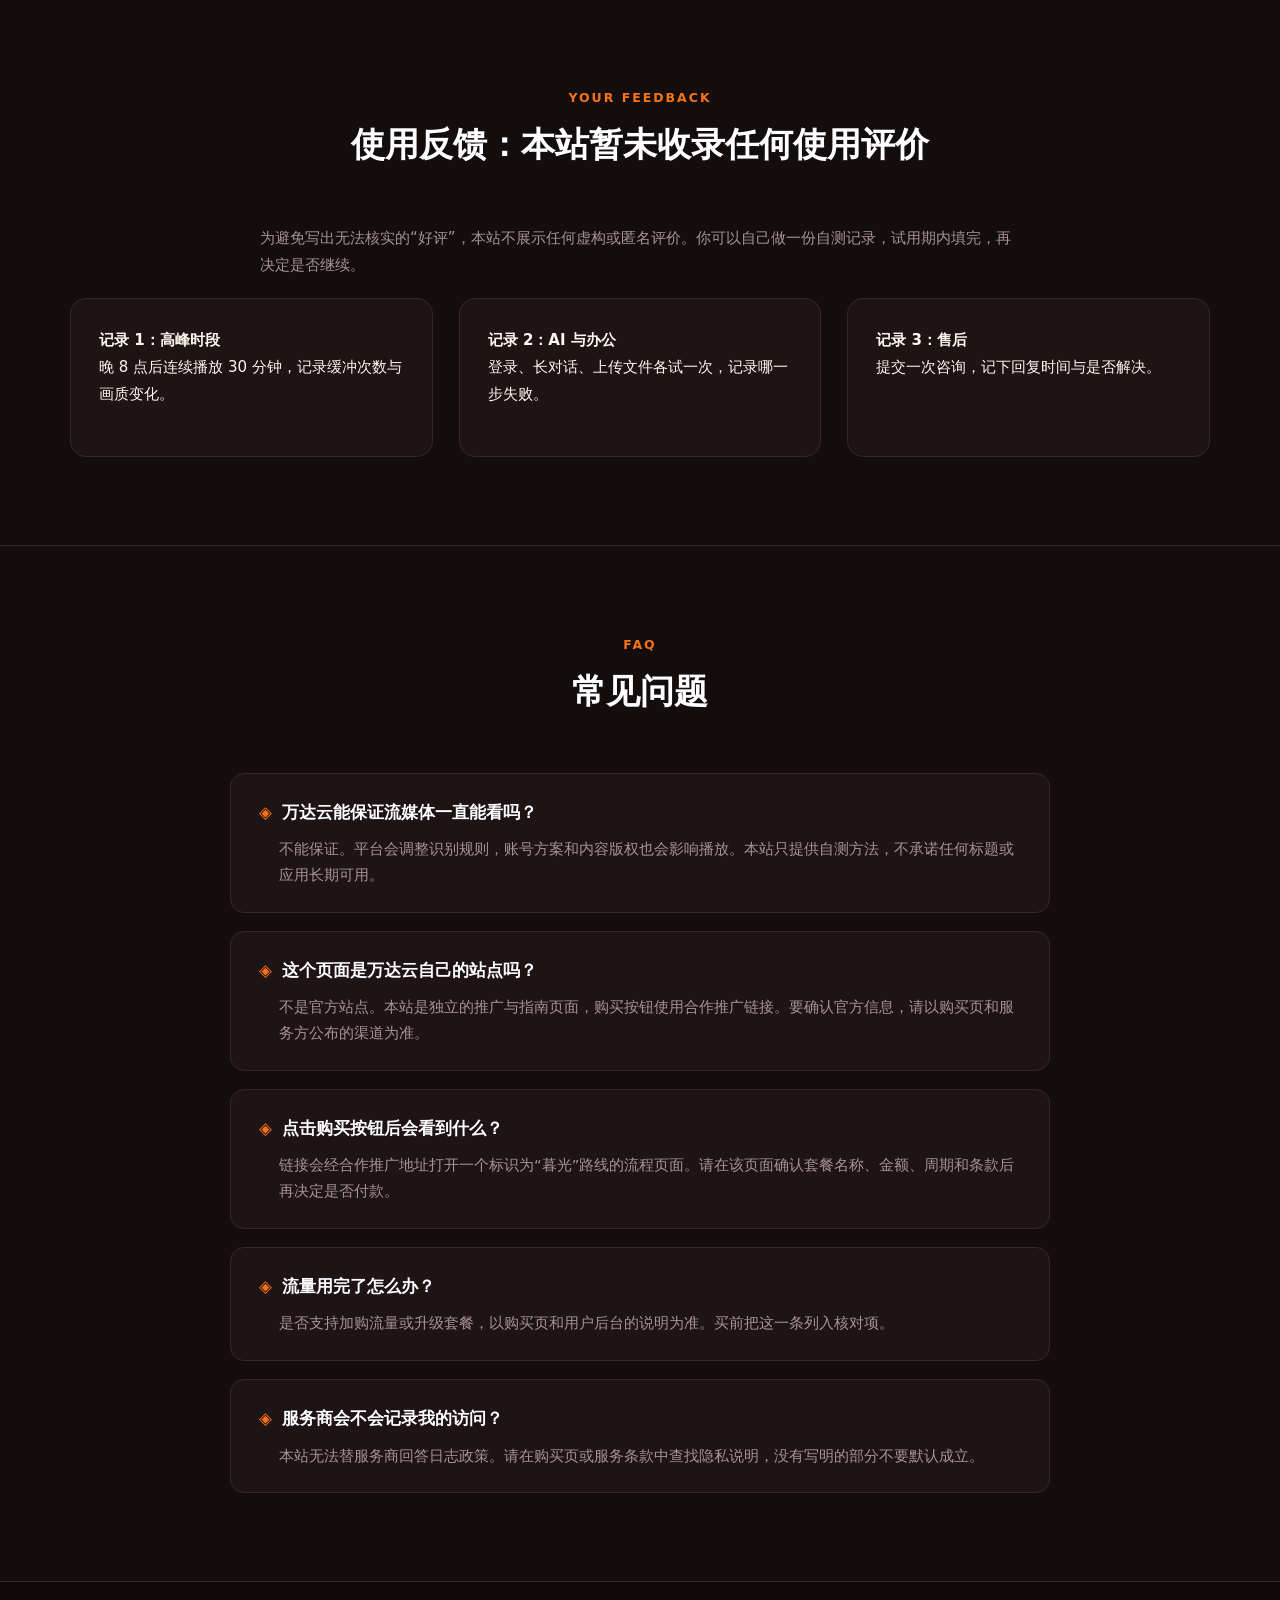
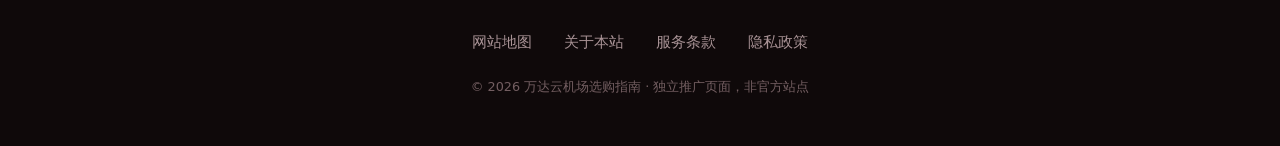
==== commit a8b87efb: "Checkpoint original landing guide revision before cross-review fixes" ====
--- a/index.html
+++ b/index.html
@@ -4,68 +4,31 @@
 <head>
 <meta charset="utf-8"/>
 <meta content="width=device-width, initial-scale=1.0" name="viewport"/>
-<title>万达云 - 流媒体、4K 视频与创作者加速服务 | 免费体验，先测再买</title>
-<meta content="让灵感跟随视野展开。万达云机场节点订阅聚焦影音浏览与创作工作中的连接需求，从查找素材、听歌看片到在线交流，按自己的任务了解服务。查看套餐的流量安排与设备支持，为日常创作和休闲挑选合适的连接方案。" name="description"/>
-<meta content="万达云, 万达云机场, 机场推荐, 流媒体加速, Netflix, YouTube, Apple TV, 创作者, 免费体验" name="keywords"/>
+<title>万达云机场怎么选：套餐核对、影音与AI场景自测指南</title>
+<meta content="万达云机场独立选购指南：购买前先核对流量重置、设备数、线路与退款，再用Netflix、YouTube、ChatGPT等常用场景做自测。本站为推广与指南页面，不是万达云官方站点，具体套餐以购买页为准。" name="description"/>
+<meta content="万达云, 万达云机场, 机场选购, 流媒体自测, AI访问, 套餐核对" name="keywords"/>
 <link href="https://wandayun.skin/" rel="canonical"/>
-<!-- Open Graph 社交卡片 -->
 <meta content="website" property="og:type"/>
-<meta content="万达云" property="og:site_name"/>
-<meta content="万达云 - 流媒体、4K 视频与创作者加速服务 | 免费体验，先测再买" property="og:title"/>
-<meta content="让灵感跟随视野展开。万达云机场节点订阅聚焦影音浏览与创作工作中的连接需求，从查找素材、听歌看片到在线交流，按自己的任务了解服务。查看套餐的流量安排与设备支持，为日常创作和休闲挑选合适的连接方案。" property="og:description"/>
+<meta content="万达云机场选购指南" property="og:site_name"/>
+<meta content="万达云机场怎么选：套餐核对、影音与AI场景自测指南" property="og:title"/>
+<meta content="购买前先核对流量重置、设备数、线路与退款，再用常用影音和AI场景做自测。本站为独立推广与指南页面。" property="og:description"/>
 <meta content="https://wandayun.skin/" property="og:url"/>
-<meta content="https://wandayun.skin/og-solar.jpg" property="og:image"/>
-<!-- Twitter Card -->
-<meta content="summary_large_image" name="twitter:card"/>
-<meta content="万达云 - 流媒体、4K 视频与创作者加速服务 | 免费体验，先测再买" name="twitter:title"/>
-<meta content="让灵感跟随视野展开。万达云机场节点订阅聚焦影音浏览与创作工作中的连接需求，从查找素材、听歌看片到在线交流，按自己的任务了解服务。查看套餐的流量安排与设备支持，为日常创作和休闲挑选合适的连接方案。" name="twitter:description"/>
-<meta content="https://wandayun.skin/og-solar.jpg" name="twitter:image"/>
-<!-- JSON-LD 结构化数据 (Schema.org Product) -->
-<script type="application/ld+json">
-  {
-    "@context": "https://schema.org",
-    "@type": "Product",
-    "name": "万达云恒星级8K流媒体与创作者网络加速服务",
-    "image": "https://wandayun.skin/og-solar.jpg",
-    "description": "万达云（Wandayun）专为8K超清流媒体与AIGC数字创作者构筑的高速专线网络加速服务，原生住宅IP解锁，极速秒开，全天候稳定输出。",
-    "brand": {
-      "@type": "Brand",
-      "name": "万达云"
-    },
-    "offers": {
-      "@type": "AggregateOffer",
-      "url": "https://ww012.twilightaff.com/#/?code=A56DH1Af",
-      "priceCurrency": "CNY",
-      "lowPrice": "18.00",
-      "highPrice": "88.00",
-      "offerCount": "3"
-    },
-    "aggregateRating": {
-      "@type": "AggregateRating",
-      "ratingValue": "4.9",
-      "reviewCount": "195",
-      "bestRating": "5",
-      "worstRating": "1"
-    }
-  }
-  </script>
+<meta content="summary" name="twitter:card"/>
+<meta content="万达云机场怎么选：套餐核对、影音与AI场景自测指南" name="twitter:title"/>
+<meta content="购买前先核对流量重置、设备数、线路与退款，再用常用影音和AI场景做自测。" name="twitter:description"/>
 <link href="style.css" rel="stylesheet"/>
 </head>
 <body>
-<!-- 顶部日冕状态公告条 -->
 <aside class="solar-ticker-strip">
 <div class="solar-ticker-inner">
 <span class="solar-flare-dot"></span>
-<span>万达云日冕专线集群：全天候 100% 恒星爆发状态</span>
-<span>• 亚太节点平均延迟 <b>14ms</b></span>
-<span>• 4K/8K 缓冲等待 <b>0.0s</b></span>
+<span>独立推广与选购指南 · 非万达云官方站点</span>
+<span>• 套餐、价格与活动以购买页当前显示为准</span>
 </div>
 </aside>
-<!-- 导航条 -->
 <header class="solar-stellar-nav">
 <div class="solar-nav-wrap">
-<a aria-label="万达云首页" class="solar-logo-link" href="index.html">
-<!-- 日冕耀斑与赤焰能量融入“万达云”文字矢量 Logo -->
+<a aria-label="万达云机场选购指南首页" class="solar-logo-link" href="index.html">
 <svg fill="none" height="42" viewbox="0 0 48 48" width="42" xmlns="http://www.w3.org/2000/svg">
 <circle cx="24" cy="24" fill="url(#solar-corona-grad)" r="20" stroke="#f97316" stroke-width="2"></circle>
 <path d="M24 6C27 15 33 21 42 24C33 27 27 33 24 42C21 33 15 27 6 24C15 21 21 15 24 6Z" fill="#fbbf24" opacity="0.85"></path>
@@ -79,297 +42,205 @@
 </defs>
 </svg>
 <div class="solar-brand-core">
-<span class="solar-brand-name">万达云</span>
-<span class="solar-brand-tag">STELLAR RADIANT NETWORK</span>
+<span class="solar-brand-name">万达云机场</span>
+<span class="solar-brand-tag">选购与自测指南</span>
 </div>
 </a>
 <nav aria-label="全站导航" class="solar-nav-menu">
-<a class="solar-nav-link" href="index.html#features">恒星实力</a>
-<a class="solar-nav-link" href="index.html#capabilities">8K视听</a>
-<a class="solar-nav-link" href="index.html#pricing">订阅方案</a>
-<a class="solar-nav-link" href="index.html#reviews">创作者声誉</a>
-<a class="solar-nav-link" href="index.html#faq">日冕答疑</a>
+<a class="solar-nav-link" href="index.html#features">选购判断</a>
+<a class="solar-nav-link" href="index.html#capabilities">影音与AI</a>
+<a class="solar-nav-link" href="index.html#pricing">套餐核对</a>
+<a class="solar-nav-link" href="index.html#reviews">使用反馈</a>
+<a class="solar-nav-link" href="index.html#faq">常见问题</a>
 <a class="solar-nav-link solar-nav-special" href="stellar-view.html">星芒视界</a>
 </nav>
 <div class="solar-nav-btns">
-<a class="solar-btn solar-btn-corona" href="https://ww012.twilightaff.com/#/?code=A56DH1Af" rel="nofollow" target="_blank">开通体验</a>
+<a class="solar-btn solar-btn-corona" href="https://ww012.twilightaff.com/#/?code=A56DH1Af" rel="nofollow" target="_blank">合作购买页</a>
 </div>
 </div>
 </header>
-<!-- 中心同心轨道舞台首屏 (Centered Immersive Orbit Hero) -->
 <main>
 <section class="solar-orbit-stage">
 <div class="solar-badge-capsule">
-<span>STELLAR CORONA 8K 流媒体直连中枢</span>
-</div>
-<h1 class="solar-hero-title">如恒星耀斑般爆发<br/><span>8K 极速连接</span>跨洋视界</h1>
-<p class="solar-hero-summary">让灵感跟随视野展开。万达云机场节点订阅聚焦影音浏览与创作工作中的连接需求，从查找素材、听歌看片到在线交流，按自己的任务了解服务。查看套餐的流量安排与设备支持，为日常创作和休闲挑选合适的连接方案。</p>
+<span>独立指南 · 先核对，再试用</span>
+</div>
+<h1 class="solar-hero-title">万达云机场怎么选：<br/><span>先看清套餐</span>，再测影音与 AI</h1>
+<p class="solar-hero-summary">一份买前清单：流量、设备数、线路、退款逐项核对，再用你自己的账号测影音与 AI 场景。</p>
 <div class="solar-actions-row">
-<a class="solar-btn solar-btn-corona" href="https://ww012.twilightaff.com/#/?code=A56DH1Af" rel="nofollow" target="_blank">立即开启恒星体验</a>
-<!-- 严格 dofollow 传递权重的 PBN 链接 -->
-<a class="solar-btn solar-btn-dofollow" href="#pricing">查看订阅方案</a>
-</div>
-<!-- 纯矢量日冕同心轨道视窗 (0ms加载, 0外部网络等待) -->
+<a class="solar-btn solar-btn-corona" href="#pricing">先看套餐核对清单</a>
+<a class="solar-btn solar-btn-dofollow" href="#capabilities">跳到影音与AI自测</a>
+</div>
+<p class="solar-hero-summary" style="font-size:0.9rem;opacity:.85">披露：本站是独立推广与指南页面，不是万达云官方站点。页面上的购买按钮使用合作推广链接，实际打开的流程页面标识为“暮光”路线流程；下单、支付与售后以最终打开的页面为准。</p>
 <div aria-hidden="true" class="solar-orbit-visual">
 <svg fill="none" style="width: 100%; height: auto;" viewbox="0 0 540 220" xmlns="http://www.w3.org/2000/svg">
-<!-- 轨道基准同心椭圆 -->
 <ellipse cx="270" cy="110" rx="240" ry="85" stroke="#3d2327" stroke-dasharray="6 6" stroke-width="1.2"></ellipse>
 <ellipse cx="270" cy="110" rx="160" ry="55" stroke="#6e3239" stroke-width="1.5"></ellipse>
 <ellipse cx="270" cy="110" rx="80" ry="28" stroke="#f97316" stroke-dasharray="4 4" stroke-width="1.5"></ellipse>
-<!-- 中心恒星核 -->
 <circle cx="270" cy="110" fill="#dc2626" r="28"></circle>
 <circle cx="270" cy="110" fill="#f97316" r="18"></circle>
 <circle cx="270" cy="110" fill="#fff7ed" r="8"></circle>
-<!-- 环绕卫星节点 (各区域枢纽) -->
 <circle cx="110" cy="110" fill="#fbbf24" r="10"></circle>
-<text fill="#fbbf24" font-family="sans-serif" font-size="11" x="75" y="140">东京 22ms</text>
+<text fill="#fbbf24" font-family="sans-serif" font-size="12" x="84" y="140">套餐</text>
 <circle cx="200" cy="58" fill="#f97316" r="8"></circle>
-<text fill="#f97316" font-family="sans-serif" font-size="11" x="175" y="44">香港 10ms</text>
+<text fill="#f97316" font-family="sans-serif" font-size="12" x="184" y="44">设备</text>
 <circle cx="370" cy="65" fill="#fbbf24" r="9"></circle>
-<text fill="#fbbf24" font-family="sans-serif" font-size="11" x="375" y="55">新加坡 38ms</text>
+<text fill="#fbbf24" font-family="sans-serif" font-size="12" x="358" y="55">线路</text>
 <circle cx="430" cy="110" fill="#dc2626" r="11"></circle>
-<text fill="#dc2626" font-family="sans-serif" font-size="11" x="410" y="140">美西 118ms</text>
+<text fill="#dc2626" font-family="sans-serif" font-size="12" x="414" y="140">场景</text>
 </svg>
 </div>
 </section>
-<!-- 核心特性 (随机化特色标题：全天候恒星级连接实力) -->
-<section class="solar-section-block">
-<div class="solar-section-container">
-<div class="solar-section-lead">
-<span class="solar-tag-sup">STELLAR ADVANTAGES</span>
-<h2 class="solar-section-title">全天候恒星级连接实力</h2>
+
+<section class="solar-section-block" id="features">
+<div class="solar-section-container">
+<div class="solar-section-lead">
+<span class="solar-tag-sup">BEFORE YOU BUY</span>
+<h2 class="solar-section-title">买万达云机场前，先回答这三个问题</h2>
 </div>
 <div class="solar-strength-deck">
-<!-- 卡片 1 (暖光渐变日冕耀斑矢量) -->
 <article class="solar-capsule-card">
-<div class="solar-icon-ring">
-<svg fill="none" height="32" viewbox="0 0 32 32" width="32">
-<circle cx="16" cy="16" r="10" stroke="#f97316" stroke-width="2"></circle>
-<path d="M16 2V6M16 26V30M2 16H6M26 16H30" stroke="#fbbf24" stroke-linecap="round" stroke-width="2.5"></path>
-<circle cx="16" cy="16" fill="#dc2626" r="4"></circle>
-</svg>
-</div>
-<h3 class="solar-card-heading">纯物理专线不拥堵</h3>
-<p class="solar-card-desc">
-              不与公网混流，独享跨洋专线带宽通道。无论晚间八九点高峰或是节假日访问洪峰，始终如恒星运转般稳定从容。
-            </p>
+<h3 class="solar-card-heading">我主要用来做什么</h3>
+<p class="solar-card-desc">只刷资讯和社交，与每晚看高清视频、每天跑 AI 工具，用到的流量差一个数量级。先写下一周里最常做的三件事，再去看套餐的流量与重置日。</p>
 </article>
-<!-- 卡片 2 (暖光渐变棱镜折射矢量) -->
 <article class="solar-capsule-card">
-<div class="solar-icon-ring">
-<svg fill="none" height="32" viewbox="0 0 32 32" width="32">
-<polygon points="16,4 28,26 4,26" stroke="#fbbf24" stroke-width="2"></polygon>
-<line stroke="#dc2626" stroke-width="2" x1="16" x2="24" y1="4" y2="20"></line>
-<circle cx="20" cy="12" fill="#f97316" r="3"></circle>
-</svg>
-</div>
-<h3 class="solar-card-heading">原生住宅级纯净 IP</h3>
-<p class="solar-card-desc">
-              海量高质量原生商用 IP 池定时洗涤轮换，彻底消除流媒体版权锁区与被风控验证码频繁打扰的烦恼。
-            </p>
+<h3 class="solar-card-heading">几台设备、几个人用</h3>
+<p class="solar-card-desc">手机、电脑、电视盒子往往同时在线。核对套餐写明的同时在线设备数，以及电视和路由器是否需要另行配置客户端，别买了才发现数量不够。</p>
 </article>
-<!-- 卡片 3 (暖光渐变原子环矢量) -->
 <article class="solar-capsule-card">
-<div class="solar-icon-ring">
-<svg fill="none" height="32" viewbox="0 0 32 32" width="32">
-<ellipse cx="16" cy="16" rx="14" ry="6" stroke="#f97316" stroke-width="1.8"></ellipse>
-<ellipse cx="16" cy="16" rx="6" ry="14" stroke="#fbbf24" stroke-width="1.8"></ellipse>
-<circle cx="16" cy="16" fill="#fff7ed" r="3.5"></circle>
-</svg>
-</div>
-<h3 class="solar-card-heading">全协议无缝兼容</h3>
-<p class="solar-card-desc">
-              支持 Hysteria 2、VLESS-Reality、Trojan 等高抗干扰混淆协议，深度穿透各类复杂网络防火墙环境。
-            </p>
+<h3 class="solar-card-heading">出问题时怎么办</h3>
+<p class="solar-card-desc">买前确认有哪些售后渠道、是否有试用或退款规则，并截图保存。本站无法替你承诺这些条款，也不保证任何内容长期可用。</p>
 </article>
 </div>
 </div>
 </section>
-<!-- 流媒体与AI场景 (随机化特色标题：8K超高清即时爆发体验) -->
-<section class="solar-section-block">
-<div class="solar-section-container">
-<div class="solar-section-lead">
-<span class="solar-tag-sup">CREATIVE &amp; STREAMING POWER</span>
-<h2 class="solar-section-title">8K超高清即时爆发体验</h2>
+
+<section class="solar-section-block" id="capabilities">
+<div class="solar-section-container">
+<div class="solar-section-lead">
+<span class="solar-tag-sup">SELF TEST</span>
+<h2 class="solar-section-title">影音与 AI 场景：自行测试一遍</h2>
 </div>
 <div class="solar-media-grid">
 <div class="solar-media-unit">
-<svg fill="none" height="32" viewbox="0 0 32 32" width="32">
-<circle cx="16" cy="16" r="13" stroke="#f97316" stroke-width="2"></circle>
-<path d="M13 11L22 16L13 21Z" fill="#fbbf24"></path>
-</svg>
-<h3>全球影视超清解锁</h3>
-<p>轻松点亮 Netflix 4K、Disney+、HBO Max、YouTube 8K 杜比视界，进度条拖至任意位置毫秒级起播。</p>
+<h3>流媒体：Netflix、YouTube、Disney+</h3>
+<p>用同一账号、同一标题在两台设备上各播 10 分钟，记录起播时间、是否降画质、有没有地区提示。能否观看还取决于账号方案与平台规则，网络只是其中一环，详见<a href="netflix-disney-region-unlock-mechanisms.html">地区与代理提示排查</a>。</p>
 </div>
 <div class="solar-media-unit">
-<svg fill="none" height="32" viewbox="0 0 32 32" width="32">
-<path d="M8 24C12 12 20 12 24 24" stroke="#fbbf24" stroke-linecap="round" stroke-width="2.5"></path>
-<circle cx="16" cy="10" fill="#f97316" r="4"></circle>
-</svg>
-<h3>前沿生成式 AI 加速</h3>
-<p>为 ChatGPT、Claude 3.5、Midjourney、Sora 等前沿大模型提供端到端低抖动通道，告别中断与频繁报错。</p>
+<h3>AI 工具：ChatGPT、Claude、Midjourney</h3>
+<p>登录、长对话、上传图片三个动作分别试一次。若只在某一步失败，多半与账号或服务端状态有关，不一定是线路问题；任务卡住时可参考<a href="aigc-creator-cloud-rendering-pipeline.html">上传、排队、下载分步排查</a>。</p>
 </div>
 <div class="solar-media-unit">
-<svg fill="none" height="32" viewbox="0 0 32 32" width="32">
-<rect height="20" rx="10" stroke="#dc2626" stroke-width="2" width="20" x="6" y="6"></rect>
-<circle cx="16" cy="16" fill="#fbbf24" r="5"></circle>
-</svg>
-<h3>无损数字音频与社交</h3>
-<p>流畅访问 Spotify Hi-Fi、Apple Music、Instagram、X (Twitter) 及海外高精度素材库，创作无界。</p>
-</div>
-</div>
-</div>
-</section>
-<!-- 定价对比表 (随机化特色标题：能量阶梯订阅方案) -->
+<h3>音乐与社交：Spotify、Apple Music、X</h3>
+<p>无损音质更怕抖动而不是单纯的带宽，先在高峰时段连续播放半小时再下结论。设置方法见<a href="overseas-music-lossless-streaming-guide.html">无损音乐缓冲排查</a>。</p>
+</div>
+</div>
+</div>
+</section>
+
 <section class="solar-section-block" id="pricing">
 <div class="solar-section-container">
 <div class="solar-section-lead">
-<span class="solar-tag-sup">PLANS &amp; PACKAGES</span>
-<h2 class="solar-section-title">能量阶梯订阅方案</h2>
-</div>
+<span class="solar-tag-sup">PLAN CHECKLIST</span>
+<h2 class="solar-section-title">套餐核对：按使用场景对照购买页</h2>
+</div>
+<p class="solar-card-desc" style="max-width:760px;margin:0 auto 24px">本站不公布万达云的价格和流量数字：公开渠道目前没有查到可与万达云这一品牌对应的官方套餐页面，自行列价容易与购买页不一致。下面是按场景整理的核对项，请到购买页逐项对照后再付款。</p>
 <div class="solar-pricing-grid">
-<!-- 阶梯 1 -->
 <div class="solar-price-pod">
-<div class="solar-pod-title">日冕火花 · 尝鲜版</div>
-<div class="solar-pod-sub">适合日常轻量刷推、查阅资讯与标清视频浏览</div>
-<div class="solar-num-val">¥19.00<span> / 月</span></div>
+<div class="solar-pod-title">轻量日常</div>
+<div class="solar-pod-sub">资讯、社交、办公文档、偶尔看视频</div>
 <ul class="solar-perk-list">
-<li>150 GB / 月高速专属流量</li>
-<li>允许 3 台设备同时使用</li>
-<li>覆盖香港、日本、新加坡核心节点</li>
-<li>支持 4K 流媒体流畅播放</li>
-<li>工单与知识库技术支持</li>
+<li>月流量是否够用，何时重置</li>
+<li>是否限制同时在线设备数</li>
+<li>支持的客户端与订阅格式</li>
+<li>试用或退款规则是否写明</li>
 </ul>
-<a class="solar-btn solar-btn-ghost" href="https://ww012.twilightaff.com/#/?code=A56DH1Af" rel="nofollow" target="_blank">开启尝鲜</a>
-</div>
-<!-- 阶梯 2 (旗舰热销) -->
+<a class="solar-btn solar-btn-ghost" href="https://ww012.twilightaff.com/#/?code=A56DH1Af" rel="nofollow" target="_blank">到合作购买页查看</a>
+</div>
 <div class="solar-price-pod popular">
-<div class="solar-pill-tag">BEST FOR STREAMING 爆款首选</div>
-<div class="solar-pod-title">日珥耀斑 · 创作者版</div>
-<div class="solar-pod-sub">专为 8K 超清流媒体发烧友与重度 AI 创作者全力打造</div>
-<div class="solar-num-val">¥38.00<span> / 月</span></div>
+<div class="solar-pill-tag">影音与创作常用</div>
+<div class="solar-pod-title">高清视频与 AI 创作</div>
+<div class="solar-pod-sub">每天看视频、用 AI 工具、上传素材</div>
 <ul class="solar-perk-list">
-<li>450 GB / 月纯物理专线流量</li>
-<li>允许 6 台设备同时在线</li>
-<li>全面原生解锁 Netflix / Disney+ / AI</li>
-<li>晚高峰 0 丢包物理 IEPL 保证</li>
-<li>峰值突发速率达 3 Gbps</li>
-<li>VIP 专家专属通道优先支持</li>
+<li>流量倍率：看视频时按几倍扣除</li>
+<li>线路覆盖的地区是否包含你需要的</li>
+<li>高峰时段是否有限速说明</li>
+<li>流量用尽后能否加购或升级</li>
+<li>工单或在线客服是否可联系</li>
 </ul>
-<a class="solar-btn solar-btn-corona" href="https://ww012.twilightaff.com/#/?code=A56DH1Af" rel="nofollow" target="_blank">立即开通创作者版</a>
-</div>
-<!-- 阶梯 3 -->
+<a class="solar-btn solar-btn-corona" href="https://ww012.twilightaff.com/#/?code=A56DH1Af" rel="nofollow" target="_blank">到合作购买页查看</a>
+</div>
 <div class="solar-price-pod">
-<div class="solar-pod-title">恒星聚变 · 团队工作室</div>
-<div class="solar-pod-sub">适合跨境电商团队、外贸工作室与大流量多终端场景</div>
-<div class="solar-num-val">¥75.00<span> / 月</span></div>
+<div class="solar-pod-title">多人多设备</div>
+<div class="solar-pod-sub">家庭共用、小团队、电视与路由器</div>
 <ul class="solar-perk-list">
-<li>1200 GB / 月超大容量能量池</li>
-<li>设备连接数无任何限制</li>
-<li>全节点万兆独立专线直连</li>
-<li>支持多线路 Anycast 冗余防灾</li>
-<li>定制专属落地住宅 IP 资源</li>
-<li>一对一客户经理 7×24 服务</li>
+<li>设备数上限与是否可分享</li>
+<li>电视盒子、路由器的配置说明</li>
+<li>到期与续费方式，是否自动续费</li>
+<li>账号共用的条款限制</li>
 </ul>
-<a class="solar-btn solar-btn-ghost" href="https://ww012.twilightaff.com/#/?code=A56DH1Af" rel="nofollow" target="_blank">开启工作室版</a>
-</div>
-</div>
-</div>
-</section>
-<!-- 用户评价 (随机化特色标题：来自跨洋创作者的真实回声) -->
-<section class="solar-section-block">
-<div class="solar-section-container">
-<div class="solar-section-lead">
-<span class="solar-tag-sup">CREATOR TESTIMONIALS</span>
-<h2 class="solar-section-title">来自跨洋创作者的真实回声</h2>
-</div>
+<a class="solar-btn solar-btn-ghost" href="https://ww012.twilightaff.com/#/?code=A56DH1Af" rel="nofollow" target="_blank">到合作购买页查看</a>
+</div>
+</div>
+<p class="solar-card-desc" style="max-width:760px;margin:24px auto 0">想同时比较其他服务，可参考<a href="https://dajichang.mom/">机场推荐与评测汇总</a>；比较时请只对照各家自己的购买页，不要拿别家的价格套到万达云上。</p>
+</div>
+</section>
+
+<section class="solar-section-block" id="reviews">
+<div class="solar-section-container">
+<div class="solar-section-lead">
+<span class="solar-tag-sup">YOUR FEEDBACK</span>
+<h2 class="solar-section-title">使用反馈：本站暂未收录任何使用评价</h2>
+</div>
+<p class="solar-card-desc" style="max-width:760px;margin:0 auto 20px">为避免写出无法核实的“好评”，本站不展示任何虚构或匿名评价。你可以自己做一份自测记录，试用期内填完，再决定是否继续。</p>
 <div class="solar-quotes-deck">
-<div class="solar-quote-pod">
-<p class="solar-quote-body">
-              “作为一名海外旅行 Vlog 剪辑师，每天需要上传几十 G 的 4K 素材到 YouTube，以往晚上经常传到一半断线。使用万达云后，上传带宽直接拉满，彻底解放了我的工作时间。”
-            </p>
-<div class="solar-author-box">
-<div class="solar-author-avatar">VL</div>
-<div>
-<strong>郭浩然</strong>
-<div class="solar-author-title">独立旅行纪录片导演</div>
-</div>
-</div>
-</div>
-<div class="solar-quote-pod">
-<p class="solar-quote-body">
-              “在万达云上用 Midjourney 和 Runway 跑高分辨率生图与视频，接口返回极其灵敏。最满意的是 IP 非常干净，从不会出现 Google 各种烦人的验证码图片。”
-            </p>
-<div class="solar-author-box">
-<div class="solar-author-avatar">DS</div>
-<div>
-<strong>苏雅</strong>
-<div class="solar-author-title">AIGC 概念视觉艺术家</div>
-</div>
-</div>
-</div>
-<div class="solar-quote-pod">
-<p class="solar-quote-body">
-              “家里索尼 OLED 电视上装了客户端，直接看 Netflix 4K 剧集如同本地播放一样秒开，HDR 高动态光影完全展现出来。客服态度也非常专业，响应极其迅速。”
-            </p>
-<div class="solar-author-box">
-<div class="solar-author-avatar">TV</div>
-<div>
-<strong>赵先生</strong>
-<div class="solar-author-title">高清家庭影院爱好者</div>
-</div>
-</div>
-</div>
-</div>
-</div>
-</section>
-<!-- 常见问题 (随机化特色标题：日冕网络使用与保障答疑) -->
-<section class="solar-section-block">
-<div class="solar-section-container">
-<div class="solar-section-lead">
-<span class="solar-tag-sup">FAQ ASSISTANCE</span>
-<h2 class="solar-section-title">日冕网络使用与保障答疑</h2>
+<div class="solar-quote-pod"><p class="solar-quote-body"><strong>记录 1：高峰时段</strong><br/>晚 8 点后连续播放 30 分钟，记录缓冲次数与画质变化。</p></div>
+<div class="solar-quote-pod"><p class="solar-quote-body"><strong>记录 2：AI 与办公</strong><br/>登录、长对话、上传文件各试一次，记录哪一步失败。</p></div>
+<div class="solar-quote-pod"><p class="solar-quote-body"><strong>记录 3：售后</strong><br/>提交一次咨询，记下回复时间与是否解决。</p></div>
+</div>
+</div>
+</section>
+
+<section class="solar-section-block" id="faq">
+<div class="solar-section-container">
+<div class="solar-section-lead">
+<span class="solar-tag-sup">FAQ</span>
+<h2 class="solar-section-title">常见问题</h2>
 </div>
 <div class="solar-faq-list">
 <div class="solar-faq-card">
-<div class="solar-faq-q">万达云节点能否保证流媒体长期解锁？</div>
-<div class="solar-faq-a">
-              万达云拥有专属流媒体运维团队，24小时动态监控各大流媒体平台的封锁风向。一旦发现某段 IP 被平台限制，智能调度系统会在分钟级内替换为纯净原生广播 IP，保障您的追剧体验不中断。
-            </div>
-</div>
-<div class="solar-faq-card">
-<div class="solar-faq-q">我可以在手机、平板和电视上同时使用吗？</div>
-<div class="solar-faq-a">
-              当然可以。每个订阅方案均提供了充裕的并发设备支持额度。您可以在 iPhone、安卓手机、Mac、Windows 电脑及 Android TV、Apple TV 等多个终端上同时登录使用。
-            </div>
-</div>
-<div class="solar-faq-card">
-<div class="solar-faq-q">如果我的当月流量用尽该怎么办？</div>
-<div class="solar-faq-a">
-              您可以在用户控制台随时购买流量重置包，或无缝补差价升级至更高阶的订阅方案，即买即生效，无需重新配置订阅链接。
-            </div>
-</div>
-<div class="solar-faq-card">
-<div class="solar-faq-q">万达云是否记录我的网络浏览轨迹？</div>
-<div class="solar-faq-a">
-              万达云坚持绝对的“零日志”原则。服务器采用无盘 RAM 纯内存架构，不记录您的任何网页访问、DNS 查询或下载记录，全链路数据高强度加密，充分捍卫您的数字隐私。
-            </div>
+<div class="solar-faq-q">万达云能保证流媒体一直能看吗？</div>
+<div class="solar-faq-a">不能保证。平台会调整识别规则，账号方案和内容版权也会影响播放。本站只提供自测方法，不承诺任何标题或应用长期可用。</div>
+</div>
+<div class="solar-faq-card">
+<div class="solar-faq-q">这个页面是万达云自己的站点吗？</div>
+<div class="solar-faq-a">不是官方站点。本站是独立的推广与指南页面，购买按钮使用合作推广链接。要确认官方信息，请以购买页和服务方公布的渠道为准。</div>
+</div>
+<div class="solar-faq-card">
+<div class="solar-faq-q">点击购买按钮后会看到什么？</div>
+<div class="solar-faq-a">链接会经合作推广地址打开一个标识为“暮光”路线的流程页面。请在该页面确认套餐名称、金额、周期和条款后再决定是否付款。</div>
+</div>
+<div class="solar-faq-card">
+<div class="solar-faq-q">流量用完了怎么办？</div>
+<div class="solar-faq-a">是否支持加购流量或升级套餐，以购买页和用户后台的说明为准。买前把这一条列入核对项。</div>
+</div>
+<div class="solar-faq-card">
+<div class="solar-faq-q">服务商会不会记录我的访问？</div>
+<div class="solar-faq-a">本站无法替服务商回答日志政策。请在购买页或服务条款中查找隐私说明，没有写明的部分不要默认成立。</div>
 </div>
 </div>
 </div>
 </section>
 </main>
-<!-- 规范页脚 (严格只展示四个页面标题，单页独立呈现) -->
 <footer class="solar-island-footer">
 <div class="solar-section-container">
 <nav aria-label="法律声明与站点索引" class="solar-footer-links">
 <a href="sitemap.html">网站地图</a>
-<a href="about.html">关于我们</a>
+<a href="about.html">关于本站</a>
 <a href="terms.html">服务条款</a>
 <a href="privacy.html">隐私政策</a>
 </nav>
 <div class="solar-copy-line">
-        © 2026 万达云 WANDAYUN. All Rights Reserved. 恒星级光速网络加速中枢.
+        © 2026 万达云机场选购指南 · 独立推广页面，非官方站点
       </div>
 </div>
 </footer>
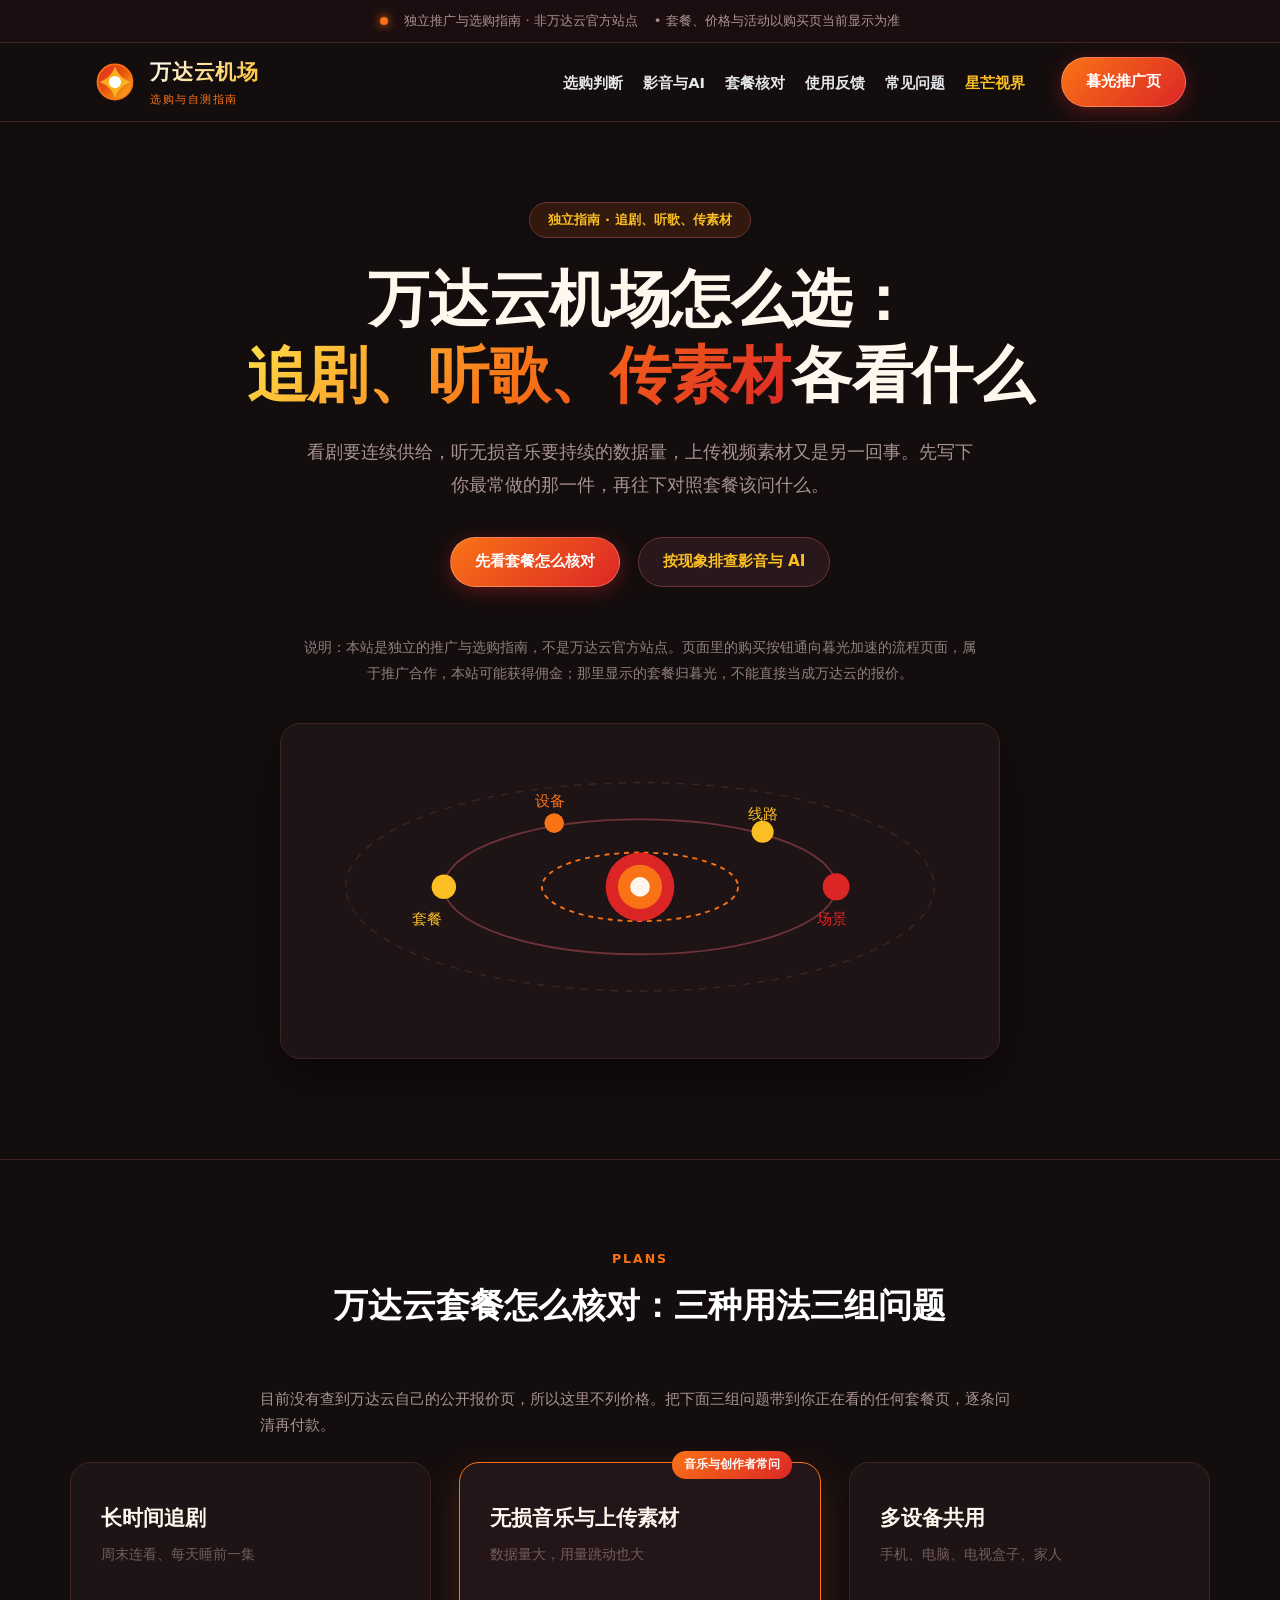
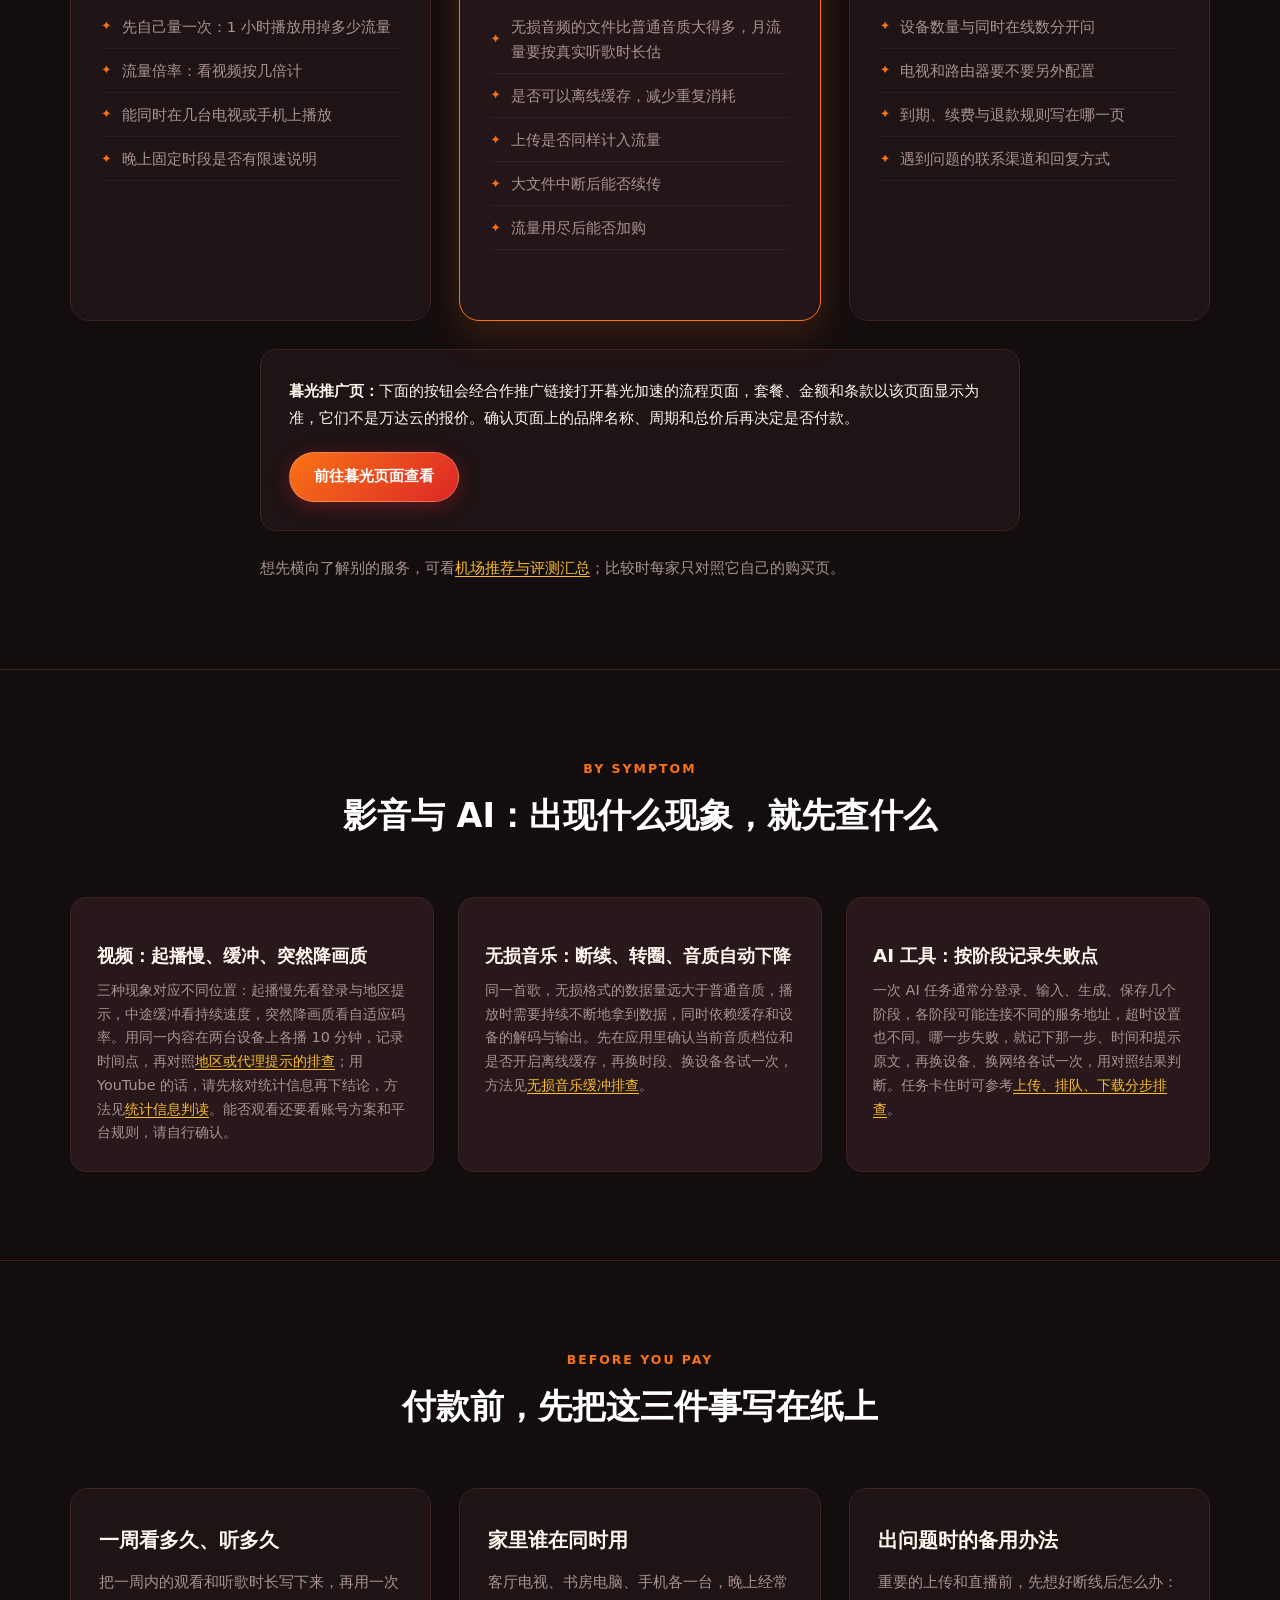
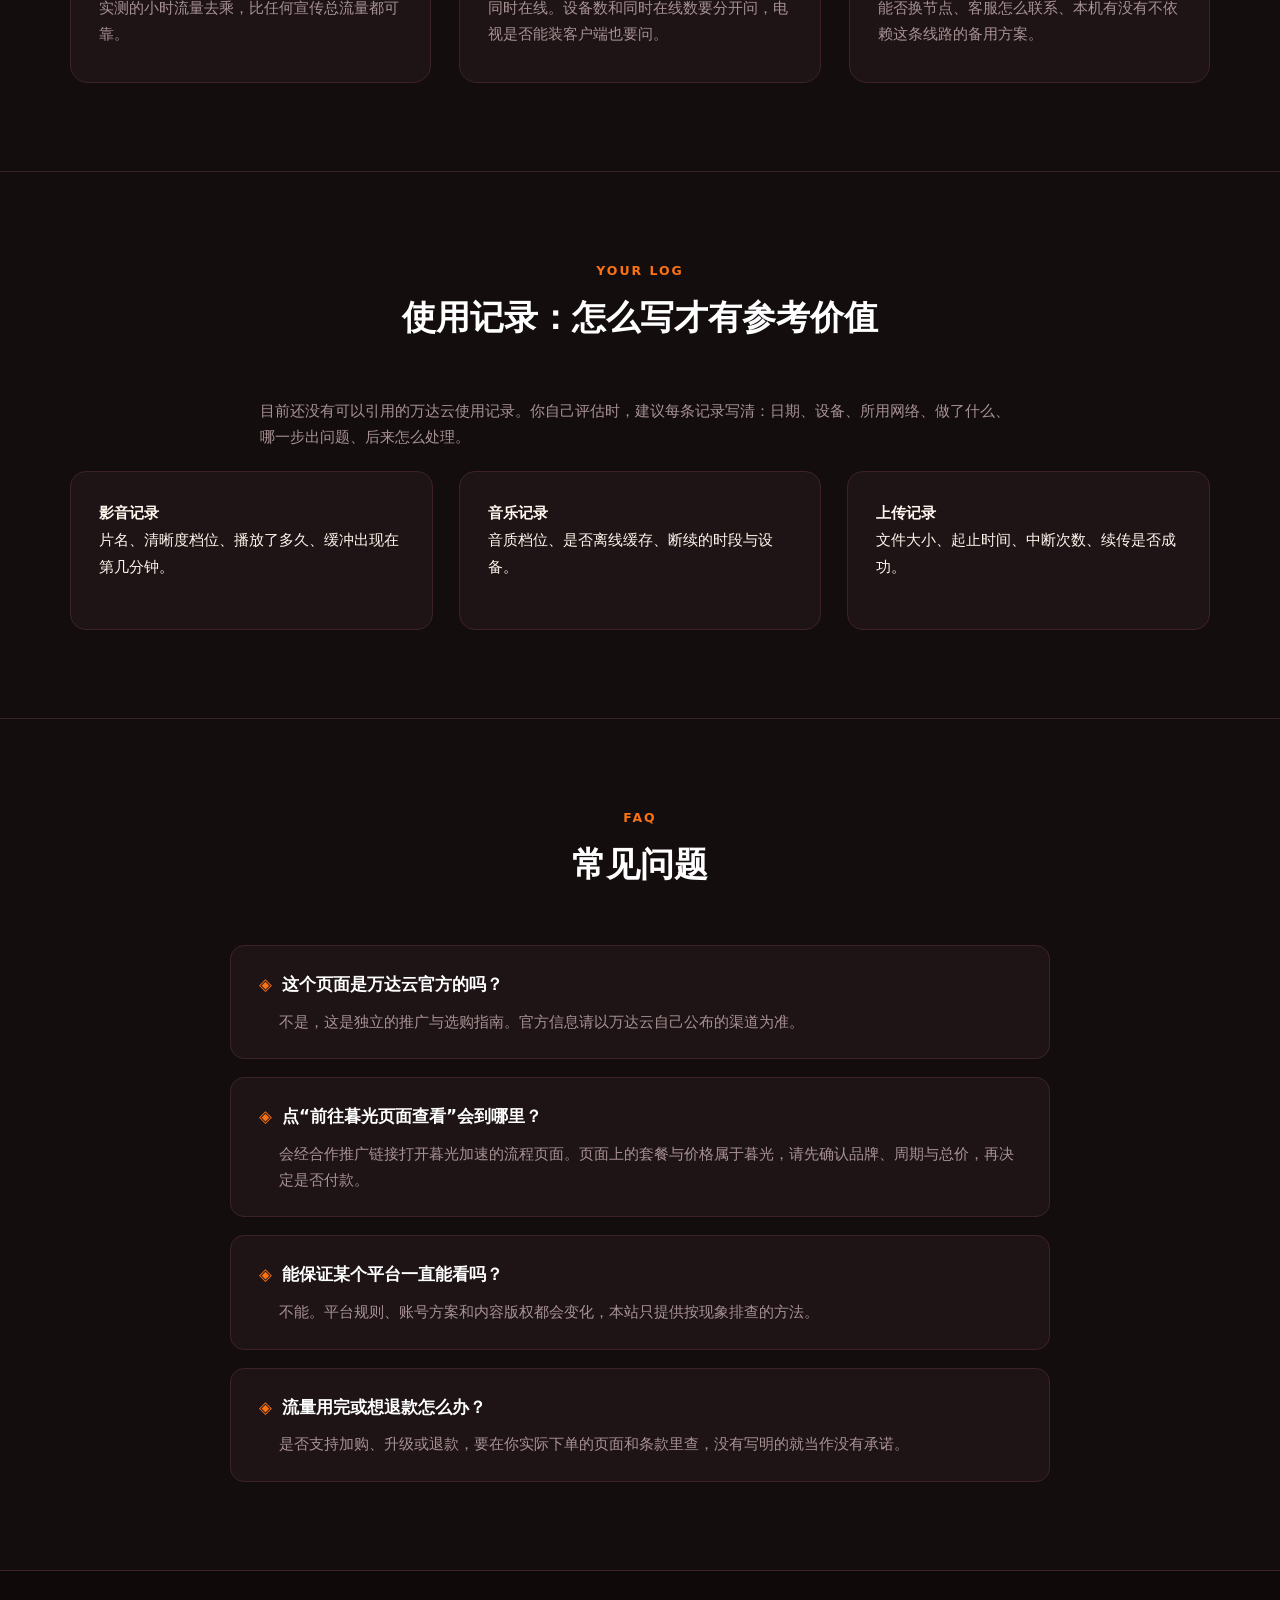
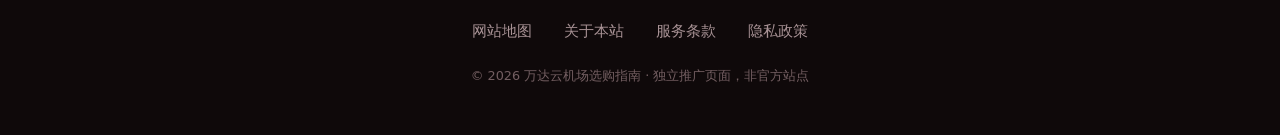
==== commit d63496a6: "Resolve cross-review factual and brand identity issues" ====
--- a/index.html
+++ b/index.html
@@ -4,18 +4,18 @@
 <head>
 <meta charset="utf-8"/>
 <meta content="width=device-width, initial-scale=1.0" name="viewport"/>
-<title>万达云机场怎么选：套餐核对、影音与AI场景自测指南</title>
-<meta content="万达云机场独立选购指南：购买前先核对流量重置、设备数、线路与退款，再用Netflix、YouTube、ChatGPT等常用场景做自测。本站为推广与指南页面，不是万达云官方站点，具体套餐以购买页为准。" name="description"/>
+<title>万达云机场怎么选：追剧、听歌与上传素材的套餐核对指南</title>
+<meta content="万达云机场选购指南：按追剧、无损音乐、创作者上传三种用法核对套餐，并按现象排查影音与AI问题。本站为独立推广页，不是官方站点。" name="description"/>
 <meta content="万达云, 万达云机场, 机场选购, 流媒体自测, AI访问, 套餐核对" name="keywords"/>
 <link href="https://wandayun.skin/" rel="canonical"/>
 <meta content="website" property="og:type"/>
 <meta content="万达云机场选购指南" property="og:site_name"/>
-<meta content="万达云机场怎么选：套餐核对、影音与AI场景自测指南" property="og:title"/>
-<meta content="购买前先核对流量重置、设备数、线路与退款，再用常用影音和AI场景做自测。本站为独立推广与指南页面。" property="og:description"/>
+<meta content="万达云机场怎么选：追剧、听歌与上传素材的套餐核对指南" property="og:title"/>
+<meta content="按追剧、无损音乐、创作者上传三种用法核对套餐，并按现象排查影音与AI问题。" property="og:description"/>
 <meta content="https://wandayun.skin/" property="og:url"/>
 <meta content="summary" name="twitter:card"/>
-<meta content="万达云机场怎么选：套餐核对、影音与AI场景自测指南" name="twitter:title"/>
-<meta content="购买前先核对流量重置、设备数、线路与退款，再用常用影音和AI场景做自测。" name="twitter:description"/>
+<meta content="万达云机场怎么选：追剧、听歌与上传素材的套餐核对指南" name="twitter:title"/>
+<meta content="按追剧、无损音乐、创作者上传三种用法核对套餐，并按现象排查影音与AI问题。" name="twitter:description"/>
 <link href="style.css" rel="stylesheet"/>
 </head>
 <body>
@@ -55,22 +55,22 @@
 <a class="solar-nav-link solar-nav-special" href="stellar-view.html">星芒视界</a>
 </nav>
 <div class="solar-nav-btns">
-<a class="solar-btn solar-btn-corona" href="https://ww012.twilightaff.com/#/?code=A56DH1Af" rel="nofollow" target="_blank">合作购买页</a>
+<a class="solar-btn solar-btn-corona" href="https://ww012.twilightaff.com/#/?code=A56DH1Af" rel="nofollow" target="_blank">暮光推广页</a>
 </div>
 </div>
 </header>
 <main>
 <section class="solar-orbit-stage">
 <div class="solar-badge-capsule">
-<span>独立指南 · 先核对，再试用</span>
-</div>
-<h1 class="solar-hero-title">万达云机场怎么选：<br/><span>先看清套餐</span>，再测影音与 AI</h1>
-<p class="solar-hero-summary">一份买前清单：流量、设备数、线路、退款逐项核对，再用你自己的账号测影音与 AI 场景。</p>
+<span>独立指南 · 追剧、听歌、传素材</span>
+</div>
+<h1 class="solar-hero-title">万达云机场怎么选：<br/><span>追剧、听歌、传素材</span>各看什么</h1>
+<p class="solar-hero-summary">看剧要连续供给，听无损音乐要持续的数据量，上传视频素材又是另一回事。先写下你最常做的那一件，再往下对照套餐该问什么。</p>
 <div class="solar-actions-row">
-<a class="solar-btn solar-btn-corona" href="#pricing">先看套餐核对清单</a>
-<a class="solar-btn solar-btn-dofollow" href="#capabilities">跳到影音与AI自测</a>
-</div>
-<p class="solar-hero-summary" style="font-size:0.9rem;opacity:.85">披露：本站是独立推广与指南页面，不是万达云官方站点。页面上的购买按钮使用合作推广链接，实际打开的流程页面标识为“暮光”路线流程；下单、支付与售后以最终打开的页面为准。</p>
+<a class="solar-btn solar-btn-corona" href="#pricing">先看套餐怎么核对</a>
+<a class="solar-btn solar-btn-dofollow" href="#capabilities">按现象排查影音与 AI</a>
+</div>
+<p class="solar-hero-summary" style="font-size:0.9rem;opacity:.85">说明：本站是独立的推广与选购指南，不是万达云官方站点。页面里的购买按钮通向暮光加速的流程页面，属于推广合作，本站可能获得佣金；那里显示的套餐归暮光，不能直接当成万达云的报价。</p>
 <div aria-hidden="true" class="solar-orbit-visual">
 <svg fill="none" style="width: 100%; height: auto;" viewbox="0 0 540 220" xmlns="http://www.w3.org/2000/svg">
 <ellipse cx="270" cy="110" rx="240" ry="85" stroke="#3d2327" stroke-dasharray="6 6" stroke-width="1.2"></ellipse>
@@ -91,111 +91,112 @@
 </div>
 </section>
 
+<section class="solar-section-block" id="pricing">
+<div class="solar-section-container">
+<div class="solar-section-lead">
+<span class="solar-tag-sup">PLANS</span>
+<h2 class="solar-section-title">万达云套餐怎么核对：三种用法三组问题</h2>
+</div>
+<p class="solar-card-desc" style="max-width:760px;margin:0 auto 24px">目前没有查到万达云自己的公开报价页，所以这里不列价格。把下面三组问题带到你正在看的任何套餐页，逐条问清再付款。</p>
+<div class="solar-pricing-grid">
+<div class="solar-price-pod">
+<div class="solar-pod-title">长时间追剧</div>
+<div class="solar-pod-sub">周末连看、每天睡前一集</div>
+<ul class="solar-perk-list">
+<li>先自己量一次：1 小时播放用掉多少流量</li>
+<li>流量倍率：看视频按几倍计</li>
+<li>能同时在几台电视或手机上播放</li>
+<li>晚上固定时段是否有限速说明</li>
+</ul>
+</div>
+<div class="solar-price-pod popular">
+<div class="solar-pill-tag">音乐与创作者常问</div>
+<div class="solar-pod-title">无损音乐与上传素材</div>
+<div class="solar-pod-sub">数据量大，用量跳动也大</div>
+<ul class="solar-perk-list">
+<li>无损音频的文件比普通音质大得多，月流量要按真实听歌时长估</li>
+<li>是否可以离线缓存，减少重复消耗</li>
+<li>上传是否同样计入流量</li>
+<li>大文件中断后能否续传</li>
+<li>流量用尽后能否加购</li>
+</ul>
+</div>
+<div class="solar-price-pod">
+<div class="solar-pod-title">多设备共用</div>
+<div class="solar-pod-sub">手机、电脑、电视盒子、家人</div>
+<ul class="solar-perk-list">
+<li>设备数量与同时在线数分开问</li>
+<li>电视和路由器要不要另外配置</li>
+<li>到期、续费与退款规则写在哪一页</li>
+<li>遇到问题的联系渠道和回复方式</li>
+</ul>
+</div>
+</div>
+<div class="solar-quote-pod" style="max-width:760px;margin:28px auto 0">
+<p class="solar-quote-body"><strong>暮光推广页：</strong>下面的按钮会经合作推广链接打开暮光加速的流程页面，套餐、金额和条款以该页面显示为准，它们不是万达云的报价。确认页面上的品牌名称、周期和总价后再决定是否付款。</p>
+<p style="margin-top:14px"><a class="solar-btn solar-btn-corona" href="https://ww012.twilightaff.com/#/?code=A56DH1Af" rel="nofollow" target="_blank">前往暮光页面查看</a></p>
+</div>
+<p class="solar-card-desc" style="max-width:760px;margin:24px auto 0">想先横向了解别的服务，可看<a href="https://dajichang.mom/">机场推荐与评测汇总</a>；比较时每家只对照它自己的购买页。</p>
+</div>
+</section>
+
+<section class="solar-section-block" id="capabilities">
+<div class="solar-section-container">
+<div class="solar-section-lead">
+<span class="solar-tag-sup">BY SYMPTOM</span>
+<h2 class="solar-section-title">影音与 AI：出现什么现象，就先查什么</h2>
+</div>
+<div class="solar-media-grid">
+<div class="solar-media-unit">
+<h3>视频：起播慢、缓冲、突然降画质</h3>
+<p>三种现象对应不同位置：起播慢先看登录与地区提示，中途缓冲看持续速度，突然降画质看自适应码率。用同一内容在两台设备上各播 10 分钟，记录时间点，再对照<a href="netflix-disney-region-unlock-mechanisms.html">地区或代理提示的排查</a>；用 YouTube 的话，请先核对统计信息再下结论，方法见<a href="youtube-premium-family-speed-troubleshooting.html">统计信息判读</a>。能否观看还要看账号方案和平台规则，请自行确认。</p>
+</div>
+<div class="solar-media-unit">
+<h3>无损音乐：断续、转圈、音质自动下降</h3>
+<p>同一首歌，无损格式的数据量远大于普通音质，播放时需要持续不断地拿到数据，同时依赖缓存和设备的解码与输出。先在应用里确认当前音质档位和是否开启离线缓存，再换时段、换设备各试一次，方法见<a href="overseas-music-lossless-streaming-guide.html">无损音乐缓冲排查</a>。</p>
+</div>
+<div class="solar-media-unit">
+<h3>AI 工具：按阶段记录失败点</h3>
+<p>一次 AI 任务通常分登录、输入、生成、保存几个阶段，各阶段可能连接不同的服务地址，超时设置也不同。哪一步失败，就记下那一步、时间和提示原文，再换设备、换网络各试一次，用对照结果判断。任务卡住时可参考<a href="aigc-creator-cloud-rendering-pipeline.html">上传、排队、下载分步排查</a>。</p>
+</div>
+</div>
+</div>
+</section>
+
 <section class="solar-section-block" id="features">
 <div class="solar-section-container">
 <div class="solar-section-lead">
-<span class="solar-tag-sup">BEFORE YOU BUY</span>
-<h2 class="solar-section-title">买万达云机场前，先回答这三个问题</h2>
+<span class="solar-tag-sup">BEFORE YOU PAY</span>
+<h2 class="solar-section-title">付款前，先把这三件事写在纸上</h2>
 </div>
 <div class="solar-strength-deck">
 <article class="solar-capsule-card">
-<h3 class="solar-card-heading">我主要用来做什么</h3>
-<p class="solar-card-desc">只刷资讯和社交，与每晚看高清视频、每天跑 AI 工具，用到的流量差一个数量级。先写下一周里最常做的三件事，再去看套餐的流量与重置日。</p>
+<h3 class="solar-card-heading">一周看多久、听多久</h3>
+<p class="solar-card-desc">把一周内的观看和听歌时长写下来，再用一次实测的小时流量去乘，比任何宣传总流量都可靠。</p>
 </article>
 <article class="solar-capsule-card">
-<h3 class="solar-card-heading">几台设备、几个人用</h3>
-<p class="solar-card-desc">手机、电脑、电视盒子往往同时在线。核对套餐写明的同时在线设备数，以及电视和路由器是否需要另行配置客户端，别买了才发现数量不够。</p>
+<h3 class="solar-card-heading">家里谁在同时用</h3>
+<p class="solar-card-desc">客厅电视、书房电脑、手机各一台，晚上经常同时在线。设备数和同时在线数要分开问，电视是否能装客户端也要问。</p>
 </article>
 <article class="solar-capsule-card">
-<h3 class="solar-card-heading">出问题时怎么办</h3>
-<p class="solar-card-desc">买前确认有哪些售后渠道、是否有试用或退款规则，并截图保存。本站无法替你承诺这些条款，也不保证任何内容长期可用。</p>
+<h3 class="solar-card-heading">出问题时的备用办法</h3>
+<p class="solar-card-desc">重要的上传和直播前，先想好断线后怎么办：能否换节点、客服怎么联系、本机有没有不依赖这条线路的备用方案。</p>
 </article>
 </div>
 </div>
 </section>
 
-<section class="solar-section-block" id="capabilities">
-<div class="solar-section-container">
-<div class="solar-section-lead">
-<span class="solar-tag-sup">SELF TEST</span>
-<h2 class="solar-section-title">影音与 AI 场景：自行测试一遍</h2>
-</div>
-<div class="solar-media-grid">
-<div class="solar-media-unit">
-<h3>流媒体：Netflix、YouTube、Disney+</h3>
-<p>用同一账号、同一标题在两台设备上各播 10 分钟，记录起播时间、是否降画质、有没有地区提示。能否观看还取决于账号方案与平台规则，网络只是其中一环，详见<a href="netflix-disney-region-unlock-mechanisms.html">地区与代理提示排查</a>。</p>
-</div>
-<div class="solar-media-unit">
-<h3>AI 工具：ChatGPT、Claude、Midjourney</h3>
-<p>登录、长对话、上传图片三个动作分别试一次。若只在某一步失败，多半与账号或服务端状态有关，不一定是线路问题；任务卡住时可参考<a href="aigc-creator-cloud-rendering-pipeline.html">上传、排队、下载分步排查</a>。</p>
-</div>
-<div class="solar-media-unit">
-<h3>音乐与社交：Spotify、Apple Music、X</h3>
-<p>无损音质更怕抖动而不是单纯的带宽，先在高峰时段连续播放半小时再下结论。设置方法见<a href="overseas-music-lossless-streaming-guide.html">无损音乐缓冲排查</a>。</p>
-</div>
-</div>
-</div>
-</section>
-
-<section class="solar-section-block" id="pricing">
-<div class="solar-section-container">
-<div class="solar-section-lead">
-<span class="solar-tag-sup">PLAN CHECKLIST</span>
-<h2 class="solar-section-title">套餐核对：按使用场景对照购买页</h2>
-</div>
-<p class="solar-card-desc" style="max-width:760px;margin:0 auto 24px">本站不公布万达云的价格和流量数字：公开渠道目前没有查到可与万达云这一品牌对应的官方套餐页面，自行列价容易与购买页不一致。下面是按场景整理的核对项，请到购买页逐项对照后再付款。</p>
-<div class="solar-pricing-grid">
-<div class="solar-price-pod">
-<div class="solar-pod-title">轻量日常</div>
-<div class="solar-pod-sub">资讯、社交、办公文档、偶尔看视频</div>
-<ul class="solar-perk-list">
-<li>月流量是否够用，何时重置</li>
-<li>是否限制同时在线设备数</li>
-<li>支持的客户端与订阅格式</li>
-<li>试用或退款规则是否写明</li>
-</ul>
-<a class="solar-btn solar-btn-ghost" href="https://ww012.twilightaff.com/#/?code=A56DH1Af" rel="nofollow" target="_blank">到合作购买页查看</a>
-</div>
-<div class="solar-price-pod popular">
-<div class="solar-pill-tag">影音与创作常用</div>
-<div class="solar-pod-title">高清视频与 AI 创作</div>
-<div class="solar-pod-sub">每天看视频、用 AI 工具、上传素材</div>
-<ul class="solar-perk-list">
-<li>流量倍率：看视频时按几倍扣除</li>
-<li>线路覆盖的地区是否包含你需要的</li>
-<li>高峰时段是否有限速说明</li>
-<li>流量用尽后能否加购或升级</li>
-<li>工单或在线客服是否可联系</li>
-</ul>
-<a class="solar-btn solar-btn-corona" href="https://ww012.twilightaff.com/#/?code=A56DH1Af" rel="nofollow" target="_blank">到合作购买页查看</a>
-</div>
-<div class="solar-price-pod">
-<div class="solar-pod-title">多人多设备</div>
-<div class="solar-pod-sub">家庭共用、小团队、电视与路由器</div>
-<ul class="solar-perk-list">
-<li>设备数上限与是否可分享</li>
-<li>电视盒子、路由器的配置说明</li>
-<li>到期与续费方式，是否自动续费</li>
-<li>账号共用的条款限制</li>
-</ul>
-<a class="solar-btn solar-btn-ghost" href="https://ww012.twilightaff.com/#/?code=A56DH1Af" rel="nofollow" target="_blank">到合作购买页查看</a>
-</div>
-</div>
-<p class="solar-card-desc" style="max-width:760px;margin:24px auto 0">想同时比较其他服务，可参考<a href="https://dajichang.mom/">机场推荐与评测汇总</a>；比较时请只对照各家自己的购买页，不要拿别家的价格套到万达云上。</p>
-</div>
-</section>
-
 <section class="solar-section-block" id="reviews">
 <div class="solar-section-container">
 <div class="solar-section-lead">
-<span class="solar-tag-sup">YOUR FEEDBACK</span>
-<h2 class="solar-section-title">使用反馈：本站暂未收录任何使用评价</h2>
-</div>
-<p class="solar-card-desc" style="max-width:760px;margin:0 auto 20px">为避免写出无法核实的“好评”，本站不展示任何虚构或匿名评价。你可以自己做一份自测记录，试用期内填完，再决定是否继续。</p>
+<span class="solar-tag-sup">YOUR LOG</span>
+<h2 class="solar-section-title">使用记录：怎么写才有参考价值</h2>
+</div>
+<p class="solar-card-desc" style="max-width:760px;margin:0 auto 20px">目前还没有可以引用的万达云使用记录。你自己评估时，建议每条记录写清：日期、设备、所用网络、做了什么、哪一步出问题、后来怎么处理。</p>
 <div class="solar-quotes-deck">
-<div class="solar-quote-pod"><p class="solar-quote-body"><strong>记录 1：高峰时段</strong><br/>晚 8 点后连续播放 30 分钟，记录缓冲次数与画质变化。</p></div>
-<div class="solar-quote-pod"><p class="solar-quote-body"><strong>记录 2：AI 与办公</strong><br/>登录、长对话、上传文件各试一次，记录哪一步失败。</p></div>
-<div class="solar-quote-pod"><p class="solar-quote-body"><strong>记录 3：售后</strong><br/>提交一次咨询，记下回复时间与是否解决。</p></div>
+<div class="solar-quote-pod"><p class="solar-quote-body"><strong>影音记录</strong><br/>片名、清晰度档位、播放了多久、缓冲出现在第几分钟。</p></div>
+<div class="solar-quote-pod"><p class="solar-quote-body"><strong>音乐记录</strong><br/>音质档位、是否离线缓存、断续的时段与设备。</p></div>
+<div class="solar-quote-pod"><p class="solar-quote-body"><strong>上传记录</strong><br/>文件大小、起止时间、中断次数、续传是否成功。</p></div>
 </div>
 </div>
 </section>
@@ -208,24 +209,20 @@
 </div>
 <div class="solar-faq-list">
 <div class="solar-faq-card">
-<div class="solar-faq-q">万达云能保证流媒体一直能看吗？</div>
-<div class="solar-faq-a">不能保证。平台会调整识别规则，账号方案和内容版权也会影响播放。本站只提供自测方法，不承诺任何标题或应用长期可用。</div>
-</div>
-<div class="solar-faq-card">
-<div class="solar-faq-q">这个页面是万达云自己的站点吗？</div>
-<div class="solar-faq-a">不是官方站点。本站是独立的推广与指南页面，购买按钮使用合作推广链接。要确认官方信息，请以购买页和服务方公布的渠道为准。</div>
-</div>
-<div class="solar-faq-card">
-<div class="solar-faq-q">点击购买按钮后会看到什么？</div>
-<div class="solar-faq-a">链接会经合作推广地址打开一个标识为“暮光”路线的流程页面。请在该页面确认套餐名称、金额、周期和条款后再决定是否付款。</div>
-</div>
-<div class="solar-faq-card">
-<div class="solar-faq-q">流量用完了怎么办？</div>
-<div class="solar-faq-a">是否支持加购流量或升级套餐，以购买页和用户后台的说明为准。买前把这一条列入核对项。</div>
-</div>
-<div class="solar-faq-card">
-<div class="solar-faq-q">服务商会不会记录我的访问？</div>
-<div class="solar-faq-a">本站无法替服务商回答日志政策。请在购买页或服务条款中查找隐私说明，没有写明的部分不要默认成立。</div>
+<div class="solar-faq-q">这个页面是万达云官方的吗？</div>
+<div class="solar-faq-a">不是，这是独立的推广与选购指南。官方信息请以万达云自己公布的渠道为准。</div>
+</div>
+<div class="solar-faq-card">
+<div class="solar-faq-q">点“前往暮光页面查看”会到哪里？</div>
+<div class="solar-faq-a">会经合作推广链接打开暮光加速的流程页面。页面上的套餐与价格属于暮光，请先确认品牌、周期与总价，再决定是否付款。</div>
+</div>
+<div class="solar-faq-card">
+<div class="solar-faq-q">能保证某个平台一直能看吗？</div>
+<div class="solar-faq-a">不能。平台规则、账号方案和内容版权都会变化，本站只提供按现象排查的方法。</div>
+</div>
+<div class="solar-faq-card">
+<div class="solar-faq-q">流量用完或想退款怎么办？</div>
+<div class="solar-faq-a">是否支持加购、升级或退款，要在你实际下单的页面和条款里查，没有写明的就当作没有承诺。</div>
 </div>
 </div>
 </div>
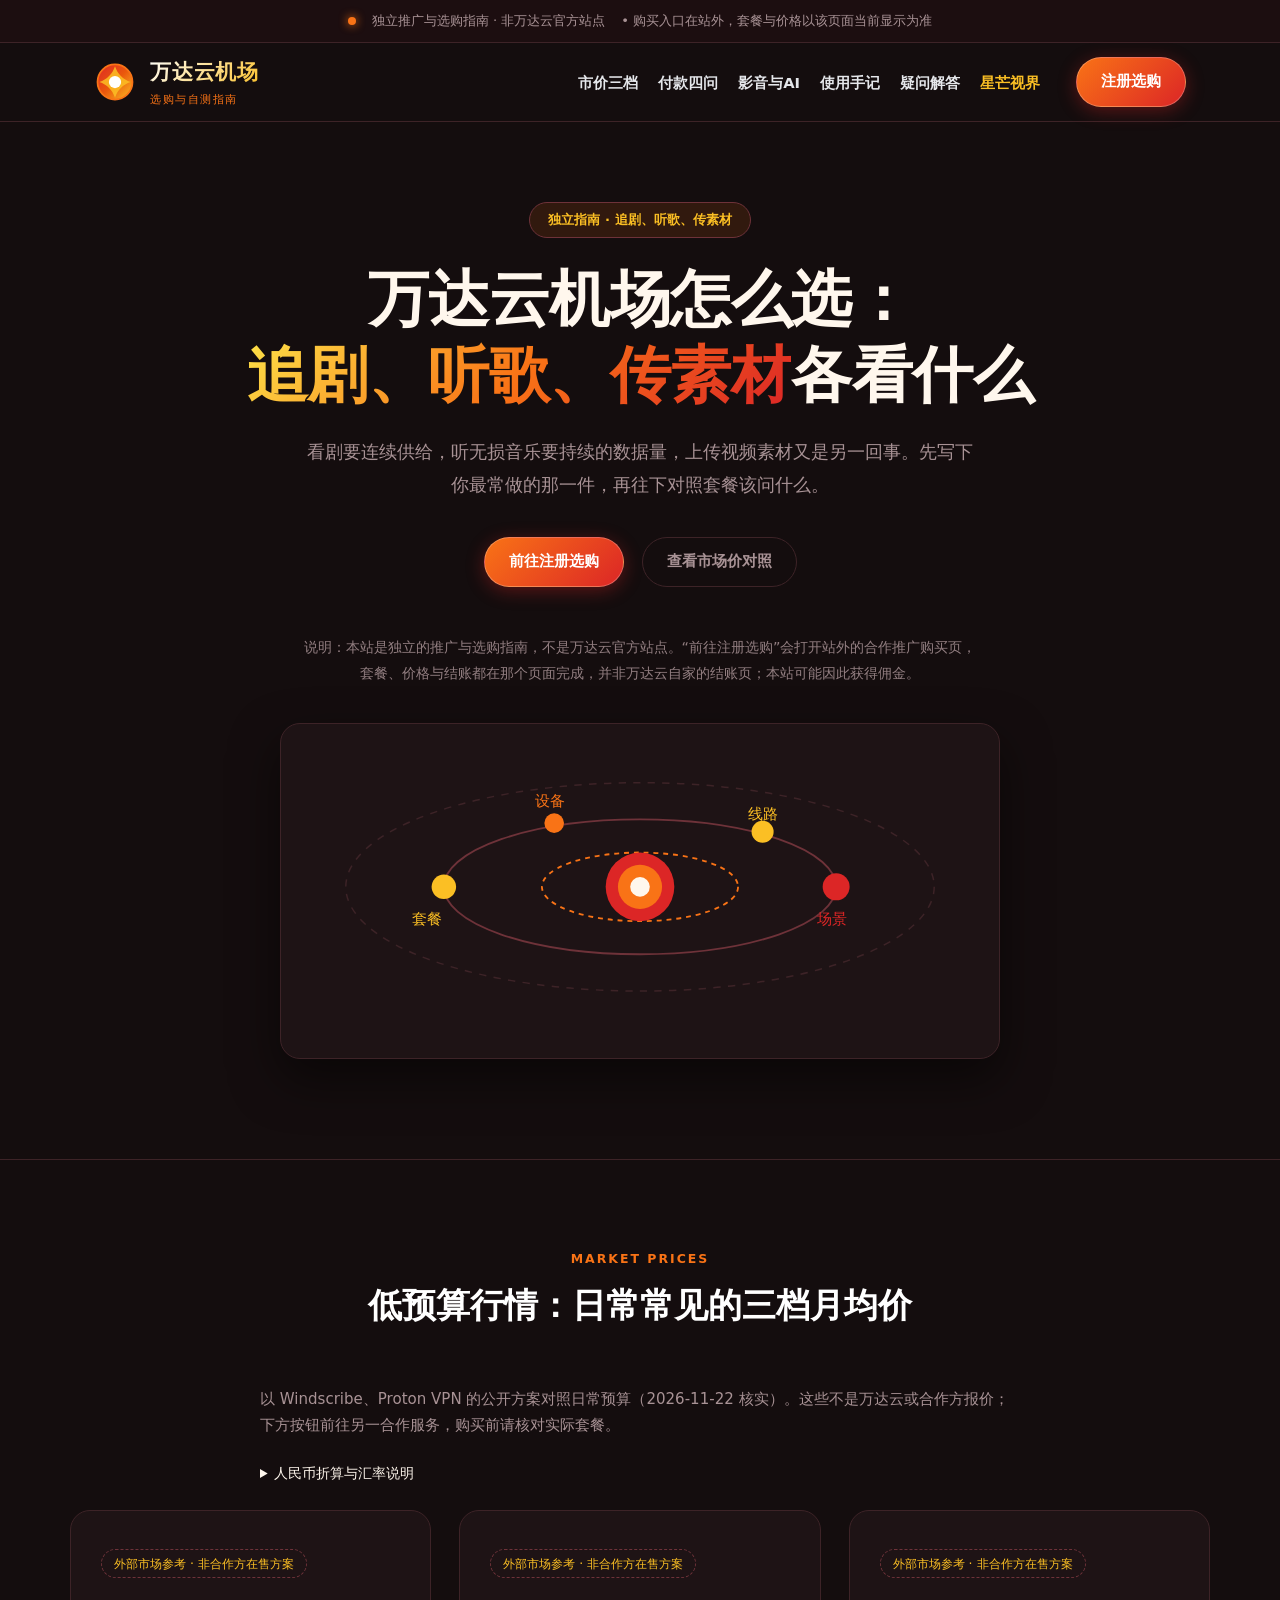
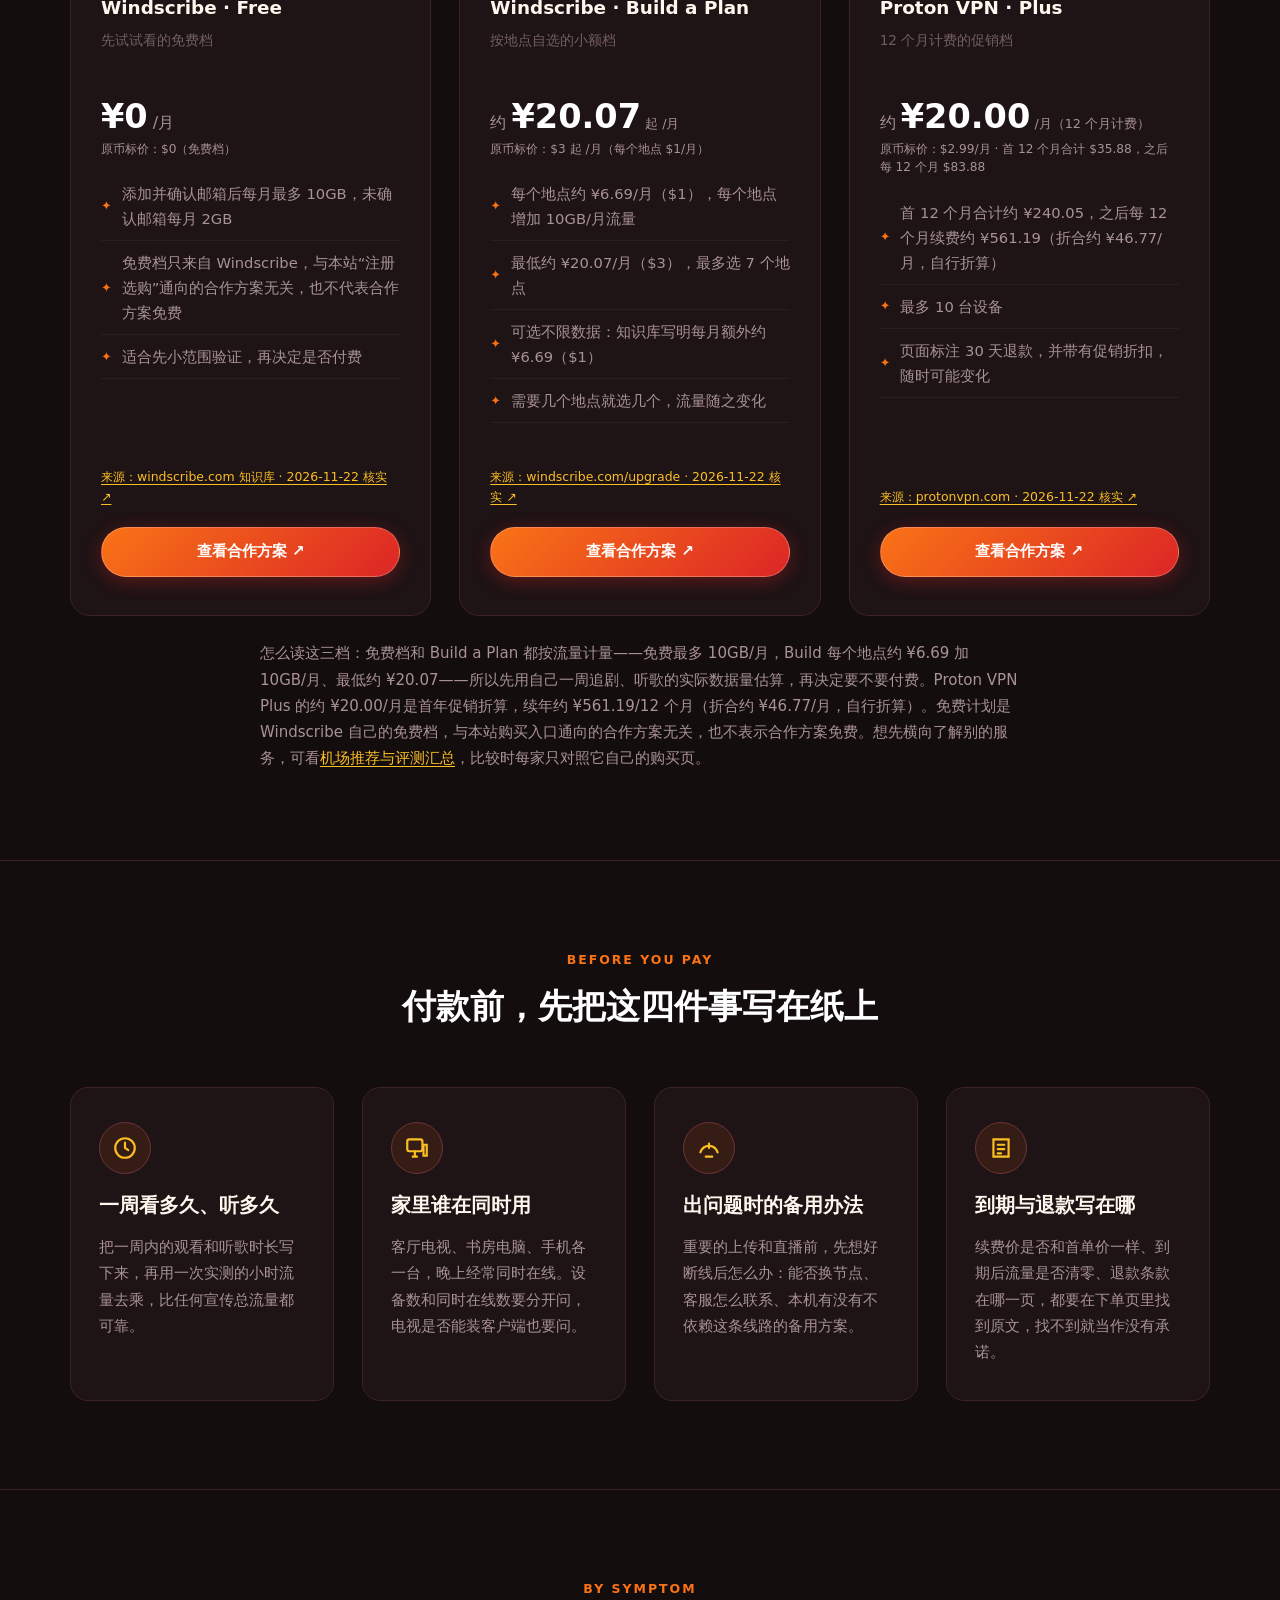
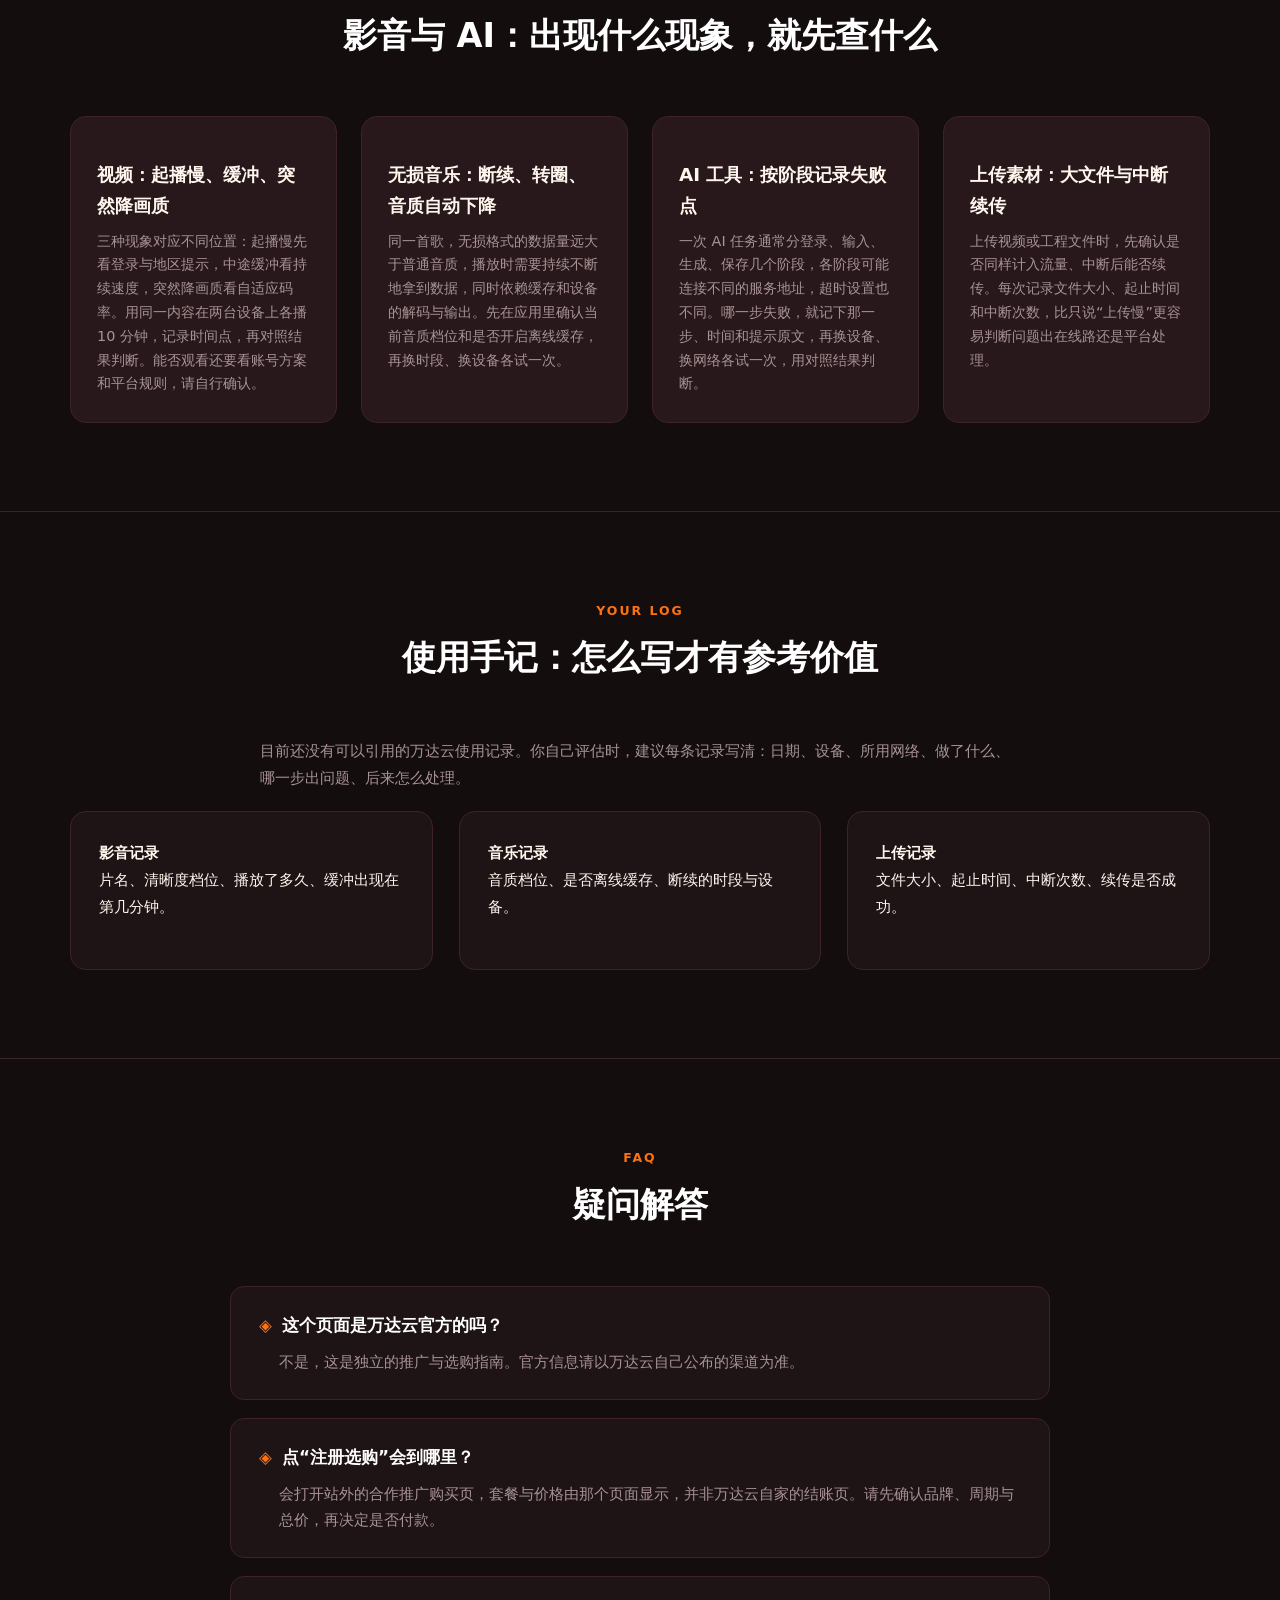
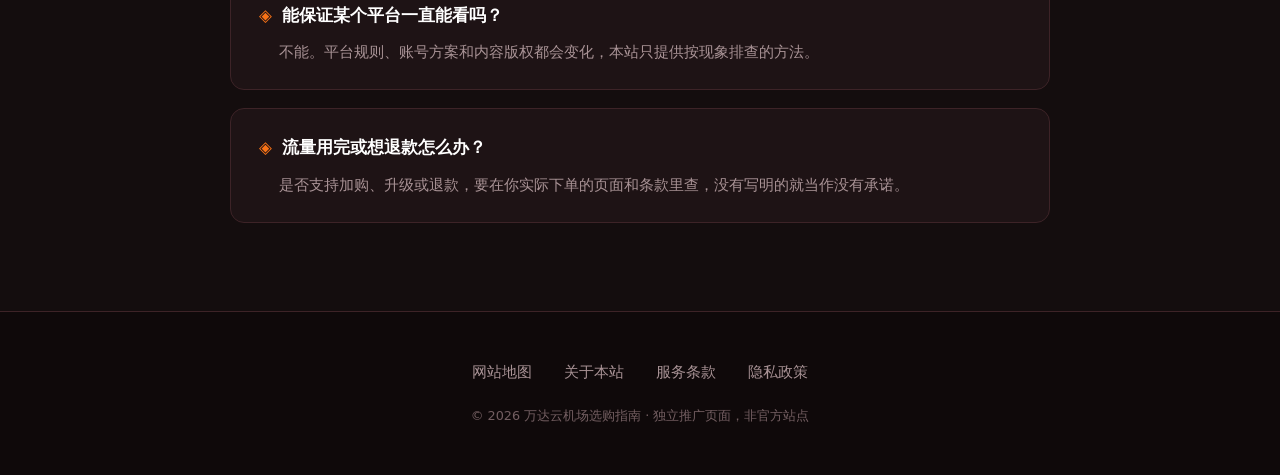
==== commit d5098a8c: "Improve brand layouts, transparent CNY plan comparisons and purchase navigation" ====
--- a/index.html
+++ b/index.html
@@ -17,13 +17,13 @@
 <meta content="万达云机场怎么选：追剧、听歌与上传素材的套餐核对指南" name="twitter:title"/>
 <meta content="按追剧、无损音乐、创作者上传三种用法核对套餐，并按现象排查影音与AI问题。" name="twitter:description"/>
 <link href="style.css" rel="stylesheet"/>
-</head>
+<style id="anchor-clearance">#pricing{scroll-margin-top:160px;}</style></head>
 <body>
 <aside class="solar-ticker-strip">
 <div class="solar-ticker-inner">
 <span class="solar-flare-dot"></span>
 <span>独立推广与选购指南 · 非万达云官方站点</span>
-<span>• 套餐、价格与活动以购买页当前显示为准</span>
+<span>• 购买入口在站外，套餐与价格以该页面当前显示为准</span>
 </div>
 </aside>
 <header class="solar-stellar-nav">
@@ -47,15 +47,15 @@
 </div>
 </a>
 <nav aria-label="全站导航" class="solar-nav-menu">
-<a class="solar-nav-link" href="index.html#features">选购判断</a>
+<a class="solar-nav-link" href="index.html#pricing">市价三档</a>
+<a class="solar-nav-link" href="index.html#features">付款四问</a>
 <a class="solar-nav-link" href="index.html#capabilities">影音与AI</a>
-<a class="solar-nav-link" href="index.html#pricing">套餐核对</a>
-<a class="solar-nav-link" href="index.html#reviews">使用反馈</a>
-<a class="solar-nav-link" href="index.html#faq">常见问题</a>
+<a class="solar-nav-link" href="index.html#reviews">使用手记</a>
+<a class="solar-nav-link" href="index.html#faq">疑问解答</a>
 <a class="solar-nav-link solar-nav-special" href="stellar-view.html">星芒视界</a>
 </nav>
 <div class="solar-nav-btns">
-<a class="solar-btn solar-btn-corona" href="https://ww012.twilightaff.com/#/?code=A56DH1Af" rel="nofollow" target="_blank">暮光推广页</a>
+<a class="solar-btn solar-btn-corona" href="https://ww012.twilightaff.com/#/?code=A56DH1Af" rel="nofollow sponsored noopener" target="_blank">注册选购</a>
 </div>
 </div>
 </header>
@@ -67,10 +67,10 @@
 <h1 class="solar-hero-title">万达云机场怎么选：<br/><span>追剧、听歌、传素材</span>各看什么</h1>
 <p class="solar-hero-summary">看剧要连续供给，听无损音乐要持续的数据量，上传视频素材又是另一回事。先写下你最常做的那一件，再往下对照套餐该问什么。</p>
 <div class="solar-actions-row">
-<a class="solar-btn solar-btn-corona" href="#pricing">先看套餐怎么核对</a>
-<a class="solar-btn solar-btn-dofollow" href="#capabilities">按现象排查影音与 AI</a>
-</div>
-<p class="solar-hero-summary" style="font-size:0.9rem;opacity:.85">说明：本站是独立的推广与选购指南，不是万达云官方站点。页面里的购买按钮通向暮光加速的流程页面，属于推广合作，本站可能获得佣金；那里显示的套餐归暮光，不能直接当成万达云的报价。</p>
+<a class="solar-btn solar-btn-corona" href="https://ww012.twilightaff.com/#/?code=A56DH1Af" rel="nofollow sponsored noopener" target="_blank">前往注册选购</a>
+<a class="solar-btn solar-btn-ghost" data-package-cta="" href="#pricing">查看市场价对照</a>
+</div>
+<p class="solar-hero-summary" style="font-size:0.9rem;opacity:.85">说明：本站是独立的推广与选购指南，不是万达云官方站点。“前往注册选购”会打开站外的合作推广购买页，套餐、价格与结账都在那个页面完成，并非万达云自家的结账页；本站可能因此获得佣金。</p>
 <div aria-hidden="true" class="solar-orbit-visual">
 <svg fill="none" style="width: 100%; height: auto;" viewbox="0 0 540 220" xmlns="http://www.w3.org/2000/svg">
 <ellipse cx="270" cy="110" rx="240" ry="85" stroke="#3d2327" stroke-dasharray="6 6" stroke-width="1.2"></ellipse>
@@ -90,56 +90,75 @@
 </svg>
 </div>
 </section>
-
 <section class="solar-section-block" id="pricing">
 <div class="solar-section-container">
 <div class="solar-section-lead">
-<span class="solar-tag-sup">PLANS</span>
-<h2 class="solar-section-title">万达云套餐怎么核对：三种用法三组问题</h2>
-</div>
-<p class="solar-card-desc" style="max-width:760px;margin:0 auto 24px">目前没有查到万达云自己的公开报价页，所以这里不列价格。把下面三组问题带到你正在看的任何套餐页，逐条问清再付款。</p>
+<span class="solar-tag-sup">MARKET PRICES</span>
+<h2 class="solar-section-title">低预算行情：日常常见的三档月均价</h2>
+</div>
+<p class="solar-card-desc" style="max-width:760px;margin:0 auto 24px">以 Windscribe、Proton VPN 的公开方案对照日常预算（2026-11-22 核实）。这些不是万达云或合作方报价；下方按钮前往另一合作服务，购买前请核对实际套餐。</p><details class="currency-note" style="max-width:760px;margin:0 auto 24px;font-size:.85rem;line-height:1.7;"><summary style="cursor:pointer">人民币折算与汇率说明</summary><p>人民币金额是按中国银行 2026-11-22 10:30 现汇卖出价（USD/CNY 6.6904，EUR/CNY 7.3464）折算的参考值，不含支付手续费，不是在售人民币报价，实际支付币种与金额以结算页为准。 <a href="https://www.boc.cn/sourcedb/whpj/" rel="nofollow noopener" target="_blank">汇率来源：中国银行外汇牌价 · 2026-11-22 10:30 ↗</a></p></details>
 <div class="solar-pricing-grid">
-<div class="solar-price-pod">
-<div class="solar-pod-title">长时间追剧</div>
-<div class="solar-pod-sub">周末连看、每天睡前一集</div>
-<ul class="solar-perk-list">
-<li>先自己量一次：1 小时播放用掉多少流量</li>
-<li>流量倍率：看视频按几倍计</li>
-<li>能同时在几台电视或手机上播放</li>
-<li>晚上固定时段是否有限速说明</li>
-</ul>
-</div>
-<div class="solar-price-pod popular">
-<div class="solar-pill-tag">音乐与创作者常问</div>
-<div class="solar-pod-title">无损音乐与上传素材</div>
-<div class="solar-pod-sub">数据量大，用量跳动也大</div>
-<ul class="solar-perk-list">
-<li>无损音频的文件比普通音质大得多，月流量要按真实听歌时长估</li>
-<li>是否可以离线缓存，减少重复消耗</li>
-<li>上传是否同样计入流量</li>
-<li>大文件中断后能否续传</li>
-<li>流量用尽后能否加购</li>
-</ul>
-</div>
-<div class="solar-price-pod">
-<div class="solar-pod-title">多设备共用</div>
-<div class="solar-pod-sub">手机、电脑、电视盒子、家人</div>
-<ul class="solar-perk-list">
-<li>设备数量与同时在线数分开问</li>
-<li>电视和路由器要不要另外配置</li>
-<li>到期、续费与退款规则写在哪一页</li>
-<li>遇到问题的联系渠道和回复方式</li>
-</ul>
-</div>
-</div>
-<div class="solar-quote-pod" style="max-width:760px;margin:28px auto 0">
-<p class="solar-quote-body"><strong>暮光推广页：</strong>下面的按钮会经合作推广链接打开暮光加速的流程页面，套餐、金额和条款以该页面显示为准，它们不是万达云的报价。确认页面上的品牌名称、周期和总价后再决定是否付款。</p>
-<p style="margin-top:14px"><a class="solar-btn solar-btn-corona" href="https://ww012.twilightaff.com/#/?code=A56DH1Af" rel="nofollow" target="_blank">前往暮光页面查看</a></p>
-</div>
-<p class="solar-card-desc" style="max-width:760px;margin:24px auto 0">想先横向了解别的服务，可看<a href="https://dajichang.mom/">机场推荐与评测汇总</a>；比较时每家只对照它自己的购买页。</p>
-</div>
-</section>
-
+<div class="solar-price-pod" data-plan-slot="1">
+<div class="mk-chip">外部市场参考 · 非合作方在售方案</div>
+<div class="solar-pod-title">Windscribe · Free</div>
+<div class="solar-pod-sub">先试试看的免费档</div>
+<div class="mk-price">¥0<small> /月</small><span class="mk-orig">原币标价：$0（免费档）</span></div>
+<ul class="solar-perk-list"><li>添加并确认邮箱后每月最多 10GB，未确认邮箱每月 2GB</li><li>免费档只来自 Windscribe，与本站“注册选购”通向的合作方案无关，也不代表合作方案免费</li><li>适合先小范围验证，再决定是否付费</li></ul>
+<p class="mk-source"><a href="https://windscribe.com/knowledge-base/articles/getting-started-with-windscribe-on-ios" rel="nofollow noopener" target="_blank">来源：windscribe.com 知识库 · 2026-11-22 核实 ↗</a></p>
+<a class="solar-btn solar-btn-corona" href="https://ww012.twilightaff.com/#/?code=A56DH1Af" rel="nofollow sponsored noopener" target="_blank">查看合作方案 ↗</a>
+</div>
+<div class="solar-price-pod" data-plan-slot="2">
+<div class="mk-chip">外部市场参考 · 非合作方在售方案</div>
+<div class="solar-pod-title">Windscribe · Build a Plan</div>
+<div class="solar-pod-sub">按地点自选的小额档</div>
+<div class="mk-price"><small>约 </small>¥20.07<small> 起 /月</small><span class="mk-orig">原币标价：$3 起 /月（每个地点 $1/月）</span></div>
+<ul class="solar-perk-list"><li>每个地点约 ¥6.69/月（$1），每个地点增加 10GB/月流量</li><li>最低约 ¥20.07/月（$3），最多选 7 个地点</li><li>可选不限数据：知识库写明每月额外约 ¥6.69（$1）</li><li>需要几个地点就选几个，流量随之变化</li></ul>
+<p class="mk-source"><a href="https://windscribe.com/upgrade" rel="nofollow noopener" target="_blank">来源：windscribe.com/upgrade · 2026-11-22 核实 ↗</a></p>
+<a class="solar-btn solar-btn-corona" href="https://ww012.twilightaff.com/#/?code=A56DH1Af" rel="nofollow sponsored noopener" target="_blank">查看合作方案 ↗</a>
+</div>
+<div class="solar-price-pod" data-plan-slot="3">
+<div class="mk-chip">外部市场参考 · 非合作方在售方案</div>
+<div class="solar-pod-title">Proton VPN · Plus</div>
+<div class="solar-pod-sub">12 个月计费的促销档</div>
+<div class="mk-price"><small>约 </small>¥20.00<small> /月（12 个月计费）</small><span class="mk-orig">原币标价：$2.99/月 · 首 12 个月合计 $35.88，之后每 12 个月 $83.88</span></div>
+<ul class="solar-perk-list"><li>首 12 个月合计约 ¥240.05，之后每 12 个月续费约 ¥561.19（折合约 ¥46.77/月，自行折算）</li><li>最多 10 台设备</li><li>页面标注 30 天退款，并带有促销折扣，随时可能变化</li></ul>
+<p class="mk-source"><a href="https://protonvpn.com/pricing" rel="nofollow noopener" target="_blank">来源：protonvpn.com · 2026-11-22 核实 ↗</a></p>
+<a class="solar-btn solar-btn-corona" href="https://ww012.twilightaff.com/#/?code=A56DH1Af" rel="nofollow sponsored noopener" target="_blank">查看合作方案 ↗</a>
+</div>
+</div>
+<p class="solar-card-desc" style="max-width:760px;margin:24px auto 0">怎么读这三档：免费档和 Build a Plan 都按流量计量——免费最多 10GB/月，Build 每个地点约 ¥6.69 加 10GB/月、最低约 ¥20.07——所以先用自己一周追剧、听歌的实际数据量估算，再决定要不要付费。Proton VPN Plus 的约 ¥20.00/月是首年促销折算，续年约 ¥561.19/12 个月（折合约 ¥46.77/月，自行折算）。免费计划是 Windscribe 自己的免费档，与本站购买入口通向的合作方案无关，也不表示合作方案免费。想先横向了解别的服务，可看<a href="https://dajichang.mom/">机场推荐与评测汇总</a>，比较时每家只对照它自己的购买页。</p>
+</div>
+</section>
+<section class="solar-section-block" id="features">
+<div class="solar-section-container">
+<div class="solar-section-lead">
+<span class="solar-tag-sup">BEFORE YOU PAY</span>
+<h2 class="solar-section-title">付款前，先把这四件事写在纸上</h2>
+</div>
+<div class="solar-strength-deck">
+<article class="solar-capsule-card">
+<span class="solar-icon-ring"><svg aria-hidden="true" fill="none" height="26" stroke="#fbbf24" stroke-linecap="round" stroke-width="2" viewbox="0 0 24 24" width="26"><circle cx="12" cy="12" r="9"></circle><path d="M12 7v5l3 2"></path></svg></span>
+<h3 class="solar-card-heading">一周看多久、听多久</h3>
+<p class="solar-card-desc">把一周内的观看和听歌时长写下来，再用一次实测的小时流量去乘，比任何宣传总流量都可靠。</p>
+</article>
+<article class="solar-capsule-card">
+<span class="solar-icon-ring"><svg aria-hidden="true" fill="none" height="26" stroke="#fbbf24" stroke-linecap="round" stroke-width="2" viewbox="0 0 24 24" width="26"><rect height="11" rx="2" width="14" x="3" y="4"></rect><path d="M8 20h4M10 15v5M18 9h3v10h-3z"></path></svg></span>
+<h3 class="solar-card-heading">家里谁在同时用</h3>
+<p class="solar-card-desc">客厅电视、书房电脑、手机各一台，晚上经常同时在线。设备数和同时在线数要分开问，电视是否能装客户端也要问。</p>
+</article>
+<article class="solar-capsule-card">
+<span class="solar-icon-ring"><svg aria-hidden="true" fill="none" height="26" stroke="#fbbf24" stroke-linecap="round" stroke-width="2" viewbox="0 0 24 24" width="26"><path d="M4 16c3-8 13-8 16 0"></path><path d="M12 8v4M9 20h6"></path></svg></span>
+<h3 class="solar-card-heading">出问题时的备用办法</h3>
+<p class="solar-card-desc">重要的上传和直播前，先想好断线后怎么办：能否换节点、客服怎么联系、本机有没有不依赖这条线路的备用方案。</p>
+</article>
+<article class="solar-capsule-card">
+<span class="solar-icon-ring"><svg aria-hidden="true" fill="none" height="26" stroke="#fbbf24" stroke-linecap="round" stroke-width="2" viewbox="0 0 24 24" width="26"><path d="M5 4h14v16H5z"></path><path d="M9 9h6M9 13h6M9 17h3"></path></svg></span>
+<h3 class="solar-card-heading">到期与退款写在哪</h3>
+<p class="solar-card-desc">续费价是否和首单价一样、到期后流量是否清零、退款条款在哪一页，都要在下单页里找到原文，找不到就当作没有承诺。</p>
+</article>
+</div>
+</div>
+</section>
 <section class="solar-section-block" id="capabilities">
 <div class="solar-section-container">
 <div class="solar-section-lead">
@@ -149,39 +168,20 @@
 <div class="solar-media-grid">
 <div class="solar-media-unit">
 <h3>视频：起播慢、缓冲、突然降画质</h3>
-<p>三种现象对应不同位置：起播慢先看登录与地区提示，中途缓冲看持续速度，突然降画质看自适应码率。用同一内容在两台设备上各播 10 分钟，记录时间点，再对照<a href="netflix-disney-region-unlock-mechanisms.html">地区或代理提示的排查</a>；用 YouTube 的话，请先核对统计信息再下结论，方法见<a href="youtube-premium-family-speed-troubleshooting.html">统计信息判读</a>。能否观看还要看账号方案和平台规则，请自行确认。</p>
+<p>三种现象对应不同位置：起播慢先看登录与地区提示，中途缓冲看持续速度，突然降画质看自适应码率。用同一内容在两台设备上各播 10 分钟，记录时间点，再对照结果判断。能否观看还要看账号方案和平台规则，请自行确认。</p>
 </div>
 <div class="solar-media-unit">
 <h3>无损音乐：断续、转圈、音质自动下降</h3>
-<p>同一首歌，无损格式的数据量远大于普通音质，播放时需要持续不断地拿到数据，同时依赖缓存和设备的解码与输出。先在应用里确认当前音质档位和是否开启离线缓存，再换时段、换设备各试一次，方法见<a href="overseas-music-lossless-streaming-guide.html">无损音乐缓冲排查</a>。</p>
+<p>同一首歌，无损格式的数据量远大于普通音质，播放时需要持续不断地拿到数据，同时依赖缓存和设备的解码与输出。先在应用里确认当前音质档位和是否开启离线缓存，再换时段、换设备各试一次。</p>
 </div>
 <div class="solar-media-unit">
 <h3>AI 工具：按阶段记录失败点</h3>
-<p>一次 AI 任务通常分登录、输入、生成、保存几个阶段，各阶段可能连接不同的服务地址，超时设置也不同。哪一步失败，就记下那一步、时间和提示原文，再换设备、换网络各试一次，用对照结果判断。任务卡住时可参考<a href="aigc-creator-cloud-rendering-pipeline.html">上传、排队、下载分步排查</a>。</p>
-</div>
-</div>
-</div>
-</section>
-
-<section class="solar-section-block" id="features">
-<div class="solar-section-container">
-<div class="solar-section-lead">
-<span class="solar-tag-sup">BEFORE YOU PAY</span>
-<h2 class="solar-section-title">付款前，先把这三件事写在纸上</h2>
-</div>
-<div class="solar-strength-deck">
-<article class="solar-capsule-card">
-<h3 class="solar-card-heading">一周看多久、听多久</h3>
-<p class="solar-card-desc">把一周内的观看和听歌时长写下来，再用一次实测的小时流量去乘，比任何宣传总流量都可靠。</p>
-</article>
-<article class="solar-capsule-card">
-<h3 class="solar-card-heading">家里谁在同时用</h3>
-<p class="solar-card-desc">客厅电视、书房电脑、手机各一台，晚上经常同时在线。设备数和同时在线数要分开问，电视是否能装客户端也要问。</p>
-</article>
-<article class="solar-capsule-card">
-<h3 class="solar-card-heading">出问题时的备用办法</h3>
-<p class="solar-card-desc">重要的上传和直播前，先想好断线后怎么办：能否换节点、客服怎么联系、本机有没有不依赖这条线路的备用方案。</p>
-</article>
+<p>一次 AI 任务通常分登录、输入、生成、保存几个阶段，各阶段可能连接不同的服务地址，超时设置也不同。哪一步失败，就记下那一步、时间和提示原文，再换设备、换网络各试一次，用对照结果判断。</p>
+</div>
+<div class="solar-media-unit">
+<h3>上传素材：大文件与中断续传</h3>
+<p>上传视频或工程文件时，先确认是否同样计入流量、中断后能否续传。每次记录文件大小、起止时间和中断次数，比只说“上传慢”更容易判断问题出在线路还是平台处理。</p>
+</div>
 </div>
 </div>
 </section>
@@ -190,7 +190,7 @@
 <div class="solar-section-container">
 <div class="solar-section-lead">
 <span class="solar-tag-sup">YOUR LOG</span>
-<h2 class="solar-section-title">使用记录：怎么写才有参考价值</h2>
+<h2 class="solar-section-title">使用手记：怎么写才有参考价值</h2>
 </div>
 <p class="solar-card-desc" style="max-width:760px;margin:0 auto 20px">目前还没有可以引用的万达云使用记录。你自己评估时，建议每条记录写清：日期、设备、所用网络、做了什么、哪一步出问题、后来怎么处理。</p>
 <div class="solar-quotes-deck">
@@ -200,12 +200,11 @@
 </div>
 </div>
 </section>
-
 <section class="solar-section-block" id="faq">
 <div class="solar-section-container">
 <div class="solar-section-lead">
 <span class="solar-tag-sup">FAQ</span>
-<h2 class="solar-section-title">常见问题</h2>
+<h2 class="solar-section-title">疑问解答</h2>
 </div>
 <div class="solar-faq-list">
 <div class="solar-faq-card">
@@ -213,8 +212,8 @@
 <div class="solar-faq-a">不是，这是独立的推广与选购指南。官方信息请以万达云自己公布的渠道为准。</div>
 </div>
 <div class="solar-faq-card">
-<div class="solar-faq-q">点“前往暮光页面查看”会到哪里？</div>
-<div class="solar-faq-a">会经合作推广链接打开暮光加速的流程页面。页面上的套餐与价格属于暮光，请先确认品牌、周期与总价，再决定是否付款。</div>
+<div class="solar-faq-q">点“注册选购”会到哪里？</div>
+<div class="solar-faq-a">会打开站外的合作推广购买页，套餐与价格由那个页面显示，并非万达云自家的结账页。请先确认品牌、周期与总价，再决定是否付款。</div>
 </div>
 <div class="solar-faq-card">
 <div class="solar-faq-q">能保证某个平台一直能看吗？</div>
--- a/style.css
+++ b/style.css
@@ -717,3 +717,19 @@
     font-size: 0.82rem !important;
   }
 }
+
+/* conversion-revision-2026-11-22: 4-card grids, price-card buttons */
+.solar-strength-deck, .solar-media-grid { grid-template-columns: repeat(auto-fit, minmax(230px, 1fr)); }
+.solar-capsule-card .solar-icon-ring { margin-bottom: 14px; }
+.solar-price-pod .solar-btn { margin-top: 20px; width: 100%; justify-content: center; min-height: 46px; }
+.solar-price-pod .solar-perk-list { flex: 1; }
+
+/* market-price cards (2026-11-22) */
+.mk-chip { align-self: flex-start; font-size: 0.78rem; color: var(--solar-amber); border: 1px dashed var(--solar-border-glow); padding: 3px 12px; border-radius: 999px; margin-bottom: 14px; }
+.mk-price { font-size: 2.1rem; font-weight: 900; color: #fff; margin: 8px 0 14px; line-height: 1.1; }
+.mk-price small { font-size: 0.8rem; font-weight: 500; color: var(--solar-dim); }
+.mk-source { font-size: 0.78rem; margin-top: 12px; line-height: 1.6; }
+.solar-price-pod .solar-pod-title { font-size: 1.15rem; }
+
+.mk-orig { display: block; font-size: 0.76rem; font-weight: 400; color: var(--solar-dim); margin-top: 4px; line-height: 1.5; }
+.mk-price small:first-child { font-size: 1rem; }
